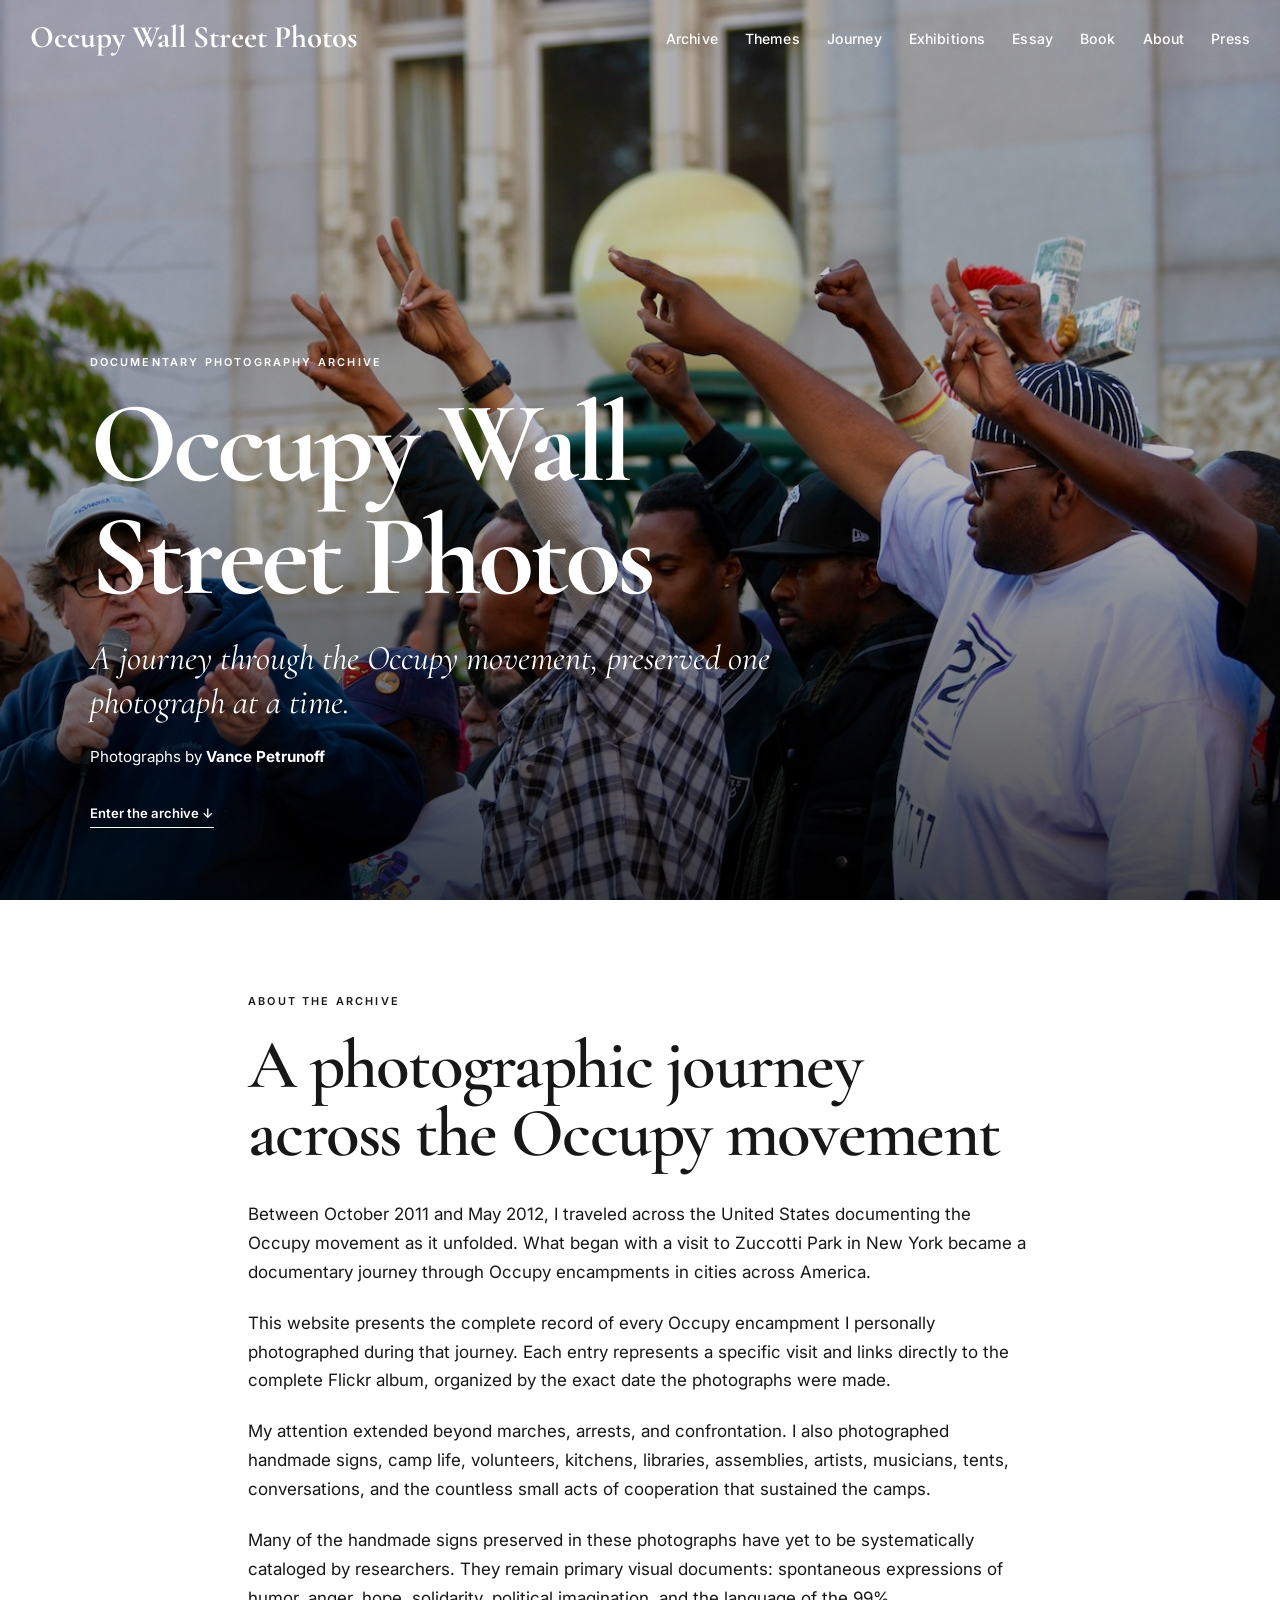
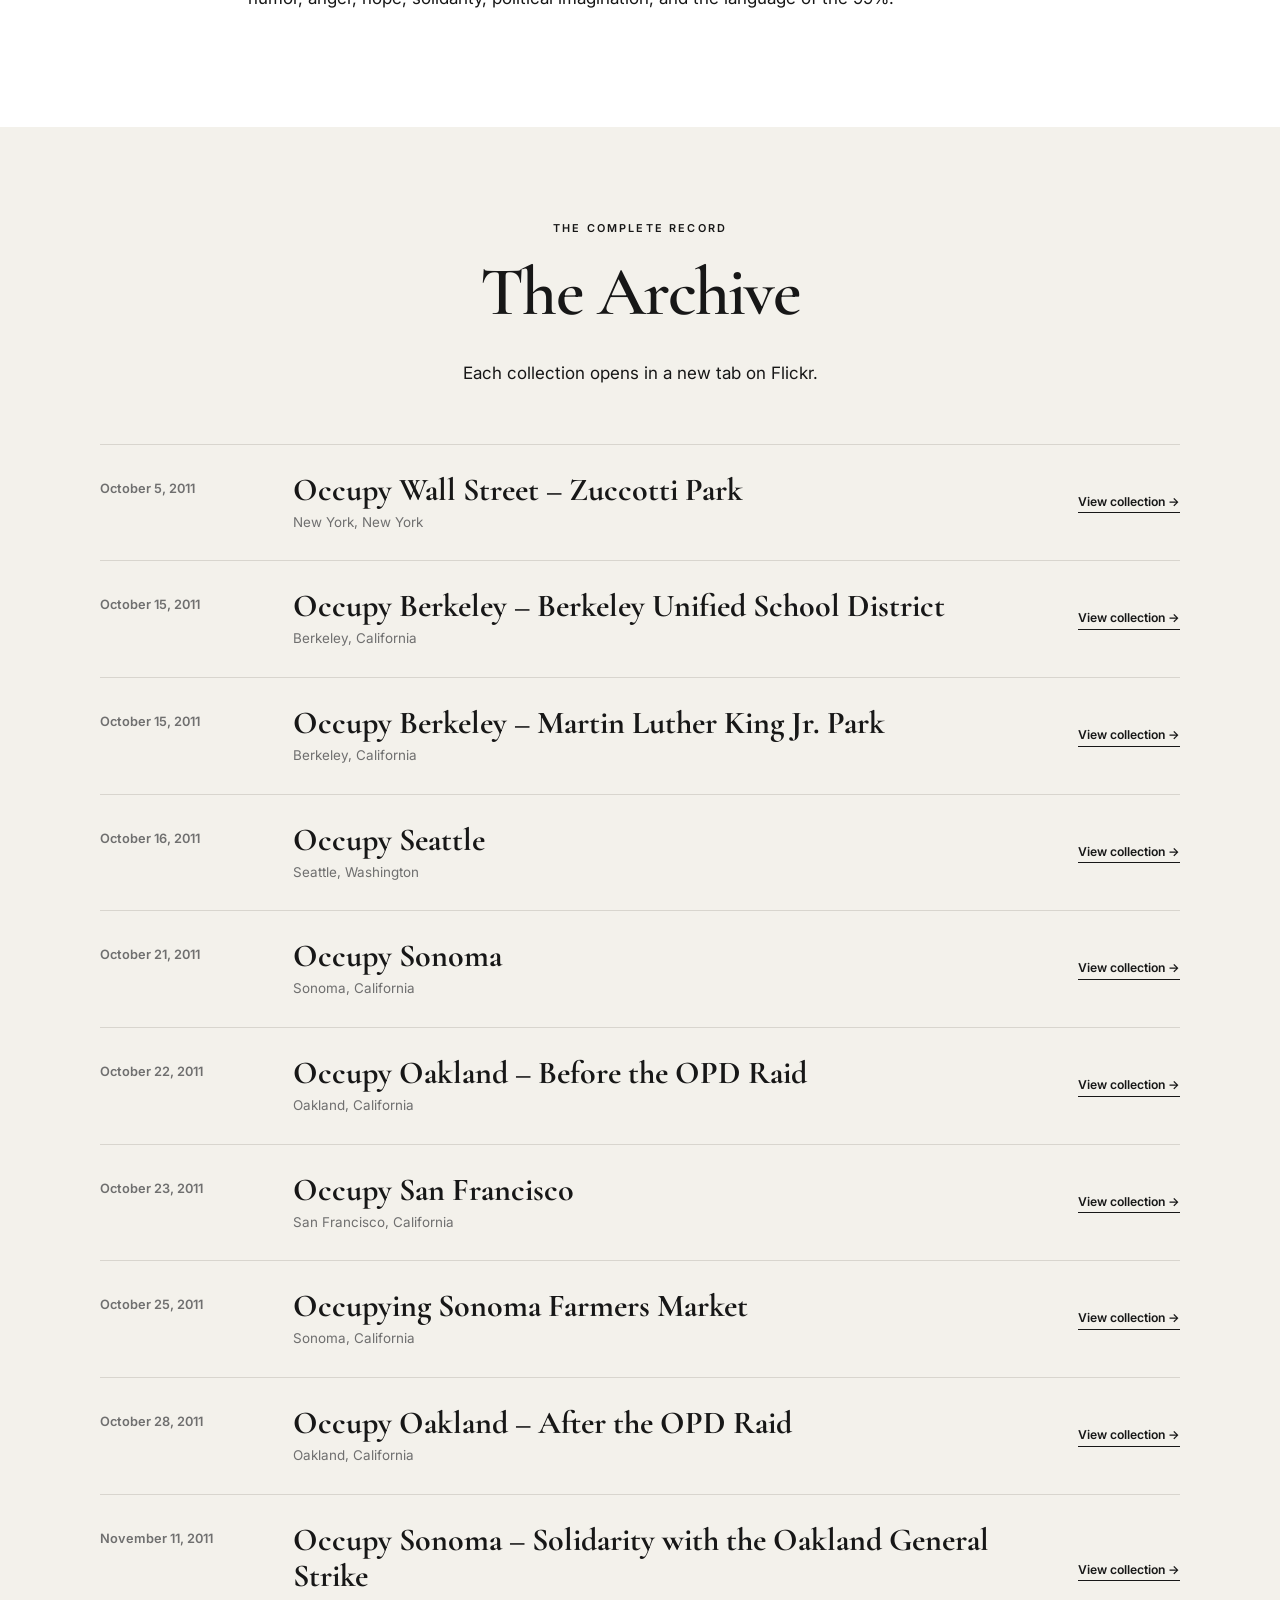
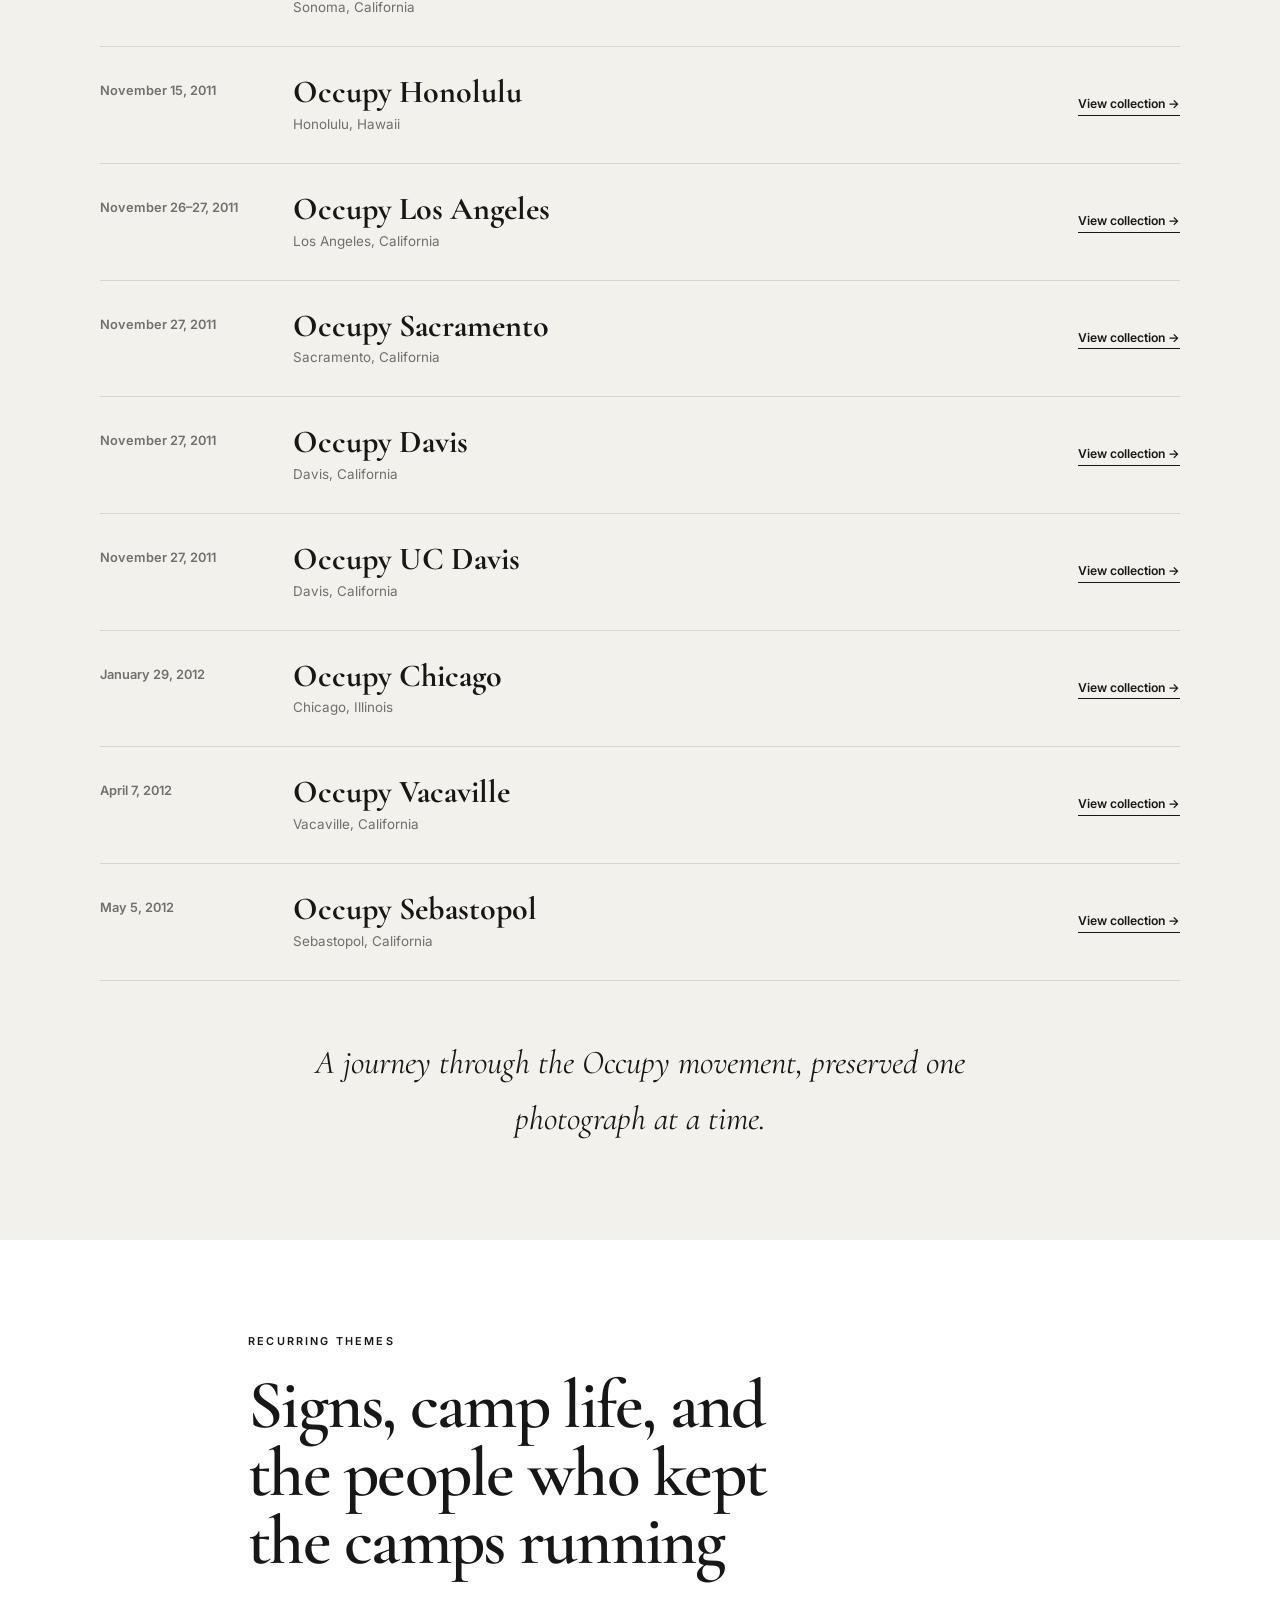
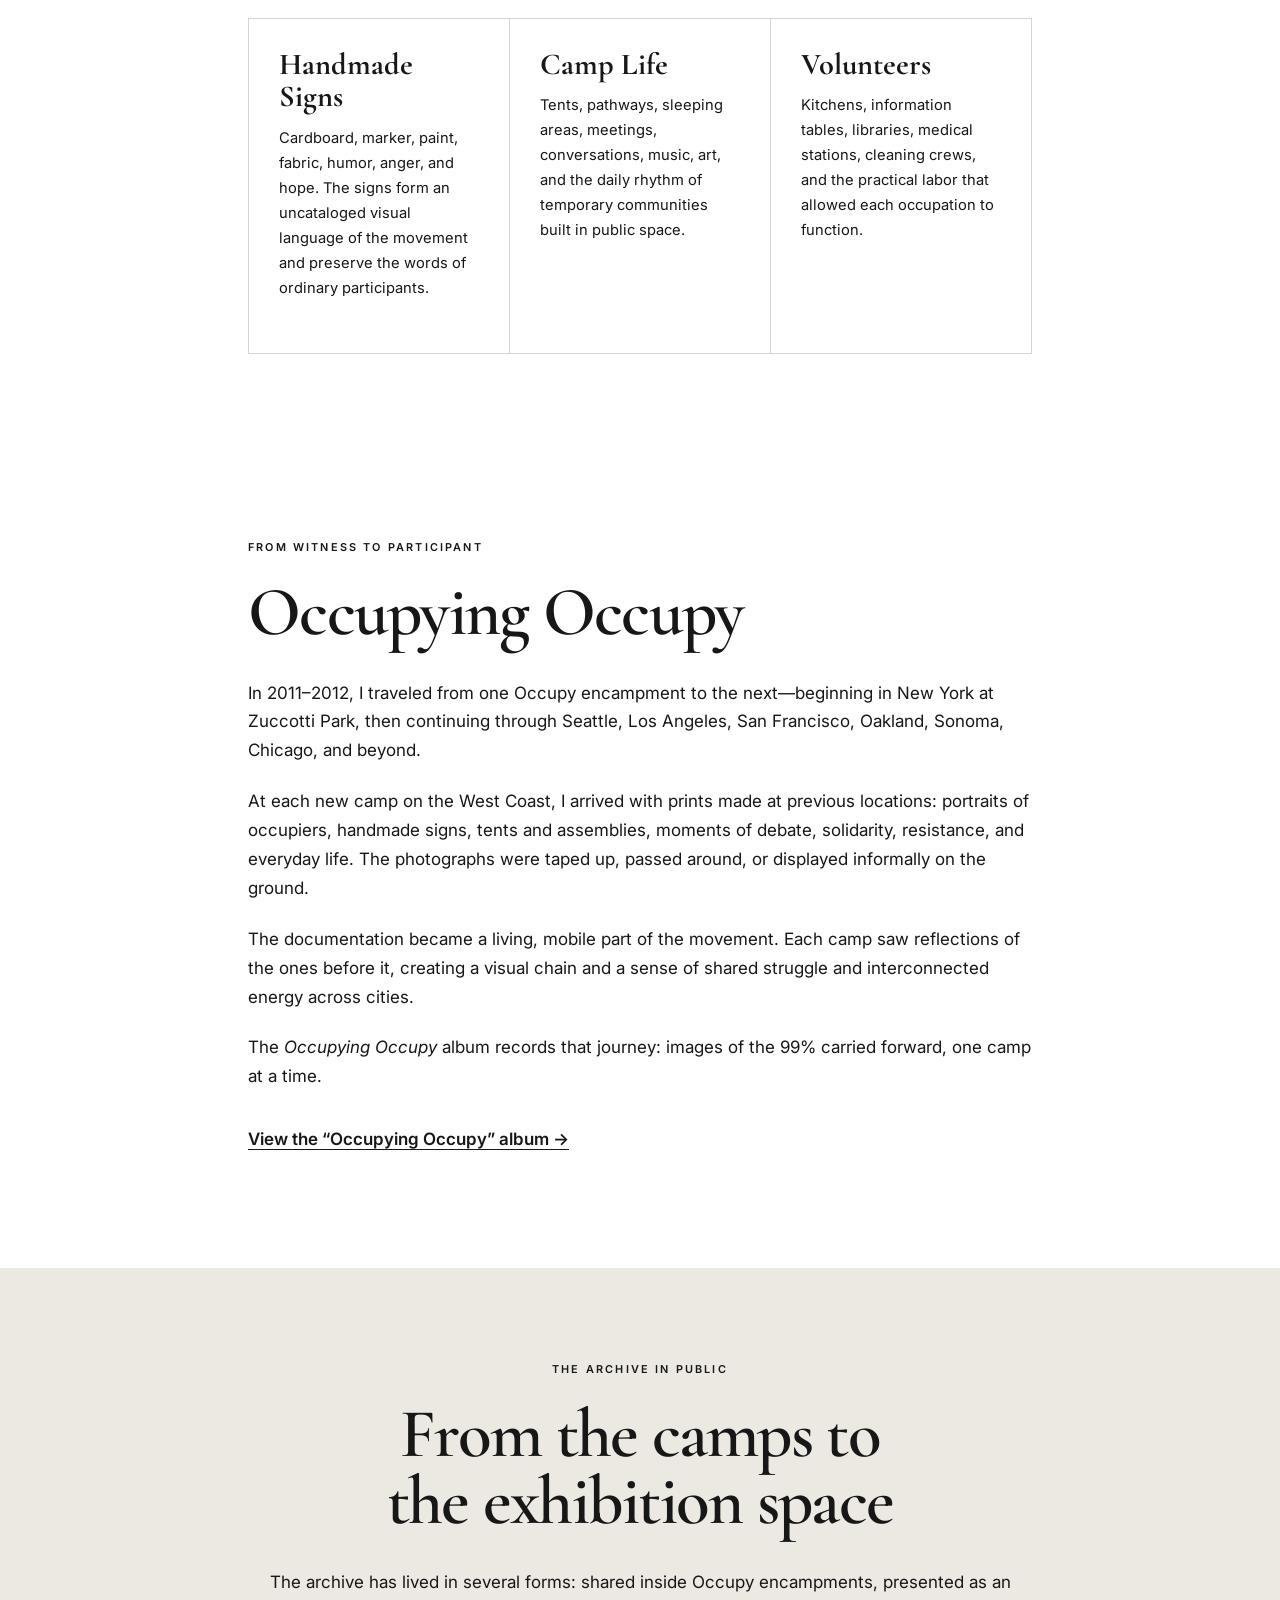
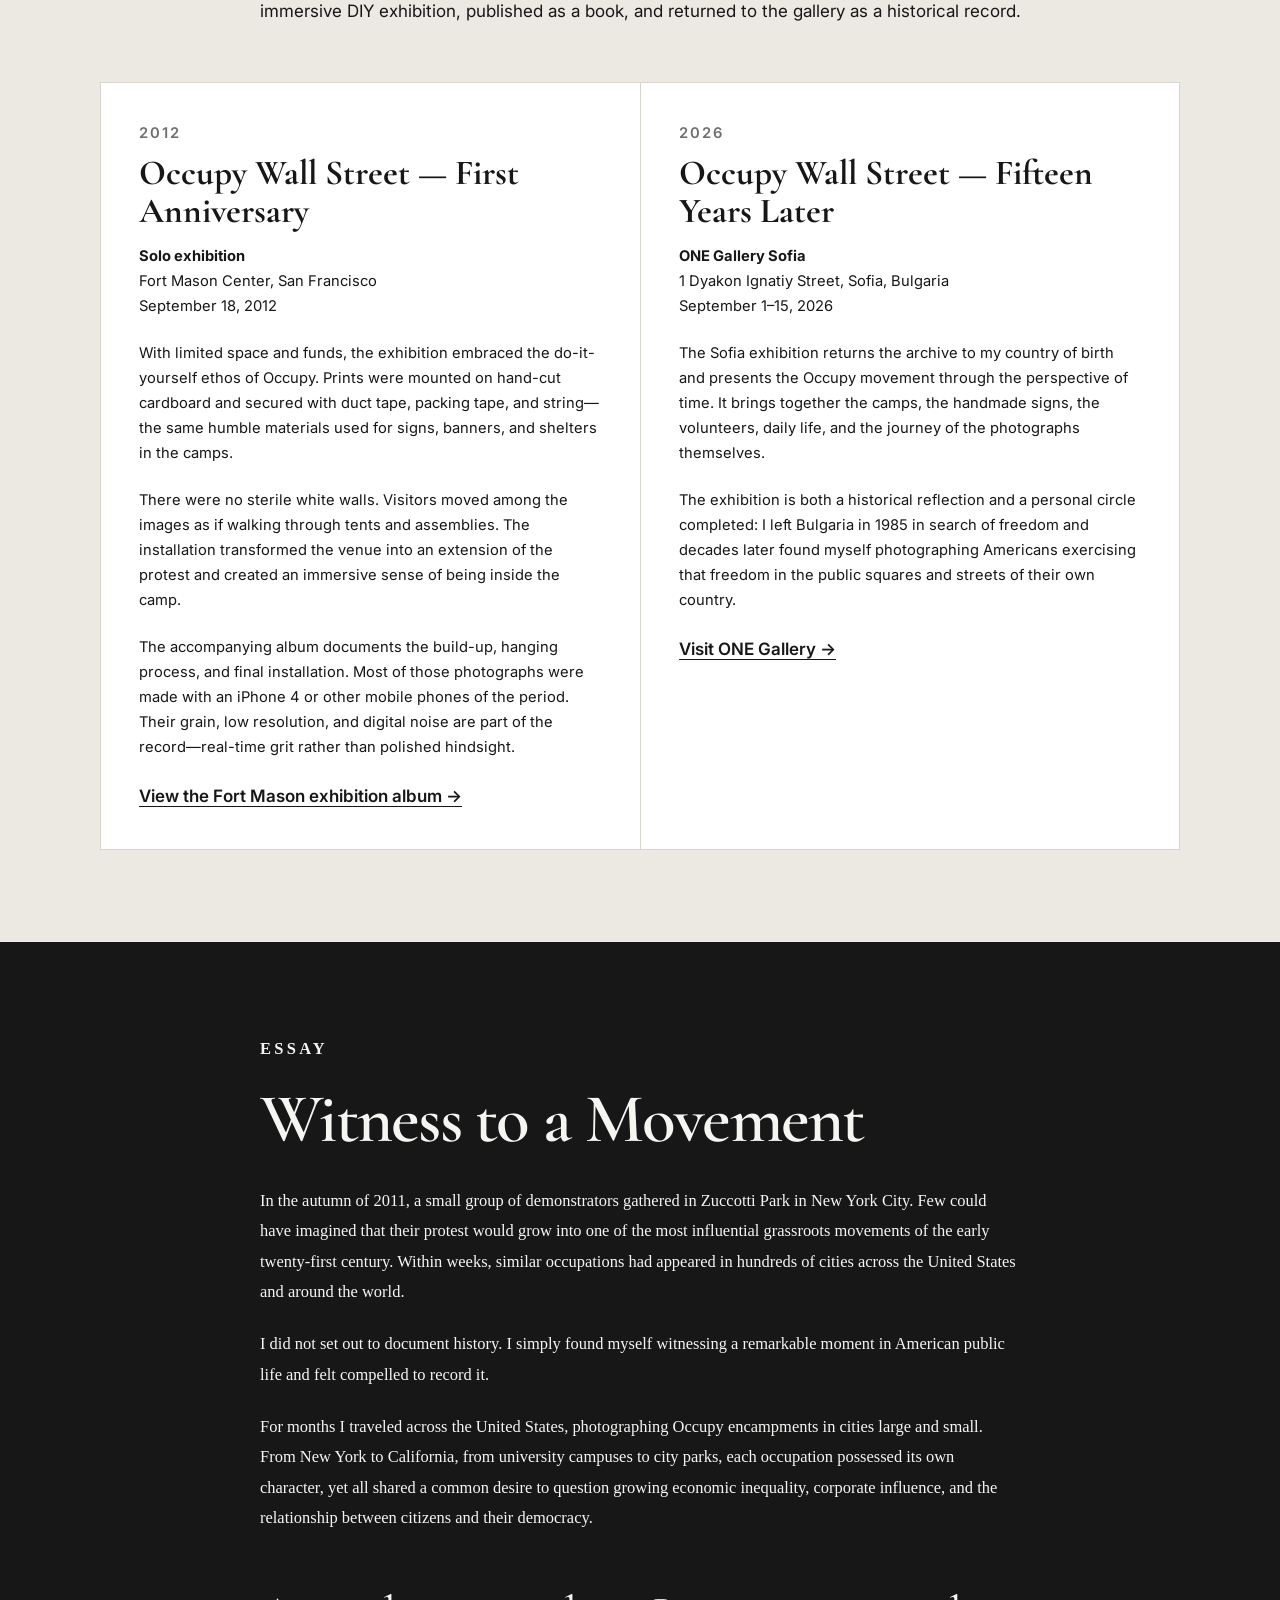
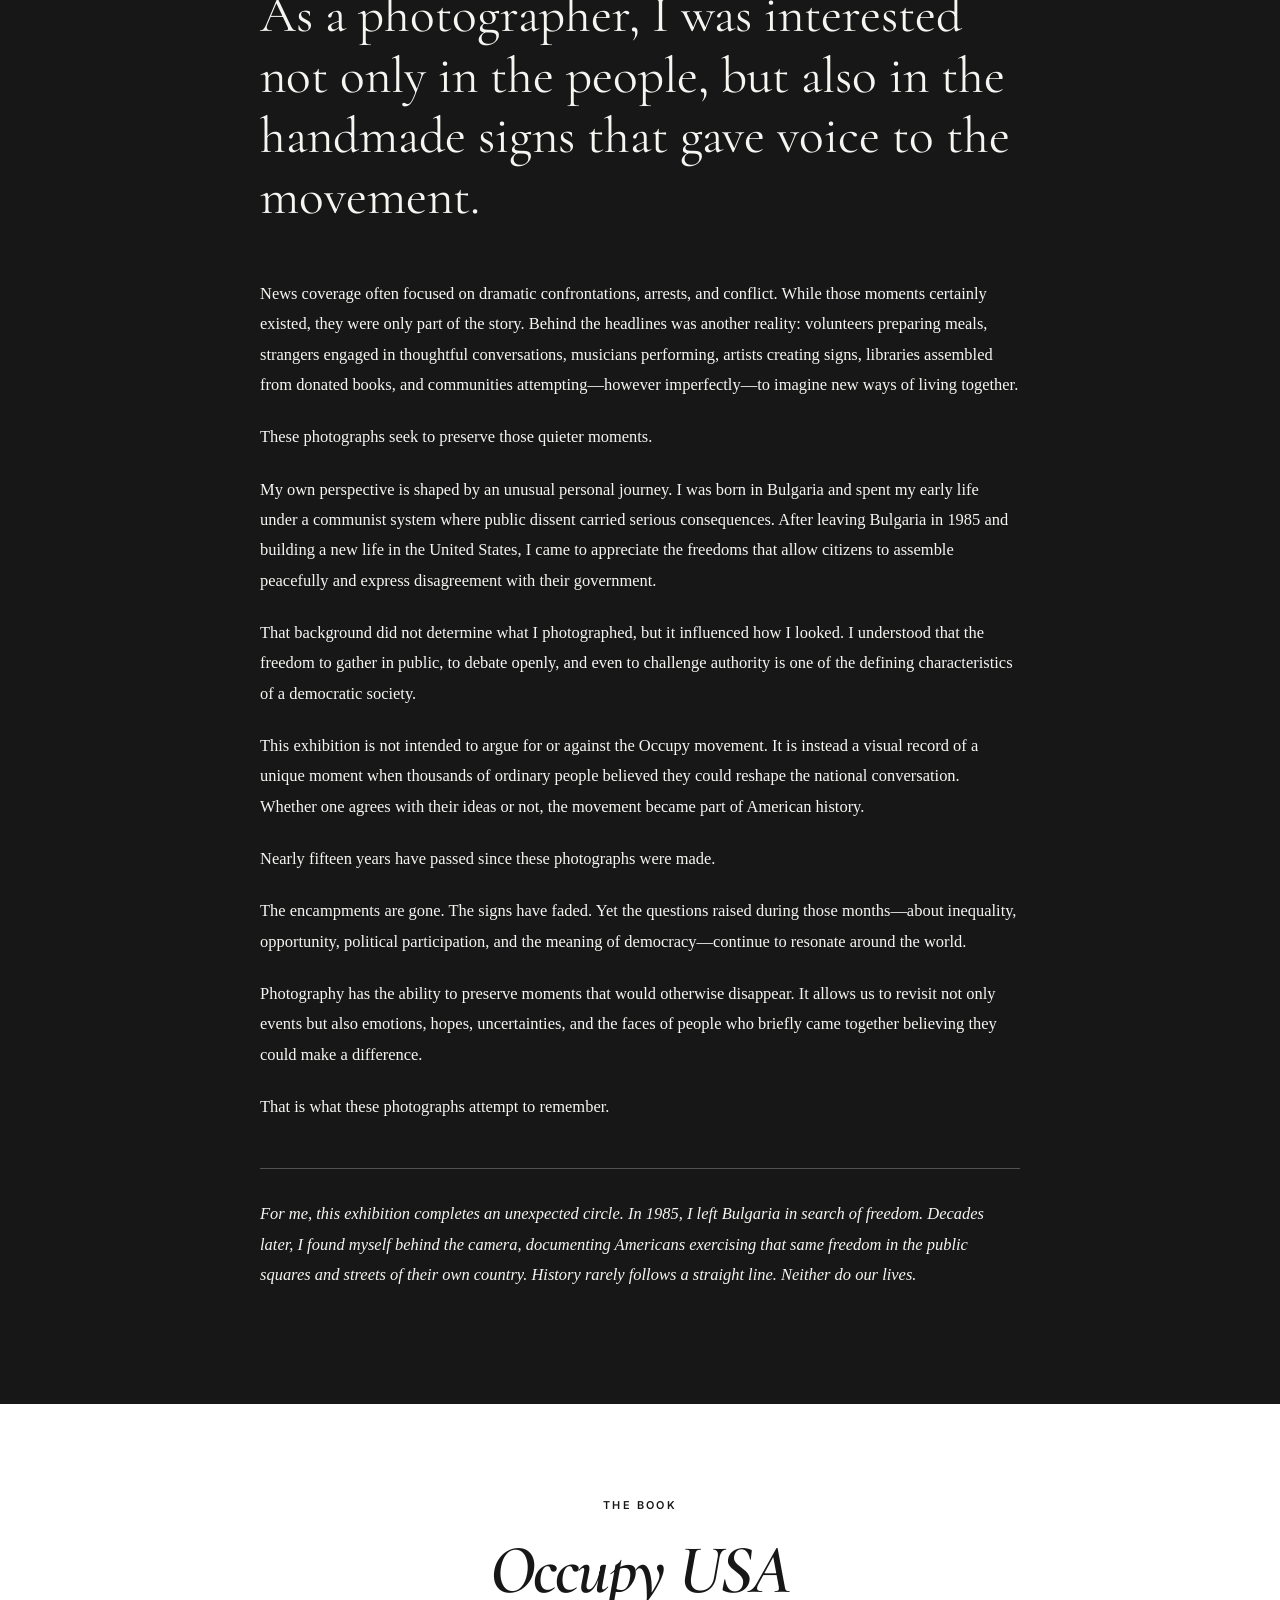
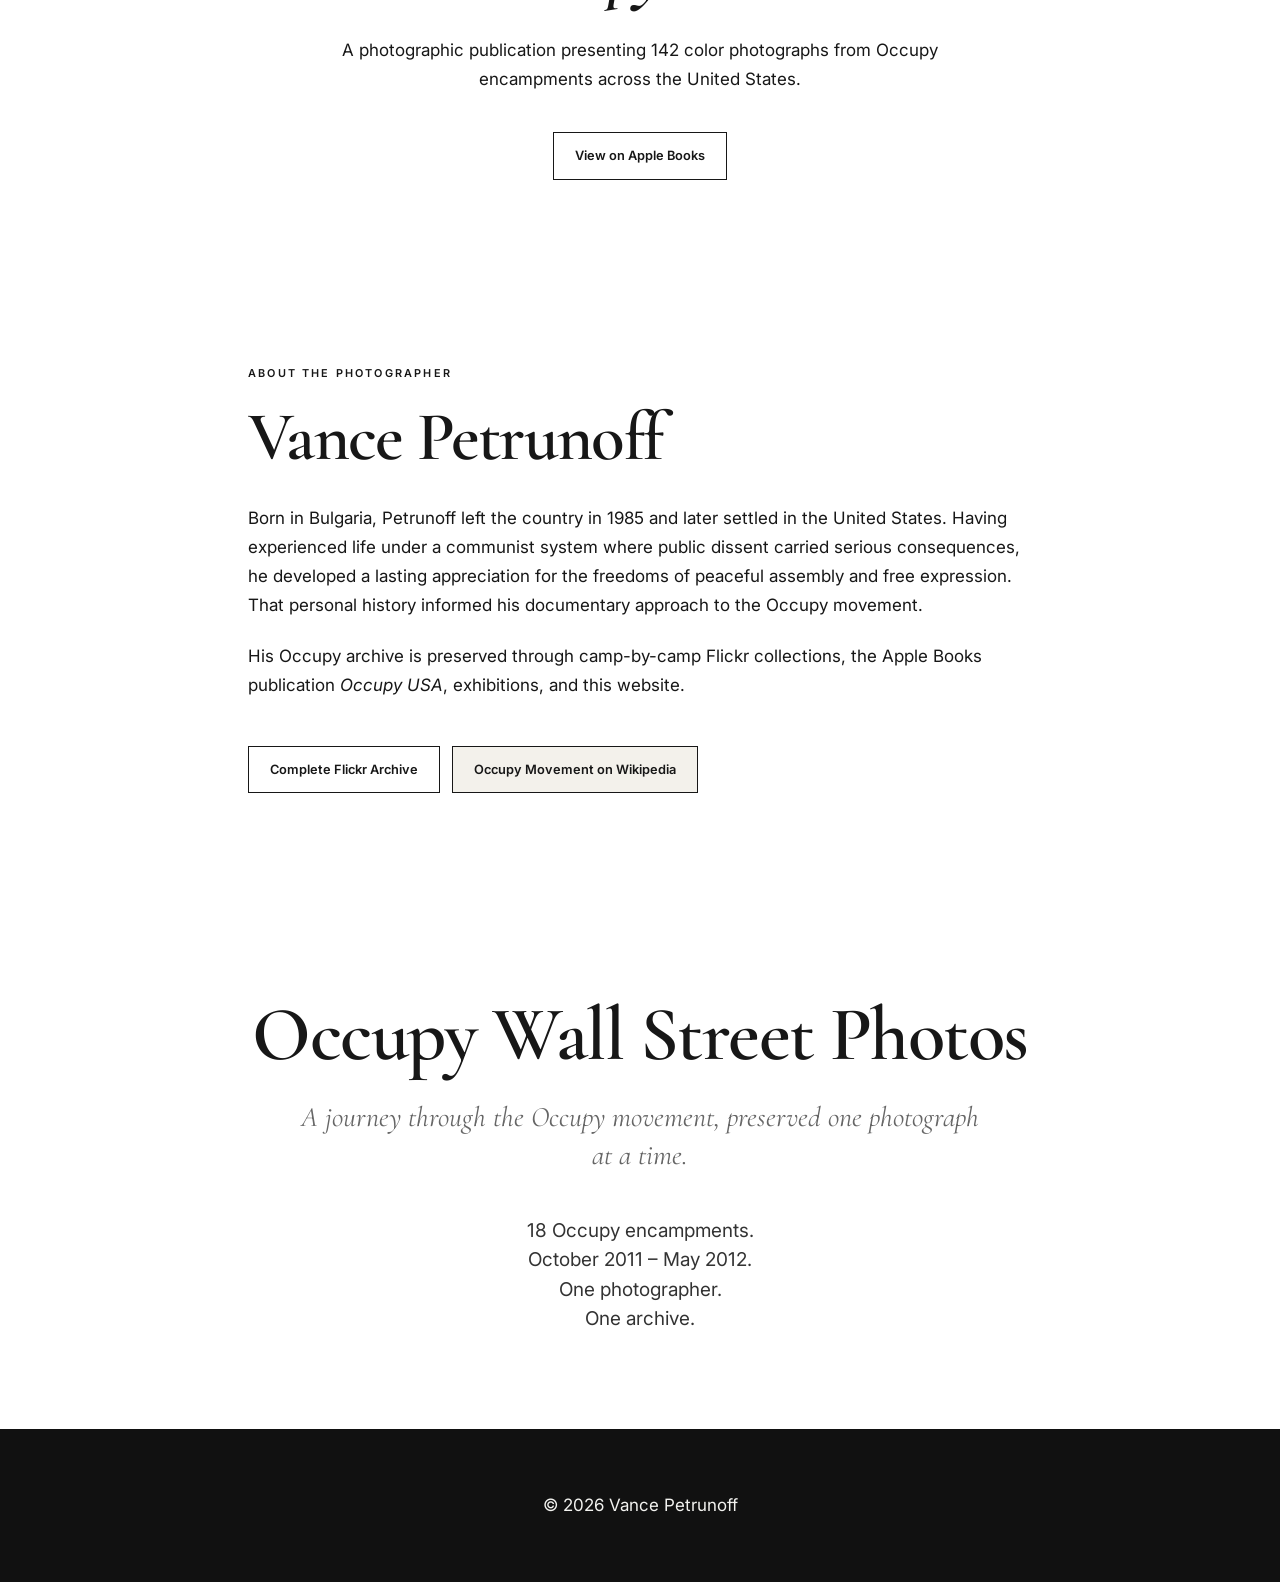
==== index.html @ 962a23cb "Add 'Press' link to navigation menu" ====
<!DOCTYPE html>
<html lang="en">
<head>
  <meta charset="utf-8">
  <meta name="viewport" content="width=device-width, initial-scale=1">

  <title>Occupy Wall Street Photos | Documentary Archive by Vance Petrunoff</title>
  <meta name="description" content="A journey through the Occupy movement, preserved one photograph at a time. A documentary archive by Vance Petrunoff.">
  <meta name="author" content="Vance Petrunoff">

  <meta property="og:title" content="Occupy Wall Street Photos">
  <meta property="og:description" content="A journey through the Occupy movement, preserved one photograph at a time.">
  <meta property="og:type" content="website">
  <meta property="og:url" content="https://occupywallstreetphotos.org/">
  <meta property="og:image" content="https://occupywallstreetphotos.org/images/hero.jpg">

  <link rel="canonical" href="https://occupywallstreetphotos.org/">
  <link rel="icon" href="assets/favicon.svg" type="image/svg+xml">

  <link rel="preconnect" href="https://fonts.googleapis.com">
  <link rel="preconnect" href="https://fonts.gstatic.com" crossorigin>
  <link href="https://fonts.googleapis.com/css2?family=Cormorant+Garamond:wght@500;600;700&family=Inter:wght@300;400;500;600&display=swap" rel="stylesheet">

 <link rel="stylesheet" href="style.css?v=7">
  <script src="script.js" defer></script>
</head>

<body id="top">
  <a class="skip-link" href="#main">Skip to content</a>

  <header class="site-header">
    <nav class="site-nav" aria-label="Primary navigation">
      <a class="site-logo" href="#top">Occupy Wall Street Photos</a>

      <button class="menu-toggle" type="button" aria-expanded="false" aria-controls="primary-menu">
        Menu
      </button>
<ul id="primary-menu" class="nav-links">
  <li><a href="#camps">Archive</a></li>
  <li><a href="#themes">Themes</a></li>
  <li><a href="#participant">Journey</a></li>
  <li><a href="#public">Exhibitions</a></li>
  <li><a href="#essay">Essay</a></li>
  <li><a href="#book">Book</a></li>
  <li><a href="#photographer">About</a></li>
  <li><a href="/press/">Press</a></li>
</ul>
    </nav>
  </header>

  <main id="main">
    <section class="hero" aria-labelledby="hero-title">
      <img src="images/hero.jpg" alt="Occupy movement encampment photographed by Vance Petrunoff">
      <div class="hero-shade" aria-hidden="true"></div>

      <div class="hero-copy">
        <p class="eyebrow">Documentary Photography Archive</p>
        <h1 id="hero-title">Occupy Wall Street Photos</h1>
        <p class="hero-motto">A journey through the Occupy movement, preserved one photograph at a time.</p>
        <p class="hero-credit">Photographs by <strong>Vance Petrunoff</strong></p>
        <a class="hero-link" href="#about-archive">Enter the archive ↓</a>
      </div>
    </section>

    <section id="about-archive" class="section section-narrow">
      <p class="section-kicker">About the Archive</p>
      <h2>A photographic journey across the Occupy movement</h2>

      <p>
        Between October 2011 and May 2012, I traveled across the United States documenting
        the Occupy movement as it unfolded. What began with a visit to Zuccotti Park in New York
        became a documentary journey through Occupy encampments in cities across America.
      </p>

      <p>
        This website presents the complete record of every Occupy encampment I personally
        photographed during that journey. Each entry represents a specific visit and links
        directly to the complete Flickr album, organized by the exact date the photographs were made.
      </p>

      <p>
        My attention extended beyond marches, arrests, and confrontation. I also photographed
        handmade signs, camp life, volunteers, kitchens, libraries, assemblies, artists, musicians,
        tents, conversations, and the countless small acts of cooperation that sustained the camps.
      </p>

      <p>
        Many of the handmade signs preserved in these photographs have yet to be systematically
        cataloged by researchers. They remain primary visual documents: spontaneous expressions
        of humor, anger, hope, solidarity, political imagination, and the language of the 99%.
      </p>
    </section>

    <section id="camps" class="section archive-section" aria-labelledby="archive-title">
      <div class="section-heading">
        <p class="section-kicker">The Complete Record</p>
        <h2 id="archive-title">The Archive</h2>
        <p>Each collection opens in a new tab on Flickr.</p>
      </div>

      <div class="journey-list">
        <article class="camp-entry">
          <time datetime="2011-10-05">October 5, 2011</time>
          <div><h3>Occupy Wall Street – Zuccotti Park</h3><p>New York, New York</p></div>
          <a href="https://www.flickr.com/photos/occupywallstreetphotos/albums/72177720331479574" target="_blank" rel="noopener noreferrer">View collection →</a>
        </article>

        <article class="camp-entry">
          <time datetime="2011-10-15">October 15, 2011</time>
          <div><h3>Occupy Berkeley – Berkeley Unified School District</h3><p>Berkeley, California</p></div>
          <a href="https://www.flickr.com/photos/occupywallstreetphotos/albums/72177720331527807" target="_blank" rel="noopener noreferrer">View collection →</a>
        </article>

        <article class="camp-entry">
          <time datetime="2011-10-15">October 15, 2011</time>
          <div><h3>Occupy Berkeley – Martin Luther King Jr. Park</h3><p>Berkeley, California</p></div>
          <a href="https://www.flickr.com/photos/occupywallstreetphotos/albums/72177720331783439" target="_blank" rel="noopener noreferrer">View collection →</a>
        </article>

        <article class="camp-entry">
          <time datetime="2011-10-16">October 16, 2011</time>
          <div><h3>Occupy Seattle</h3><p>Seattle, Washington</p></div>
          <a href="https://www.flickr.com/photos/occupywallstreetphotos/albums/72177720331569048/" target="_blank" rel="noopener noreferrer">View collection →</a>
        </article>

        <article class="camp-entry">
          <time datetime="2011-10-21">October 21, 2011</time>
          <div><h3>Occupy Sonoma</h3><p>Sonoma, California</p></div>
          <a href="https://www.flickr.com/photos/occupywallstreetphotos/albums/72177720331555010/" target="_blank" rel="noopener noreferrer">View collection →</a>
        </article>

        <article class="camp-entry">
          <time datetime="2011-10-22">October 22, 2011</time>
          <div><h3>Occupy Oakland – Before the OPD Raid</h3><p>Oakland, California</p></div>
          <a href="https://www.flickr.com/photos/occupywallstreetphotos/albums/72177720331513138/" target="_blank" rel="noopener noreferrer">View collection →</a>
        </article>

        <article class="camp-entry">
          <time datetime="2011-10-23">October 23, 2011</time>
          <div><h3>Occupy San Francisco</h3><p>San Francisco, California</p></div>
          <a href="https://www.flickr.com/photos/occupywallstreetphotos/albums/72177720331589923/" target="_blank" rel="noopener noreferrer">View collection →</a>
        </article>

        <article class="camp-entry">
          <time datetime="2011-10-25">October 25, 2011</time>
          <div><h3>Occupying Sonoma Farmers Market</h3><p>Sonoma, California</p></div>
          <a href="https://www.flickr.com/photos/occupywallstreetphotos/albums/72177720331572782/" target="_blank" rel="noopener noreferrer">View collection →</a>
        </article>

        <article class="camp-entry">
          <time datetime="2011-10-28">October 28, 2011</time>
          <div><h3>Occupy Oakland – After the OPD Raid</h3><p>Oakland, California</p></div>
          <a href="https://www.flickr.com/photos/occupywallstreetphotos/albums/72177720331578031/" target="_blank" rel="noopener noreferrer">View collection →</a>
        </article>

        <article class="camp-entry">
          <time datetime="2011-11-11">November 11, 2011</time>
          <div><h3>Occupy Sonoma – Solidarity with the Oakland General Strike</h3><p>Sonoma, California</p></div>
          <a href="https://www.flickr.com/photos/occupywallstreetphotos/albums/72177720331586915/" target="_blank" rel="noopener noreferrer">View collection →</a>
        </article>

        <article class="camp-entry">
          <time datetime="2011-11-15">November 15, 2011</time>
          <div><h3>Occupy Honolulu</h3><p>Honolulu, Hawaii</p></div>
          <a href="https://www.flickr.com/photos/occupywallstreetphotos/albums/72177720331438049/" target="_blank" rel="noopener noreferrer">View collection →</a>
        </article>

        <article class="camp-entry">
          <time datetime="2011-11-26">November 26–27, 2011</time>
          <div><h3>Occupy Los Angeles</h3><p>Los Angeles, California</p></div>
          <a href="https://www.flickr.com/photos/occupywallstreetphotos/albums/72177720331593657/" target="_blank" rel="noopener noreferrer">View collection →</a>
        </article>

        <article class="camp-entry">
          <time datetime="2011-11-27">November 27, 2011</time>
          <div><h3>Occupy Sacramento</h3><p>Sacramento, California</p></div>
          <a href="https://www.flickr.com/photos/occupywallstreetphotos/albums/72177720331622149/" target="_blank" rel="noopener noreferrer">View collection →</a>
        </article>

        <article class="camp-entry">
          <time datetime="2011-11-27">November 27, 2011</time>
          <div><h3>Occupy Davis</h3><p>Davis, California</p></div>
          <a href="https://www.flickr.com/photos/occupywallstreetphotos/albums/72177720331602821/" target="_blank" rel="noopener noreferrer">View collection →</a>
        </article>

        <article class="camp-entry">
          <time datetime="2011-11-27">November 27, 2011</time>
          <div><h3>Occupy UC Davis</h3><p>Davis, California</p></div>
          <a href="https://www.flickr.com/photos/occupywallstreetphotos/albums/72177720331617333/" target="_blank" rel="noopener noreferrer">View collection →</a>
        </article>

        <article class="camp-entry">
          <time datetime="2012-01-29">January 29, 2012</time>
          <div><h3>Occupy Chicago</h3><p>Chicago, Illinois</p></div>
          <a href="https://www.flickr.com/photos/occupywallstreetphotos/albums/72177720331620188/" target="_blank" rel="noopener noreferrer">View collection →</a>
        </article>

        <article class="camp-entry">
          <time datetime="2012-04-07">April 7, 2012</time>
          <div><h3>Occupy Vacaville</h3><p>Vacaville, California</p></div>
          <a href="https://www.flickr.com/photos/occupywallstreetphotos/albums/72177720331614903/" target="_blank" rel="noopener noreferrer">View collection →</a>
        </article>

        <article class="camp-entry">
          <time datetime="2012-05-05">May 5, 2012</time>
          <div><h3>Occupy Sebastopol</h3><p>Sebastopol, California</p></div>
          <a href="https://www.flickr.com/photos/occupywallstreetphotos/albums/72177720331598697/" target="_blank" rel="noopener noreferrer">View collection →</a>
        </article>
      </div>

      <p class="archive-motto">A journey through the Occupy movement, preserved one photograph at a time.</p>
    </section>

    <section id="themes" class="section section-narrow">
      <p class="section-kicker">Recurring Themes</p>
      <h2>Signs, camp life, and the people who kept the camps running</h2>

      <div class="theme-grid">
        <article>
          <h3>Handmade Signs</h3>
          <p>
            Cardboard, marker, paint, fabric, humor, anger, and hope. The signs form an
            uncataloged visual language of the movement and preserve the words of ordinary participants.
          </p>
        </article>

        <article>
          <h3>Camp Life</h3>
          <p>
            Tents, pathways, sleeping areas, meetings, conversations, music, art, and the daily rhythm
            of temporary communities built in public space.
          </p>
        </article>

        <article>
          <h3>Volunteers</h3>
          <p>
            Kitchens, information tables, libraries, medical stations, cleaning crews, and the
            practical labor that allowed each occupation to function.
          </p>
        </article>
      </div>
    </section>

    <section id="participant" class="section section-narrow">
      <p class="section-kicker">From Witness to Participant</p>
      <h2>Occupying Occupy</h2>

      <p>
        In 2011–2012, I traveled from one Occupy encampment to the next—beginning in New York
        at Zuccotti Park, then continuing through Seattle, Los Angeles, San Francisco, Oakland,
        Sonoma, Chicago, and beyond.
      </p>

      <p>
        At each new camp on the West Coast, I arrived with prints made at previous locations: portraits of occupiers,
        handmade signs, tents and assemblies, moments of debate, solidarity, resistance, and everyday life.
        The photographs were taped up, passed around, or displayed informally on the ground.
      </p>

      <p>
        The documentation became a living, mobile part of the movement. Each camp saw reflections
        of the ones before it, creating a visual chain and a sense of shared struggle and interconnected
        energy across cities.
      </p>

      <p>
        The <em>Occupying Occupy</em> album records that journey: images of the 99% carried forward,
        one camp at a time.
      </p>

      <p class="section-link-wrap">
        <a class="text-link" href="https://www.flickr.com/photos/occupywallstreetphotos/albums/72177720331414996/" target="_blank" rel="noopener noreferrer">
          View the “Occupying Occupy” album →
        </a>
      </p>
    </section>

    <section id="public" class="section public-section">
      <div class="section-heading">
        <p class="section-kicker">The Archive in Public</p>
        <h2>From the camps to the exhibition space</h2>
        <p>
          The archive has lived in several forms: shared inside Occupy encampments,
          presented as an immersive DIY exhibition, published as a book, and returned
          to the gallery as a historical record.
        </p>
      </div>

      <div class="public-grid">
        <article class="public-card">
          <p class="public-year">2012</p>
          <h3>Occupy Wall Street — First Anniversary</h3>
          <p><strong>Solo exhibition</strong><br>Fort Mason Center, San Francisco<br>September 18, 2012</p>

          <p>
            With limited space and funds, the exhibition embraced the do-it-yourself ethos of Occupy.
            Prints were mounted on hand-cut cardboard and secured with duct tape, packing tape,
            and string—the same humble materials used for signs, banners, and shelters in the camps.
          </p>

          <p>
            There were no sterile white walls. Visitors moved among the images as if walking through
            tents and assemblies. The installation transformed the venue into an extension of the protest
            and created an immersive sense of being inside the camp.
          </p>

          <p>
            The accompanying album documents the build-up, hanging process, and final installation.
            Most of those photographs were made with an iPhone 4 or other mobile phones of the period.
            Their grain, low resolution, and digital noise are part of the record—real-time grit rather
            than polished hindsight.
          </p>

          <a class="text-link" href="https://www.flickr.com/photos/occupywallstreetphotos/albums/72177720331459844/" target="_blank" rel="noopener noreferrer">
            View the Fort Mason exhibition album →
          </a>
        </article>

        <article class="public-card">
          <p class="public-year">2026</p>
          <h3>Occupy Wall Street — Fifteen Years Later</h3>
          <p><strong>ONE Gallery Sofia</strong><br>1 Dyakon Ignatiy Street, Sofia, Bulgaria<br>September 1–15, 2026</p>

          <p>
            The Sofia exhibition returns the archive to my country of birth and presents the Occupy
            movement through the perspective of time. It brings together the camps, the handmade signs,
            the volunteers, daily life, and the journey of the photographs themselves.
          </p>

          <p>
            The exhibition is both a historical reflection and a personal circle completed:
            I left Bulgaria in 1985 in search of freedom and decades later found myself
            photographing Americans exercising that freedom in the public squares and streets
            of their own country.
          </p>

          <a class="text-link" href="https://www.onegallery.eu" target="_blank" rel="noopener noreferrer">
            Visit ONE Gallery →
          </a>
        </article>
      </div>
    </section>

    <section id="essay" class="section essay-section">
      <div class="essay-wrap">
        <p class="section-kicker">Essay</p>
        <h2>Witness to a Movement</h2>

        <p>In the autumn of 2011, a small group of demonstrators gathered in Zuccotti Park in New York City. Few could have imagined that their protest would grow into one of the most influential grassroots movements of the early twenty-first century. Within weeks, similar occupations had appeared in hundreds of cities across the United States and around the world.</p>

        <p>I did not set out to document history. I simply found myself witnessing a remarkable moment in American public life and felt compelled to record it.</p>

        <p>For months I traveled across the United States, photographing Occupy encampments in cities large and small. From New York to California, from university campuses to city parks, each occupation possessed its own character, yet all shared a common desire to question growing economic inequality, corporate influence, and the relationship between citizens and their democracy.</p>

        <p class="pull-quote">As a photographer, I was interested not only in the people, but also in the handmade signs that gave voice to the movement.</p>

        <p>News coverage often focused on dramatic confrontations, arrests, and conflict. While those moments certainly existed, they were only part of the story. Behind the headlines was another reality: volunteers preparing meals, strangers engaged in thoughtful conversations, musicians performing, artists creating signs, libraries assembled from donated books, and communities attempting—however imperfectly—to imagine new ways of living together.</p>

        <p>These photographs seek to preserve those quieter moments.</p>

        <p>My own perspective is shaped by an unusual personal journey. I was born in Bulgaria and spent my early life under a communist system where public dissent carried serious consequences. After leaving Bulgaria in 1985 and building a new life in the United States, I came to appreciate the freedoms that allow citizens to assemble peacefully and express disagreement with their government.</p>

        <p>That background did not determine what I photographed, but it influenced how I looked. I understood that the freedom to gather in public, to debate openly, and even to challenge authority is one of the defining characteristics of a democratic society.</p>

        <p>This exhibition is not intended to argue for or against the Occupy movement. It is instead a visual record of a unique moment when thousands of ordinary people believed they could reshape the national conversation. Whether one agrees with their ideas or not, the movement became part of American history.</p>

        <p>Nearly fifteen years have passed since these photographs were made.</p>

        <p>The encampments are gone. The signs have faded. Yet the questions raised during those months—about inequality, opportunity, political participation, and the meaning of democracy—continue to resonate around the world.</p>

        <p>Photography has the ability to preserve moments that would otherwise disappear. It allows us to revisit not only events but also emotions, hopes, uncertainties, and the faces of people who briefly came together believing they could make a difference.</p>

        <p>That is what these photographs attempt to remember.</p>

        <p class="essay-ending">For me, this exhibition completes an unexpected circle. In 1985, I left Bulgaria in search of freedom. Decades later, I found myself behind the camera, documenting Americans exercising that same freedom in the public squares and streets of their own country. History rarely follows a straight line. Neither do our lives.</p>
      </div>
    </section>

    <section id="book" class="section feature-section">
      <div class="feature-copy">
        <p class="section-kicker">The Book</p>
        <h2><em>Occupy USA</em></h2>
        <p>
          A photographic publication presenting 142 color photographs from Occupy encampments
          across the United States.
        </p>
        <a class="button" href="https://books.apple.com/book/id687690426" target="_blank" rel="noopener noreferrer">
          View on Apple Books
        </a>
      </div>
    </section>

    <section id="photographer" class="section section-narrow">
      <p class="section-kicker">About the Photographer</p>
      <h2>Vance Petrunoff</h2>

      <p>
        Born in Bulgaria, Petrunoff left the country in 1985 and later settled in the United States. Having experienced life under a communist system where public dissent carried serious consequences, he developed a lasting appreciation for the freedoms of peaceful assembly and free expression. That personal history informed his documentary approach to the Occupy movement.
      </p>

      <p>
        His Occupy archive is preserved through camp-by-camp Flickr collections,
        the Apple Books publication <em>Occupy USA</em>, exhibitions, and this website.
      </p>

      <div class="link-row">
        <a class="button" href="https://www.flickr.com/photos/occupywallstreetphotos/albums/" target="_blank" rel="noopener noreferrer">Complete Flickr Archive</a>
        <a class="button button-secondary" href="https://en.wikipedia.org/wiki/Occupy_movement#External_links" target="_blank" rel="noopener noreferrer">Occupy Movement on Wikipedia</a>
      </div>
    </section>
  </main>

  <section class="closing-statement">

    <h2>Occupy Wall Street Photos</h2>

    <p class="closing-motto">
        A journey through the Occupy movement,
        preserved one photograph at a time.
    </p>

    <div class="closing-facts">
       <div class="closing-facts">

    <p>
        18 Occupy encampments.<br>
        October 2011 – May 2012.<br>
        One photographer.<br>
        One archive.
    </p>

</div>
    </div>

</section>
  
  <footer class="site-footer">

    <p>© <span id="copyright-year"></span> Vance Petrunoff</p>

</footer>
</body>
</html>
---- style.css ----
:root {
  --ink: #171717;
  --muted: #6f6f6f;
  --paper: #ffffff;
  --soft: #f3f1eb;
  --line: #d8d5ce;
  --dark: #171717;
  --header-height: 76px;
}

* {
  box-sizing: border-box;
}

html {
  scroll-behavior: smooth;
}

body {
  margin: 0;
  color: var(--ink);
  background: var(--paper);
  font-family: "Inter", Arial, sans-serif;
  font-size: 17px;
  line-height: 1.7;
  text-rendering: optimizeLegibility;
}

img {
  display: block;
  max-width: 100%;
}

a {
  color: inherit;
}

.skip-link {
  position: fixed;
  top: -60px;
  left: 18px;
  z-index: 9999;
  padding: 10px 14px;
  background: #fff;
  color: #000;
  text-decoration: none;
}

.skip-link:focus {
  top: 18px;
}

/* Header */

.site-header {
  position: fixed;
  inset: 0 0 auto 0;
  z-index: 1000;
  color: #fff;
  background: transparent;
  border-bottom: 1px solid transparent;
  transition:
    background 0.25s ease,
    color 0.25s ease,
    border-color 0.25s ease,
    backdrop-filter 0.25s ease;
}

.site-header.is-scrolled {
  color: var(--ink);
  background: rgba(255, 255, 255, 0.96);
  border-bottom-color: rgba(0, 0, 0, 0.09);
  backdrop-filter: blur(12px);
}

.site-nav {
  max-width: 1380px;
  min-height: var(--header-height);
  margin: 0 auto;
  padding: 0 30px;
  display: flex;
  align-items: center;
  justify-content: space-between;
  gap: 30px;
}

.site-logo {
  font-family: "Cormorant Garamond", Georgia, serif;
  font-size: 1.95rem;
  font-weight: 700;
  line-height: 1;
  text-decoration: none;
  white-space: nowrap;
}

.nav-links {
  display: flex;
  flex-direction: row;
  align-items: center;
  justify-content: flex-end;
  gap: 27px;
  margin: 0;
  padding: 0;
  list-style: none;
}
.nav-links li {
  margin: 0;
  padding: 0;
  list-style: none;
}

.nav-links a {
  font-size: 0.88rem;
  font-weight: 500;
  letter-spacing: 0.01em;
  text-decoration: none;
}

.nav-links a:hover,
.nav-links a:focus-visible {
  opacity: 0.62;
}

.menu-toggle {
  display: none;
  border: 1px solid currentColor;
  background: transparent;
  color: inherit;
  padding: 7px 11px;
  font: inherit;
}

/* Hero */

.hero {
  position: relative;
  min-height: 100svh;
  display: grid;
  place-items: end start;
  overflow: hidden;
  color: #fff;
}

.hero > img {
  position: absolute;
  inset: 0;
  width: 100%;
  height: 100%;
  object-fit: cover;
  object-position: center;
}

.hero-shade {
  position: absolute;
  inset: 0;
  background:
    linear-gradient(to top, rgba(0, 0, 0, 0.72) 0%, rgba(0, 0, 0, 0.22) 52%, rgba(0, 0, 0, 0.18) 100%);
}

.hero-copy {
  position: relative;
  z-index: 1;
  width: min(1040px, calc(100% - 48px));
  margin: 0 0 clamp(52px, 8vh, 92px) clamp(24px, 7vw, 100px);
  padding-top: var(--header-height);
  text-align: left;
}

.eyebrow,
.section-kicker {
  margin: 0 0 16px;
  font-size: 0.68rem;
  font-weight: 600;
  letter-spacing: 0.2em;
  text-transform: uppercase;
}

.hero h1,
.section h2 {
  font-family: "Cormorant Garamond", Georgia, serif;
  line-height: 0.98;
}

.hero h1 {
  max-width: 950px;
  margin: 0;
  font-size: clamp(4rem, 9vw, 8.5rem);
  font-weight: 700;
  letter-spacing: -0.035em;
  text-wrap: balance;
}

.hero-motto {
  max-width: 720px;
  margin: 24px 0 12px;
  font-family: "Cormorant Garamond", Georgia, serif;
  font-size: clamp(1.4rem, 2.7vw, 2.4rem);
  font-style: italic;
  line-height: 1.25;
}

.hero-credit {
  margin: 20px 0 28px;
  font-size: 0.95rem;
}

.hero-link {
  display: inline-block;
  padding-bottom: 3px;
  font-size: 0.82rem;
  font-weight: 600;
  text-decoration: none;
  border-bottom: 1px solid currentColor;
}

/* Sections */

.section {
  padding: 92px 28px;
  scroll-margin-top: calc(var(--header-height) + 16px);
}

.section-narrow,
.essay-wrap {
  max-width: 840px;
  margin: 0 auto;
}

.section h2 {
  margin: 0 0 32px;
  font-size: clamp(2.8rem, 5.4vw, 5rem);
  font-weight: 600;
  letter-spacing: -0.025em;
  text-wrap: balance;
}

.section h3 {
  font-family: "Cormorant Garamond", Georgia, serif;
}

.section p {
  margin: 0 0 22px;
}

.section-heading {
  max-width: 820px;
  margin: 0 auto 56px;
  text-align: center;
}

/* Archive */

.archive-section {
  background: var(--soft);
}

.journey-list {
  max-width: 1080px;
  margin: 0 auto;
  border-top: 1px solid var(--line);
}

.camp-entry {
  display: grid;
  grid-template-columns: 165px minmax(0, 1fr) auto;
  gap: 28px;
  align-items: center;
  padding: 27px 0;
  border-bottom: 1px solid var(--line);
}

.camp-entry time {
  align-self: start;
  padding-top: 6px;
  color: var(--muted);
  font-size: 0.8rem;
  font-weight: 600;
}

.camp-entry h3 {
  margin: 0 0 3px;
  font-size: clamp(1.55rem, 2.5vw, 2rem);
  line-height: 1.12;
}

.camp-entry p {
  margin: 0;
  color: var(--muted);
  font-size: 0.84rem;
}

.camp-entry > a {
  font-size: 0.76rem;
  font-weight: 600;
  text-decoration: none;
  white-space: nowrap;
  border-bottom: 1px solid currentColor;
}

.camp-entry > a:hover,
.camp-entry > a:focus-visible {
  opacity: 0.58;
}

.archive-motto {
  max-width: 760px;
  margin: 54px auto 0 !important;
  text-align: center;
  font-family: "Cormorant Garamond", Georgia, serif;
  font-size: clamp(1.5rem, 2.6vw, 2.15rem);
  font-style: italic;
}

/* Themes */

.theme-grid {
  display: grid;
  grid-template-columns: repeat(3, minmax(0, 1fr));
  gap: 1px;
  margin-top: 42px;
  background: var(--line);
  border: 1px solid var(--line);
}

.theme-grid article {
  min-height: 260px;
  padding: 30px;
  background: #fff;
}

.theme-grid h3 {
  margin: 0 0 12px;
  font-size: 1.9rem;
  line-height: 1.08;
}

.theme-grid p {
  font-size: 0.92rem;
}

/* Public exhibitions */

.public-section {
  background: #ece9e2;
}

.public-grid {
  display: grid;
  grid-template-columns: repeat(2, minmax(0, 1fr));
  max-width: 1080px;
  margin: 0 auto;
  border-top: 1px solid var(--line);
  border-left: 1px solid var(--line);
}

.public-card {
  padding: 38px;
  background: #fff;
  border-right: 1px solid var(--line);
  border-bottom: 1px solid var(--line);
}

.public-card h3 {
  margin: 0 0 14px;
  font-size: 2.2rem;
  line-height: 1.08;
}

.public-card p {
  font-size: 0.92rem;
}

.public-year {
  margin-bottom: 8px !important;
  color: var(--muted);
  font-size: 0.78rem;
  font-weight: 600;
  letter-spacing: 0.14em;
}

.text-link {
  font-weight: 600;
  text-decoration: none;
  border-bottom: 1px solid currentColor;
}

.section-link-wrap {
  margin-top: 34px !important;
}

/* Essay */

.essay-section {
  background: var(--dark);
  color: #f5f5f2;
}

.essay-wrap {
  max-width: 760px;
}

.essay-wrap p {
  font-family: Georgia, "Times New Roman", serif;
  font-size: 1.03rem;
  line-height: 1.84;
}

.pull-quote {
  margin: 52px 0 !important;
  font-family: "Cormorant Garamond", Georgia, serif !important;
  font-size: clamp(2.1rem, 4vw, 3.5rem) !important;
  line-height: 1.18 !important;
  text-align: left;
}

.essay-ending {
  margin-top: 46px !important;
  padding-top: 30px;
  border-top: 1px solid rgba(255, 255, 255, 0.25);
  font-style: italic;
}

/* Book and biography */

.feature-section {
  text-align: center;
}

.feature-copy {
  max-width: 680px;
  margin: 0 auto;
}

.button {
  display: inline-block;
  margin-top: 16px;
  padding: 12px 21px;
  border: 1px solid var(--ink);
  text-decoration: none;
  font-size: 0.8rem;
  font-weight: 600;
  transition: background 0.2s ease, color 0.2s ease;
}

.button:hover,
.button:focus-visible {
  background: var(--ink);
  color: #fff;
}

.button-secondary {
  background: var(--soft);
}

.link-row {
  display: flex;
  flex-wrap: wrap;
  gap: 12px;
  margin-top: 30px;
}

/* Footer */

.site-footer {
  padding: 58px 24px;
  text-align: center;
  background: #111;
  color: #f3f3f0;
}

.site-footer p {
  margin: 4px 0;
}

.site-footer a {
  display: inline-block;
  margin-top: 20px;
  text-decoration: none;
  border-bottom: 1px solid currentColor;
}

/* Responsive */

@media (max-width: 1050px) {
  .site-nav {
    padding: 0 22px;
  }

  .nav-links {
    display: flex;
    position: static;
    flex-direction: row;
    align-items: center;
    justify-content: flex-end;
    gap: 18px;
    padding: 0;
    color: inherit;
    background: transparent;
    border: 0;
  }

  .menu-toggle {
    display: none;
  }

  .camp-entry {
    grid-template-columns: 145px minmax(0, 1fr);
  }

  .camp-entry > a {
    grid-column: 2;
    justify-self: start;
  }
}

@media (max-width: 800px) {
  .theme-grid,
  .public-grid {
    grid-template-columns: 1fr;
  }

  .public-grid {
    border-left: 1px solid var(--line);
  }
}

@media (max-width: 760px) {
  :root {
    --header-height: 68px;
  }

.nav-links {
  display: none;
  position: absolute;
  top: var(--header-height);
  left: 0;
  right: 0;
  flex-direction: column;
  align-items: flex-start;
  gap: 14px;
  padding: 22px;
  color: var(--ink);
  background: rgba(255, 255, 255, 0.98);
}

.nav-links.is-open {
  display: flex;
}

.menu-toggle {
  display: block;
}
  
  body {
    font-size: 16px;
  }

  .site-nav {
    padding: 0 20px;
  }

  .site-logo {
    font-size: 1.25rem;
  }

  .hero-copy {
    width: calc(100% - 34px);
    margin: 0 17px 44px;
  }

  .hero h1 {
    font-size: clamp(3.2rem, 15vw, 5.5rem);
  }

  .section {
    padding: 72px 20px;
  }

  .camp-entry {
    display: block;
    padding: 25px 0;
  }

  .camp-entry time {
    display: block;
    margin-bottom: 9px;
    padding: 0;
  }

  .camp-entry p {
    margin-bottom: 16px;
  }

  .camp-entry > a {
    display: inline-block;
    white-space: normal;
  }

  .link-row {
    display: block;
  }

  .link-row .button {
    margin-right: 8px;
  }
}

@media (prefers-reduced-motion: reduce) {
  html {
    scroll-behavior: auto;
  }

  .site-header {
    transition: none;
  }
}
/* ---------- Closing Statement ---------- */

.closing-statement {
  padding: 110px 30px 95px;
  background: #ffffff;
  text-align: center;
}

.closing-statement h2 {
  margin: 0 0 22px;
  font-family: "Cormorant Garamond", Georgia, serif;
  font-size: clamp(3.2rem, 6vw, 4.8rem);
  font-weight: 600;
  line-height: 1.05;
  letter-spacing: -0.02em;
}

.closing-motto {
  max-width: 700px;
  margin: 0 auto 42px;
  font-family: "Cormorant Garamond", Georgia, serif;
  font-size: clamp(1.35rem, 2.2vw, 1.9rem);
  font-style: italic;
  line-height: 1.35;
  color: #666;
}

.closing-facts {
  margin-top: 0;
}

.closing-facts p {
  margin: 0;
  font-family: "Inter", Arial, sans-serif;
  font-size: 19px;
  font-weight: 400;
  line-height: 1.55;
  color: #333;
}
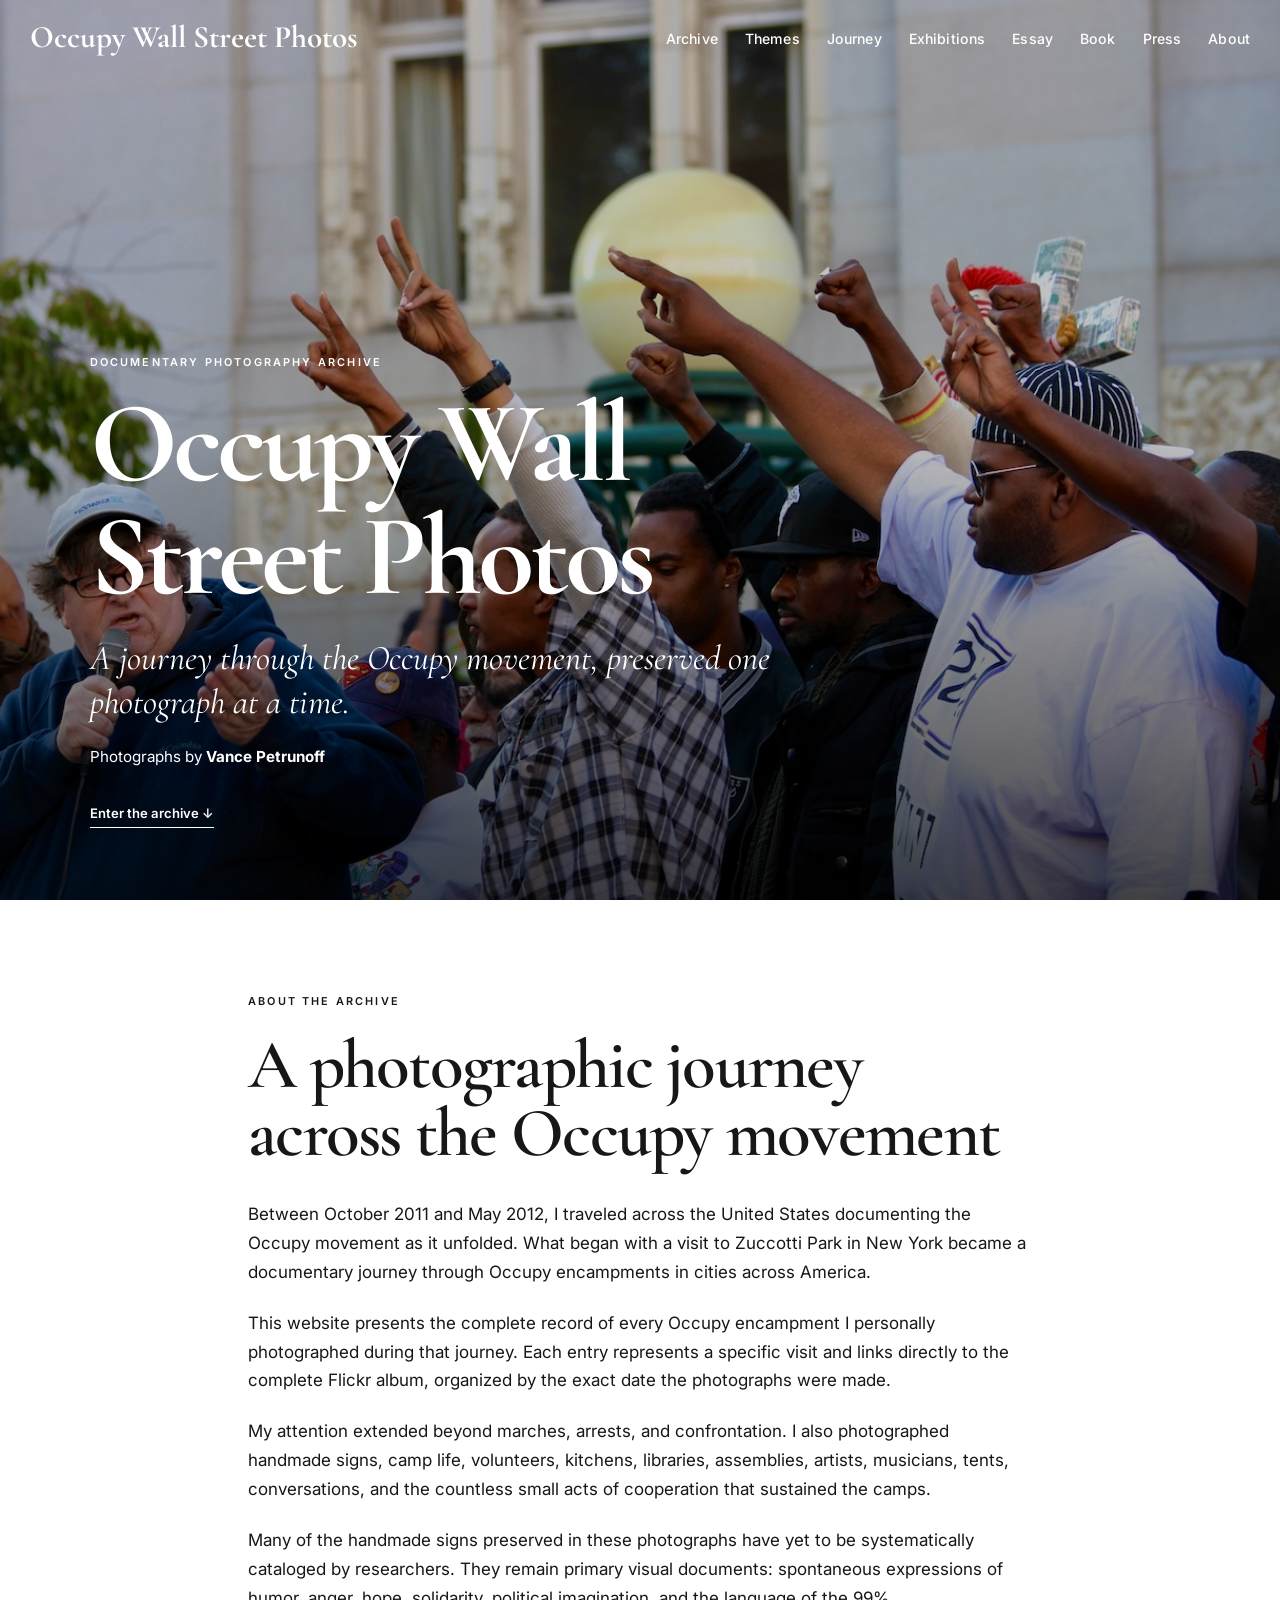
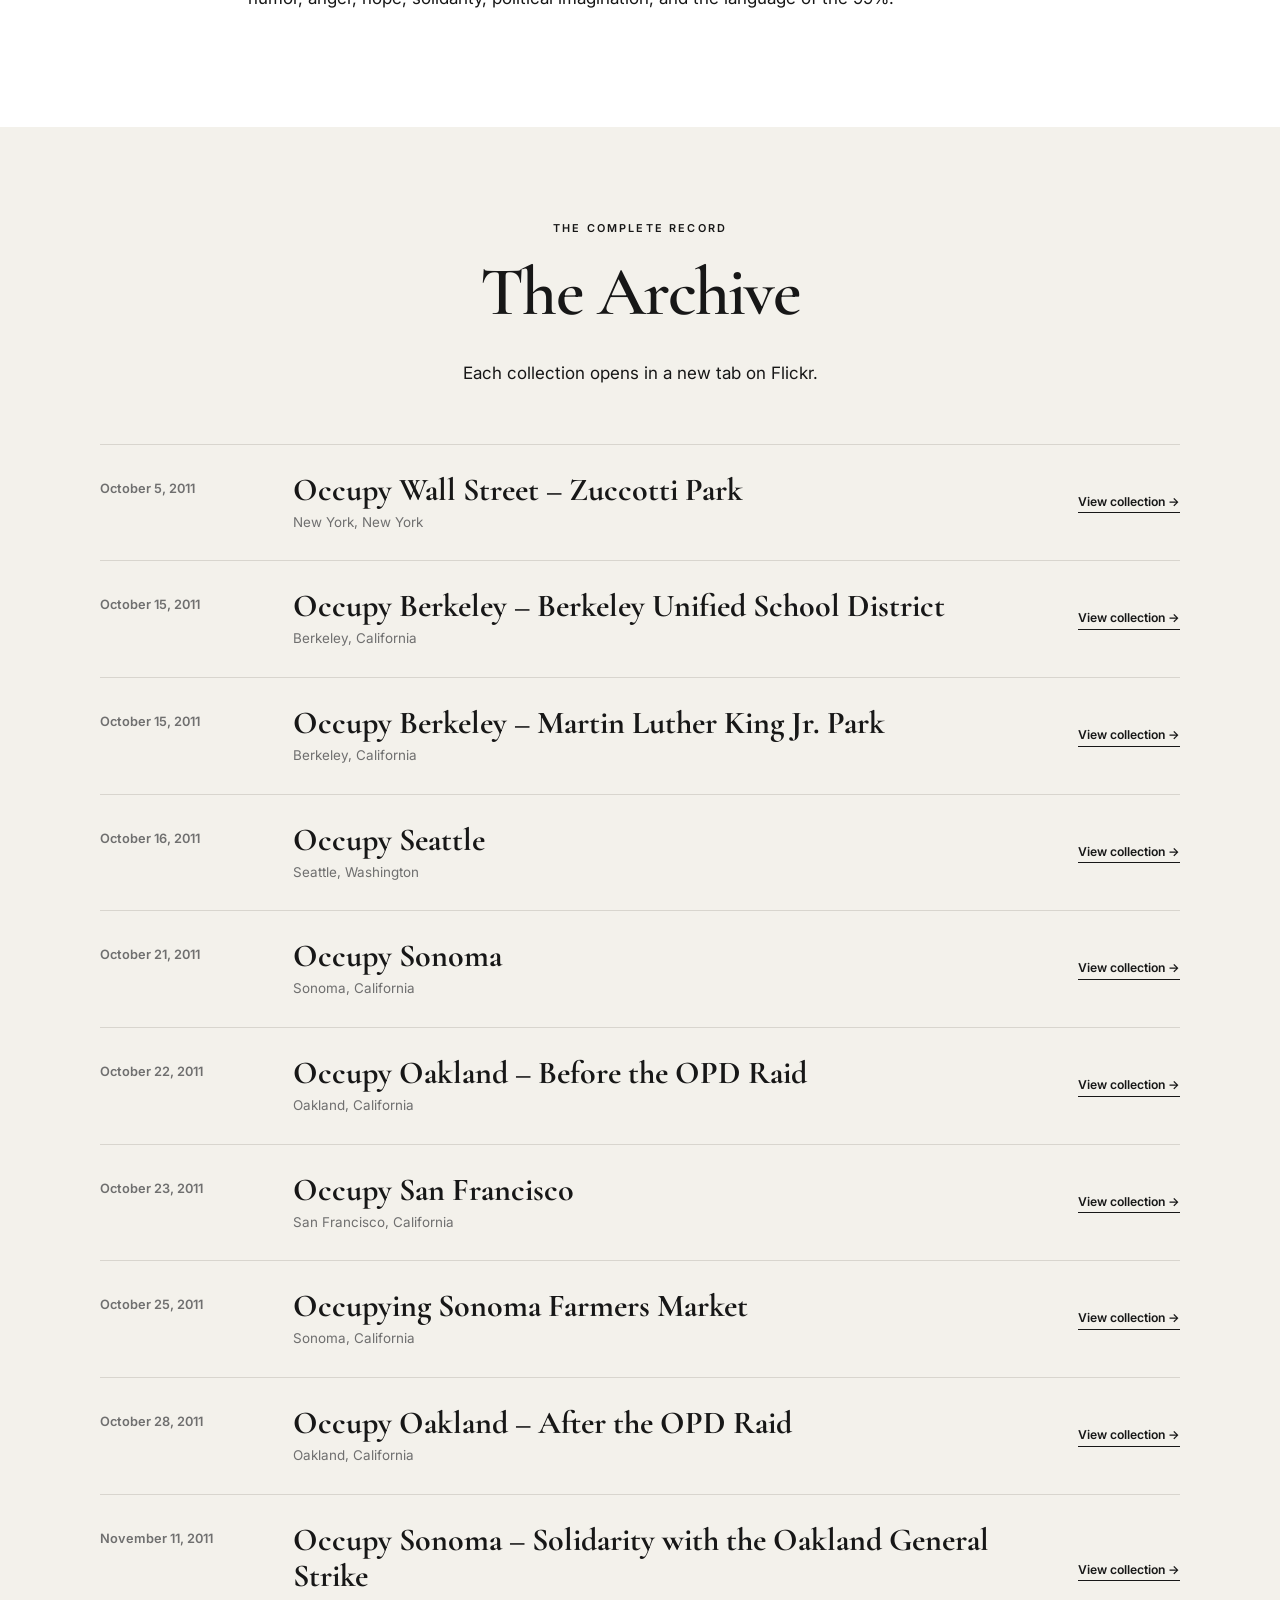
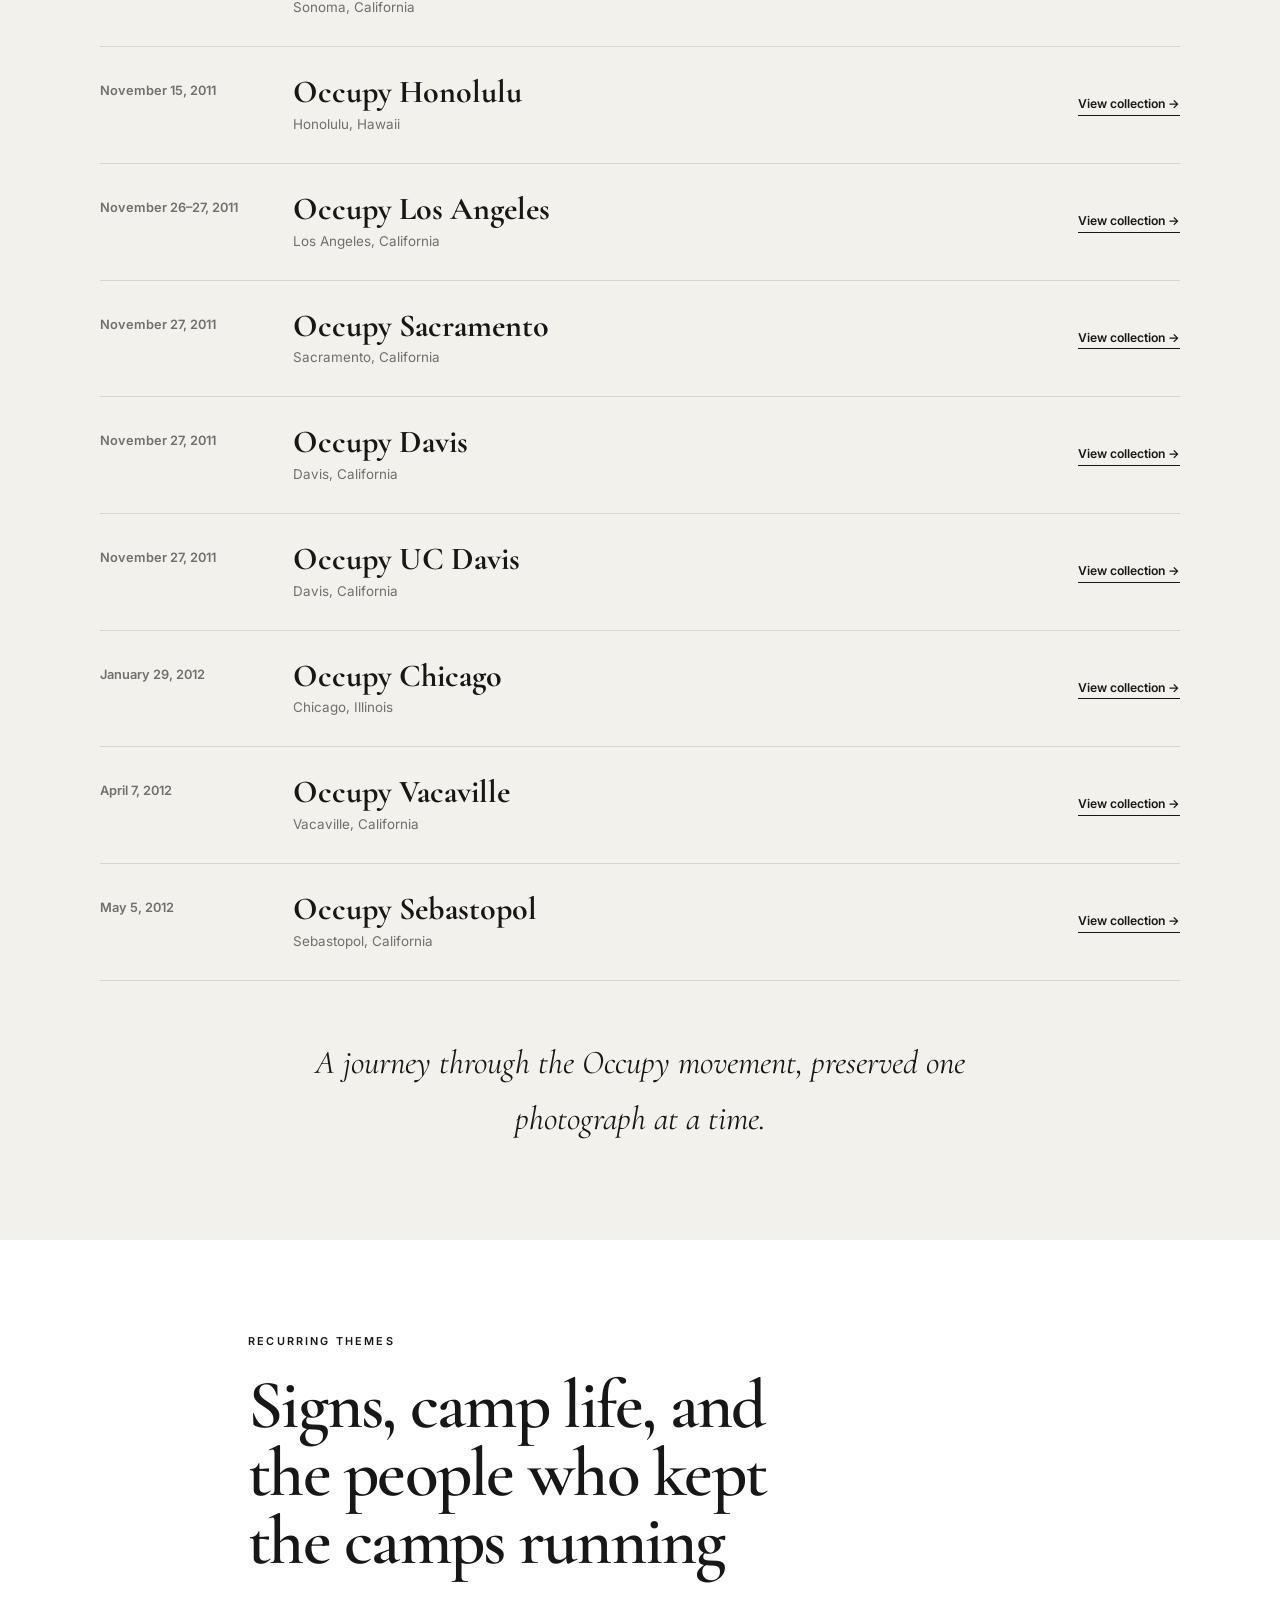
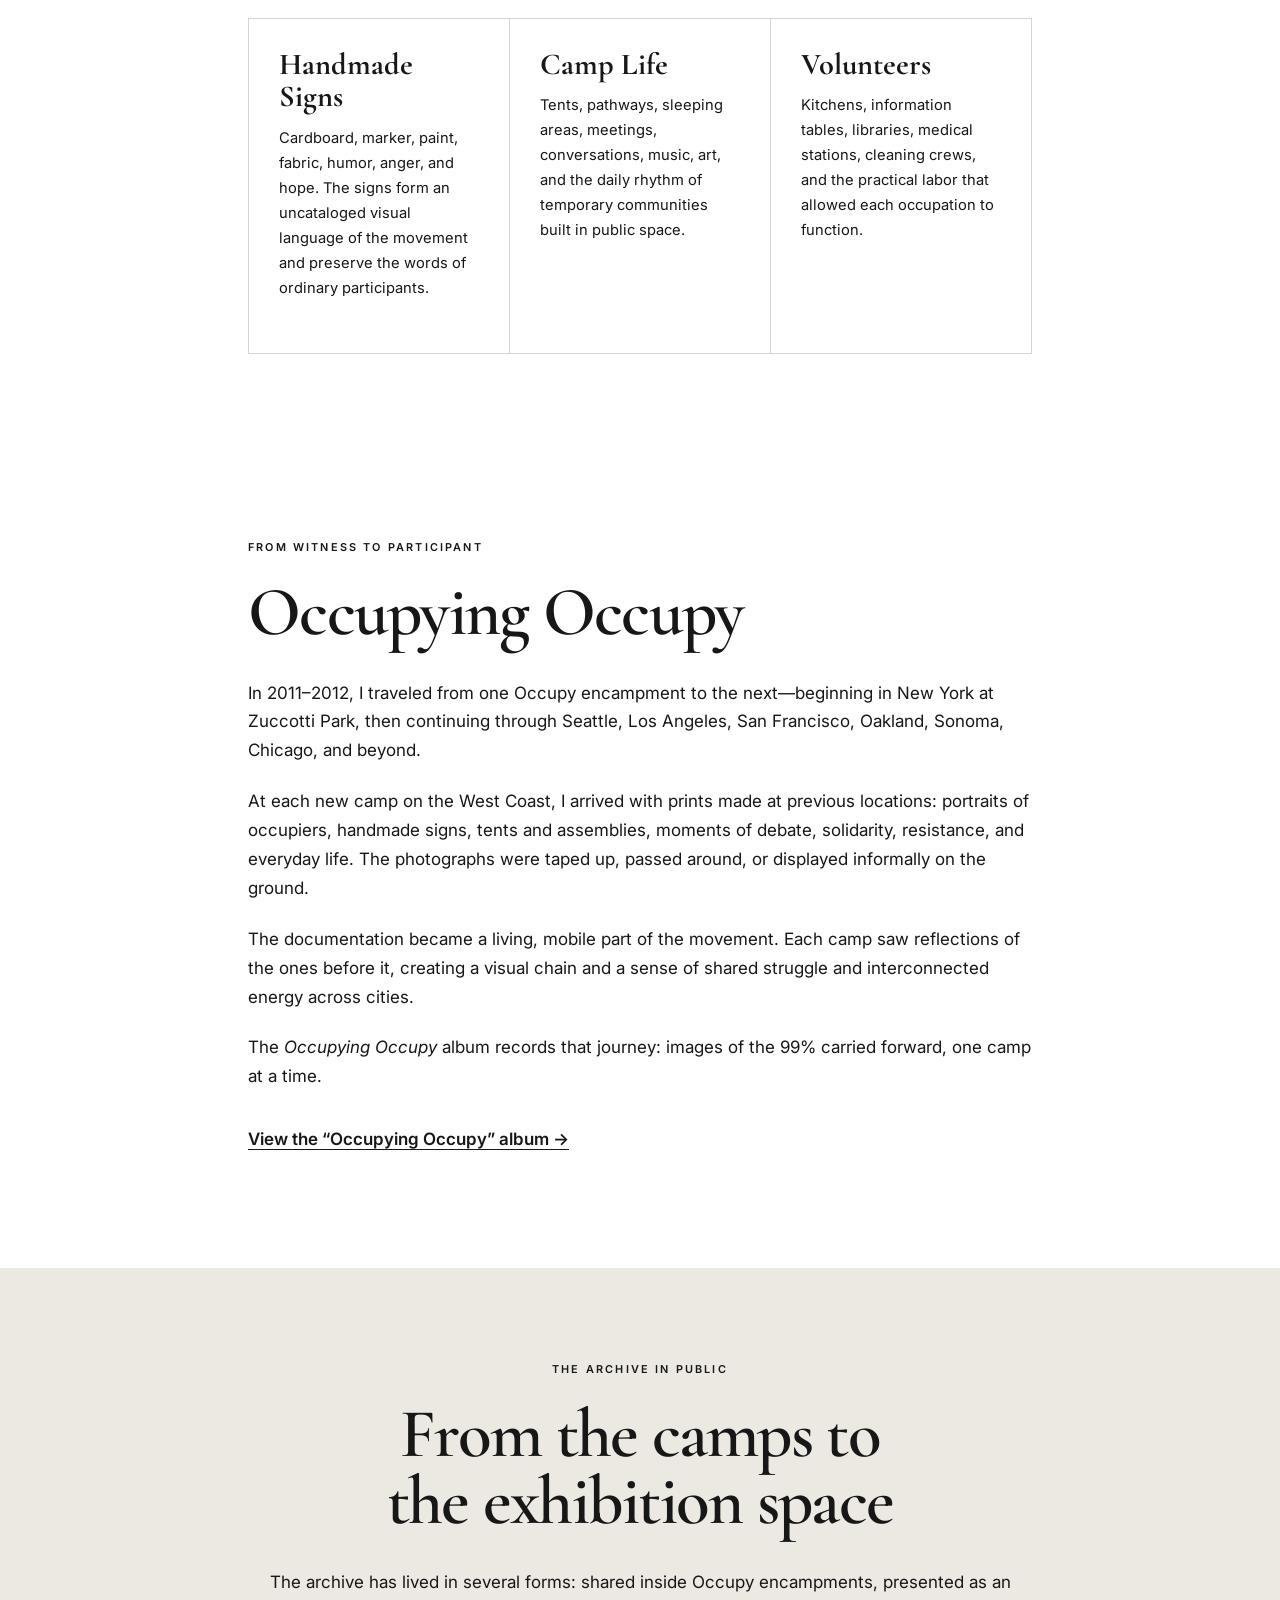
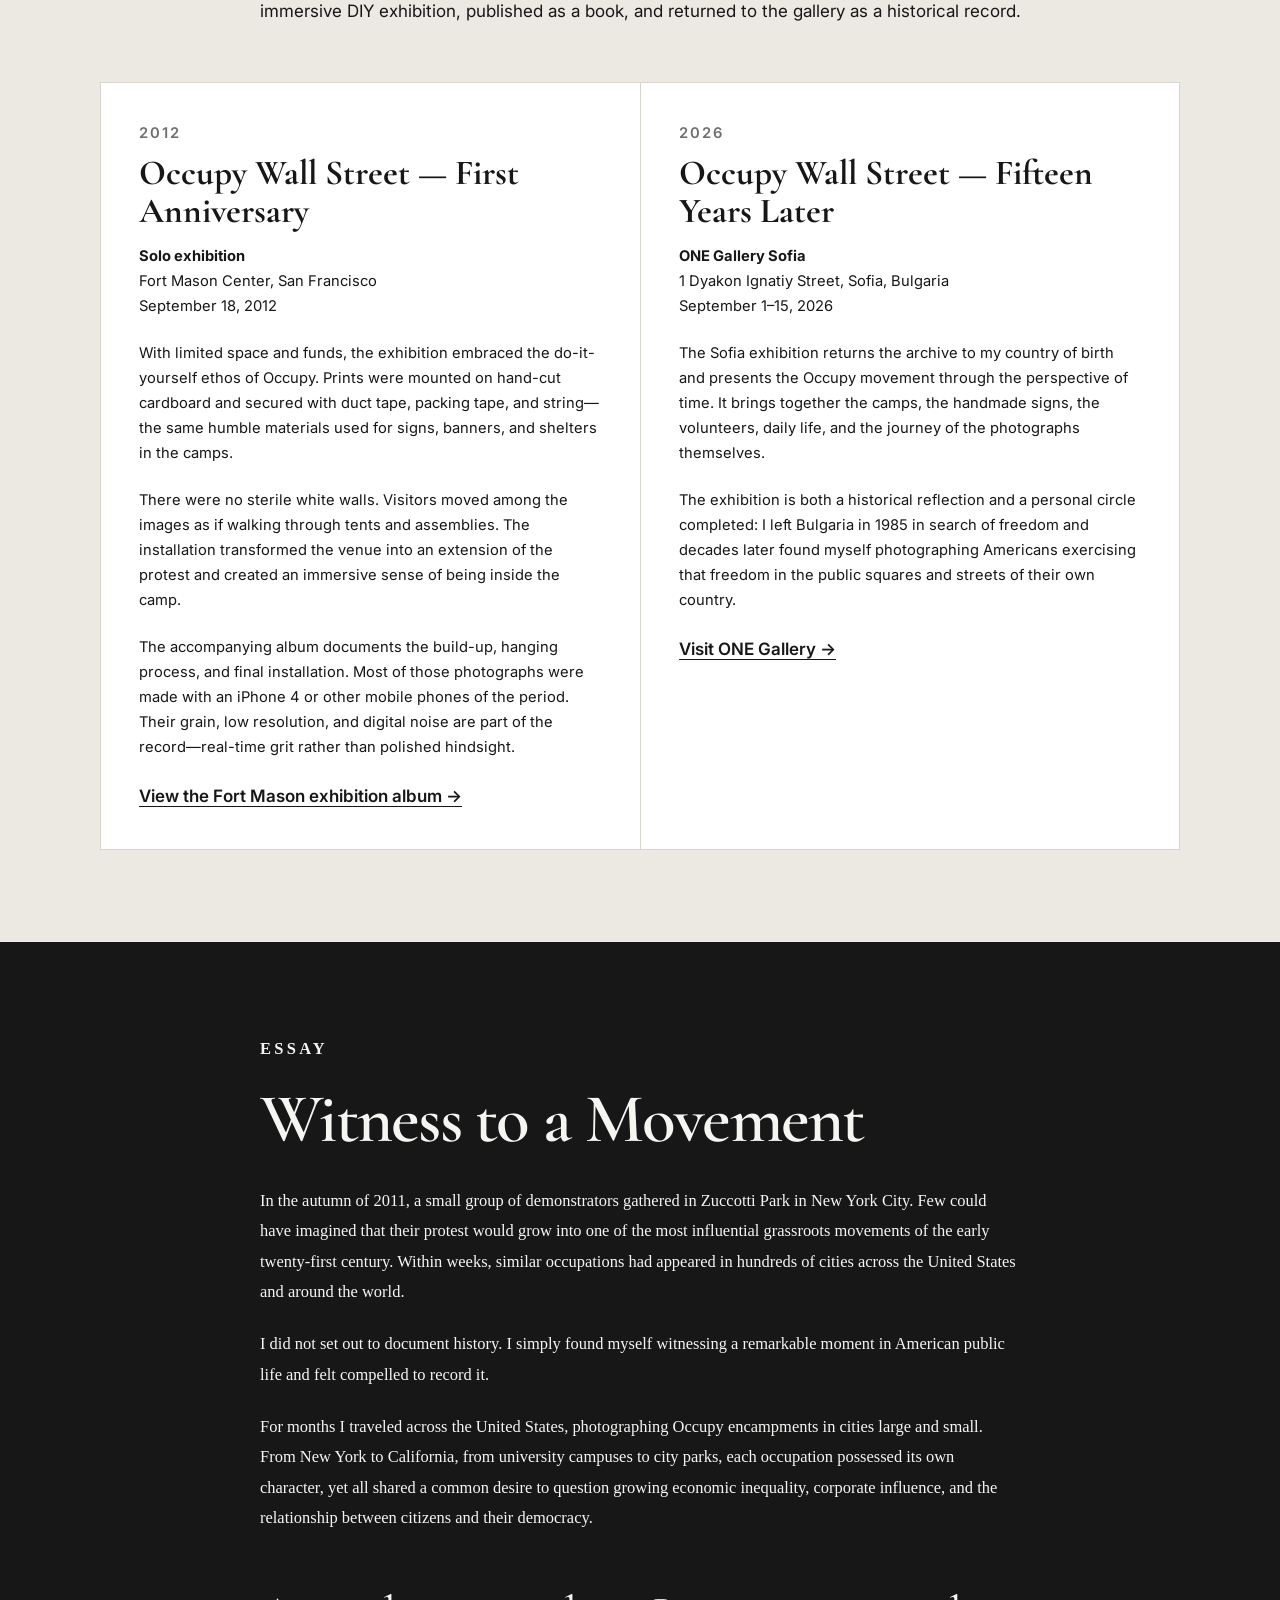
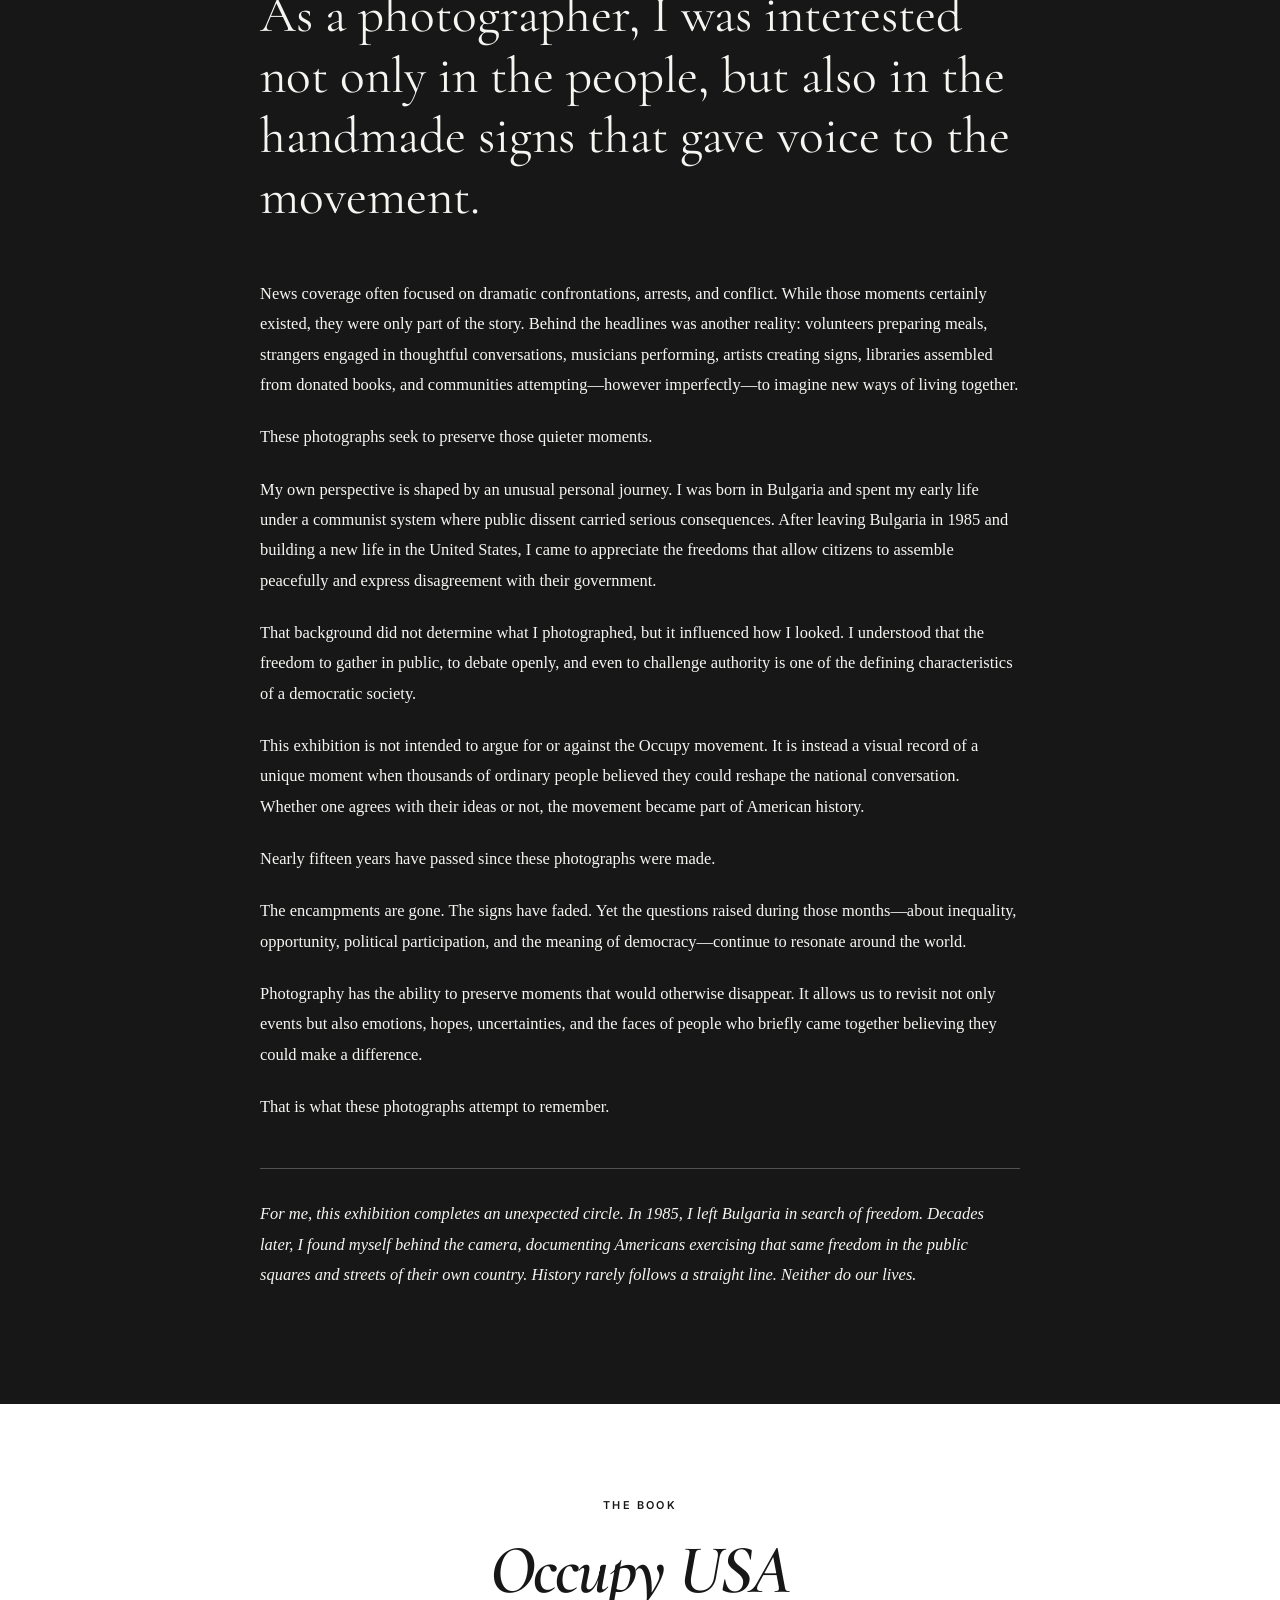
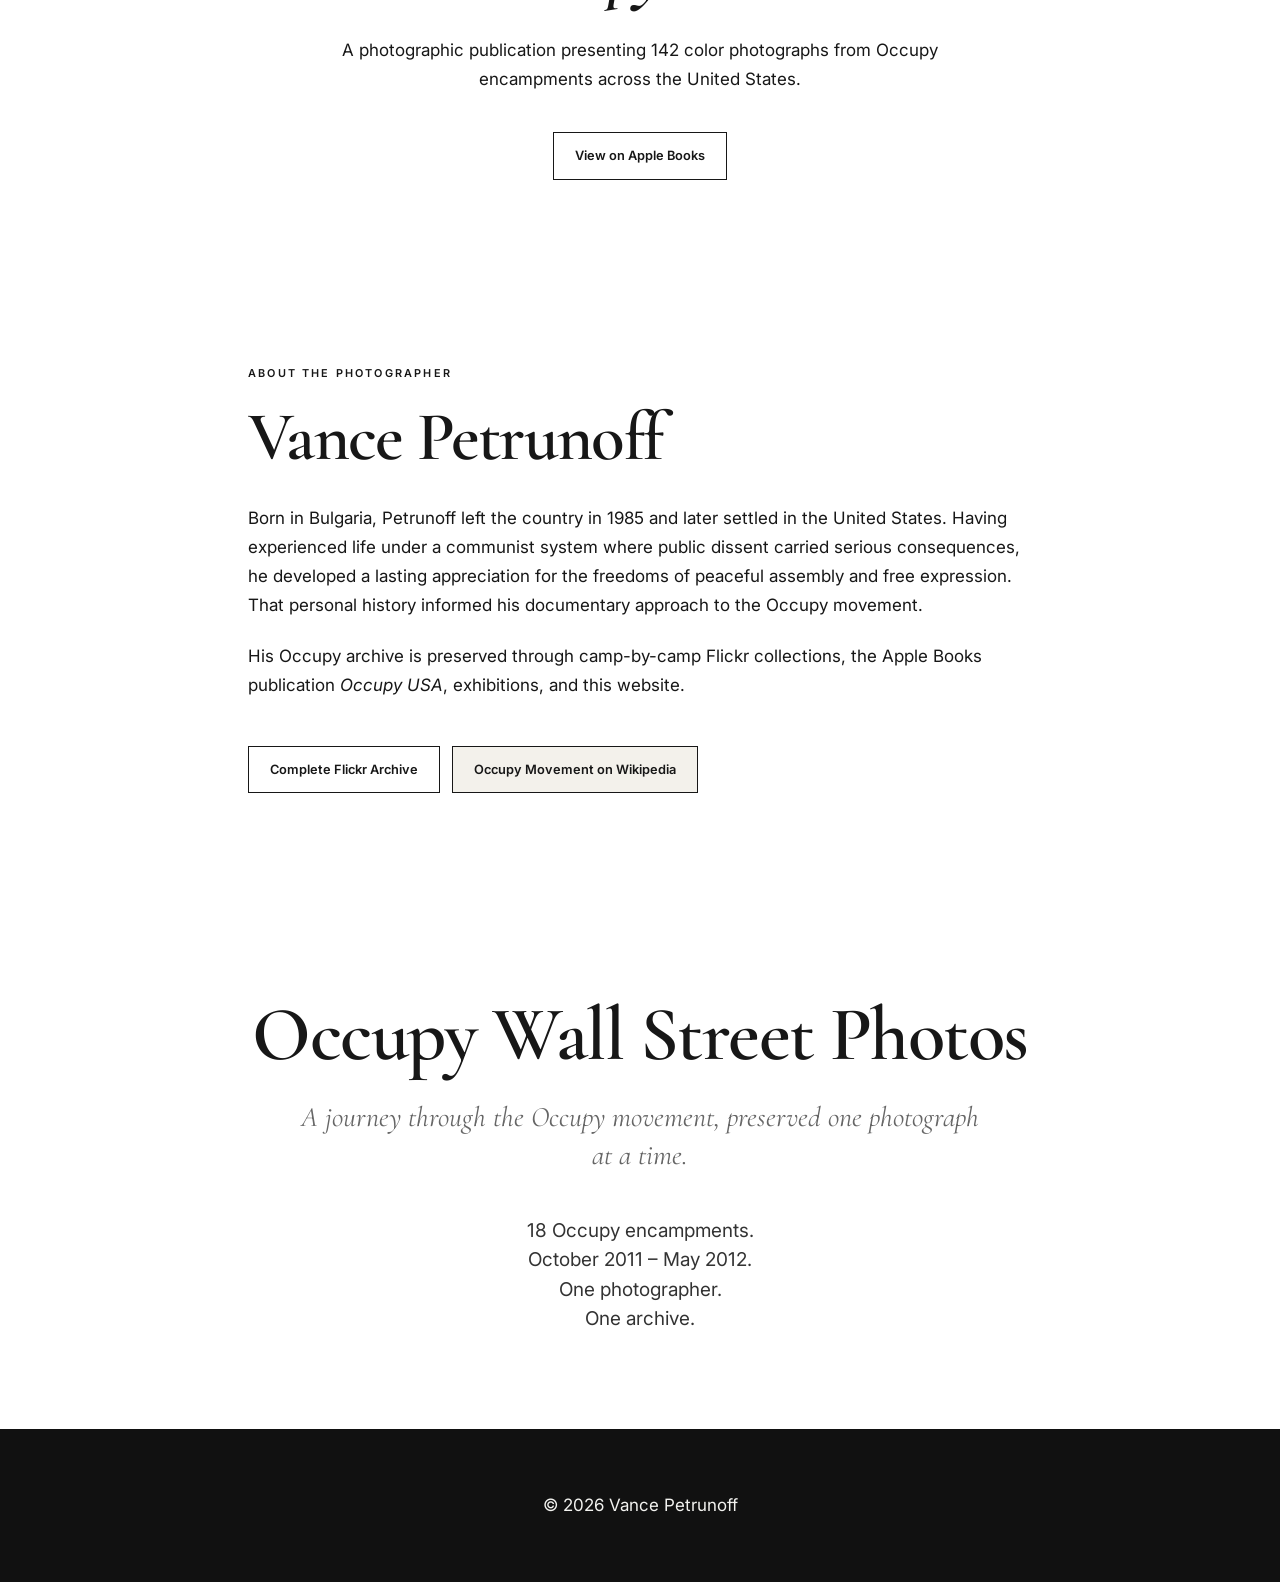
==== commit f14f9955: "Fix About link position in navigation menu" ====
--- a/index.html
+++ b/index.html
@@ -42,8 +42,8 @@
   <li><a href="#public">Exhibitions</a></li>
   <li><a href="#essay">Essay</a></li>
   <li><a href="#book">Book</a></li>
+  <li><a href="/press/">Press</a></li>
   <li><a href="#photographer">About</a></li>
-  <li><a href="/press/">Press</a></li>
 </ul>
     </nav>
   </header>
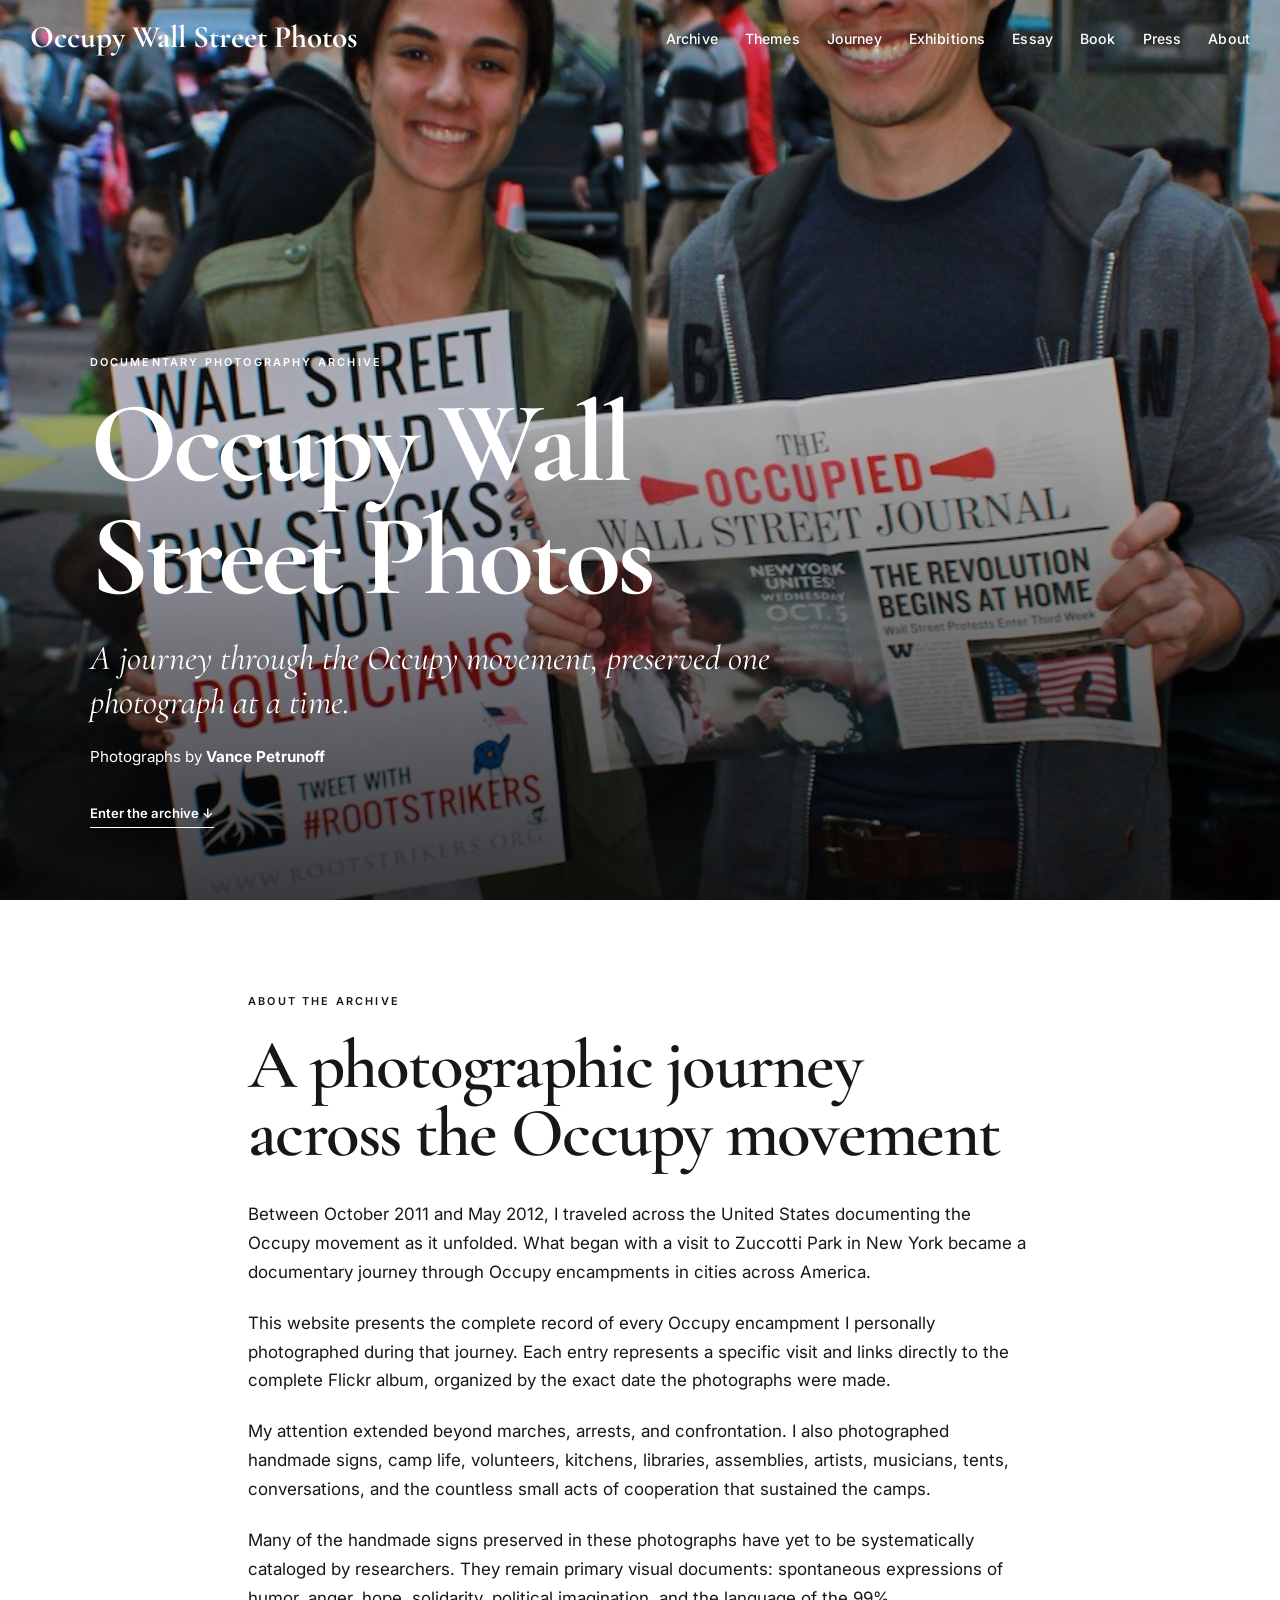
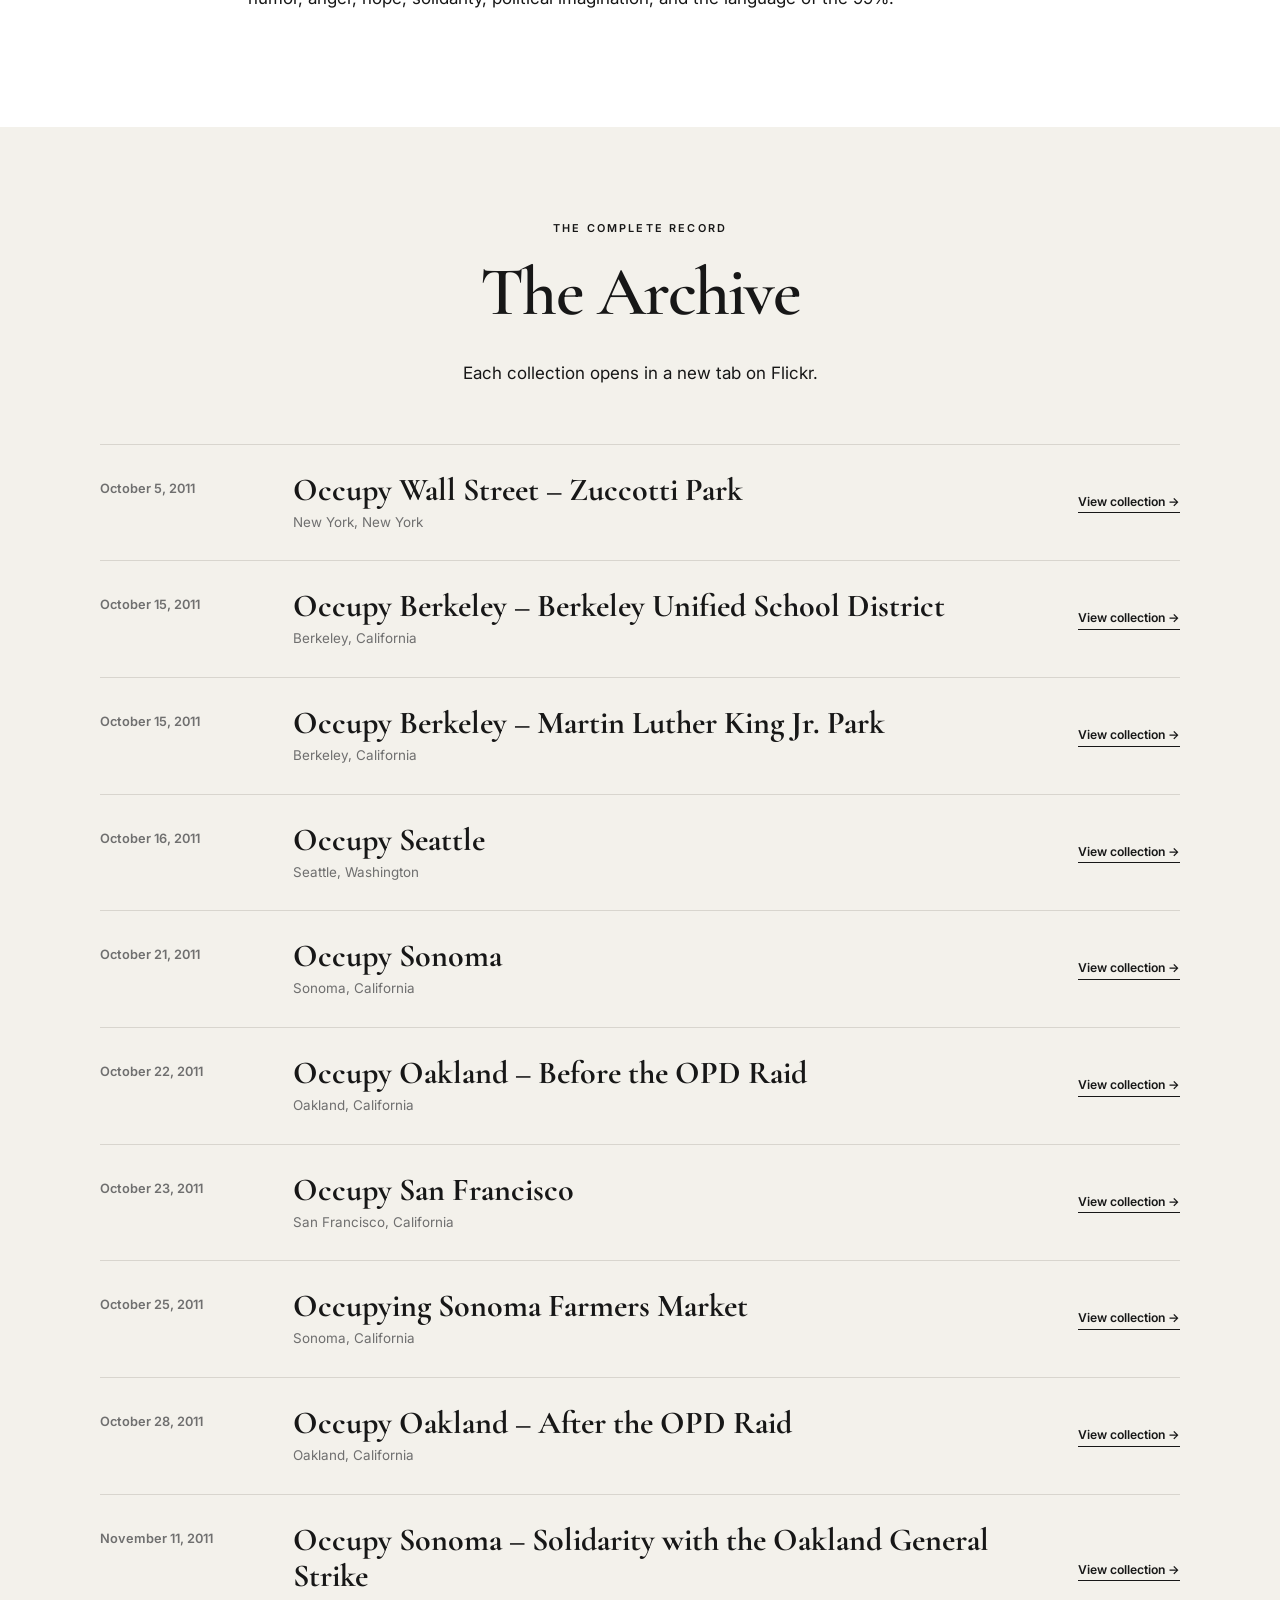
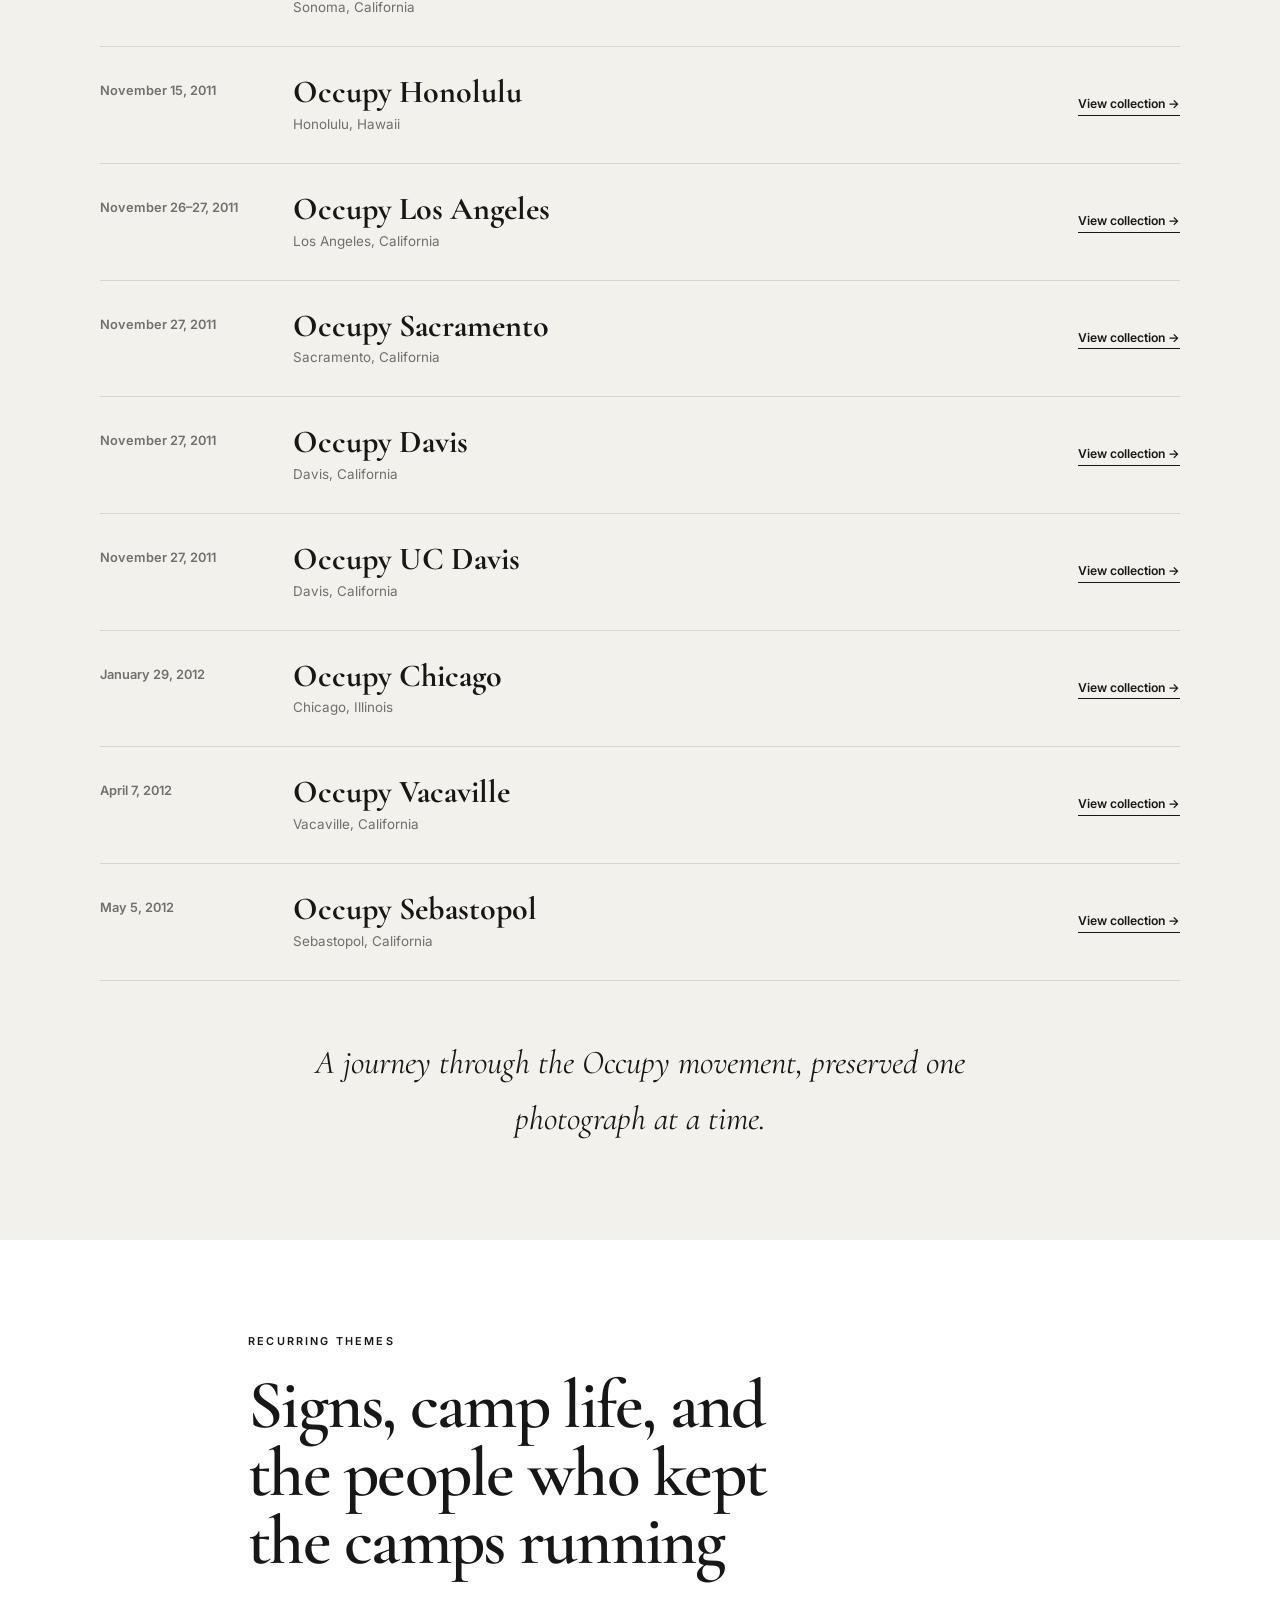
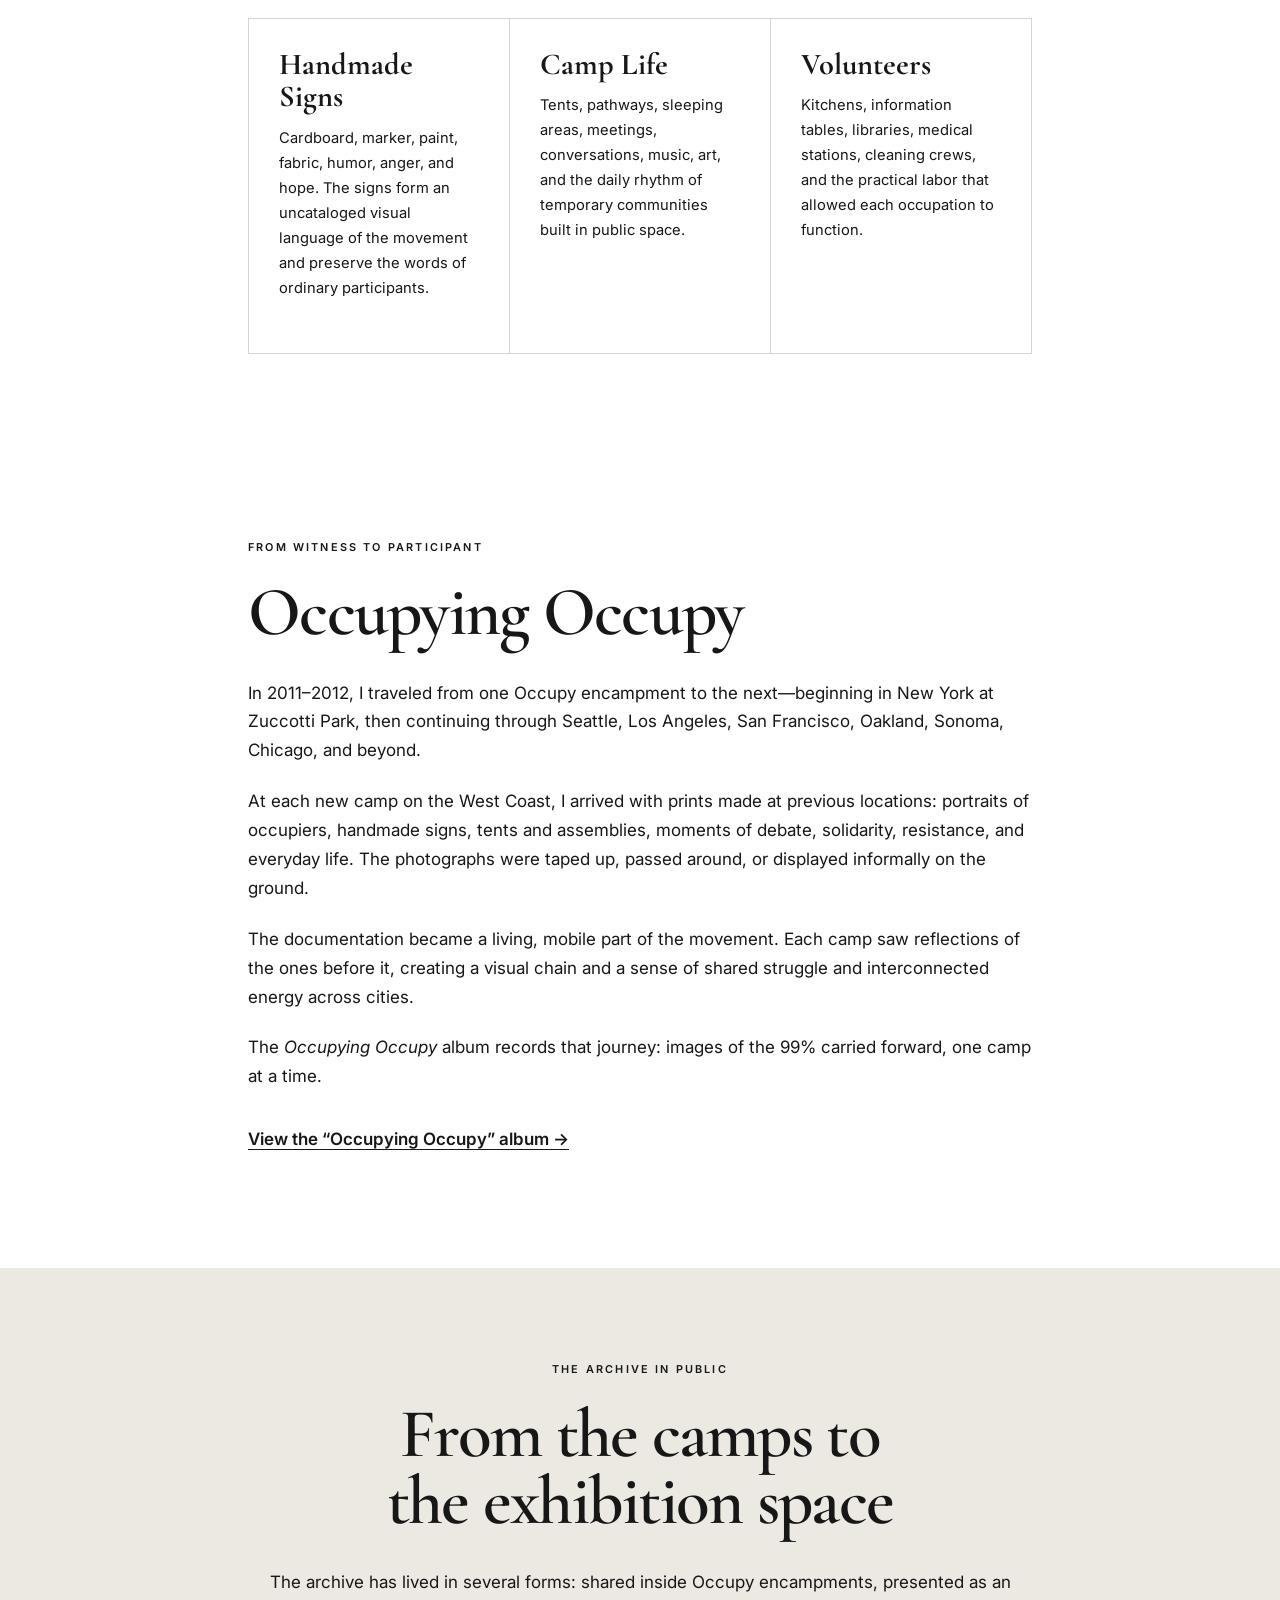
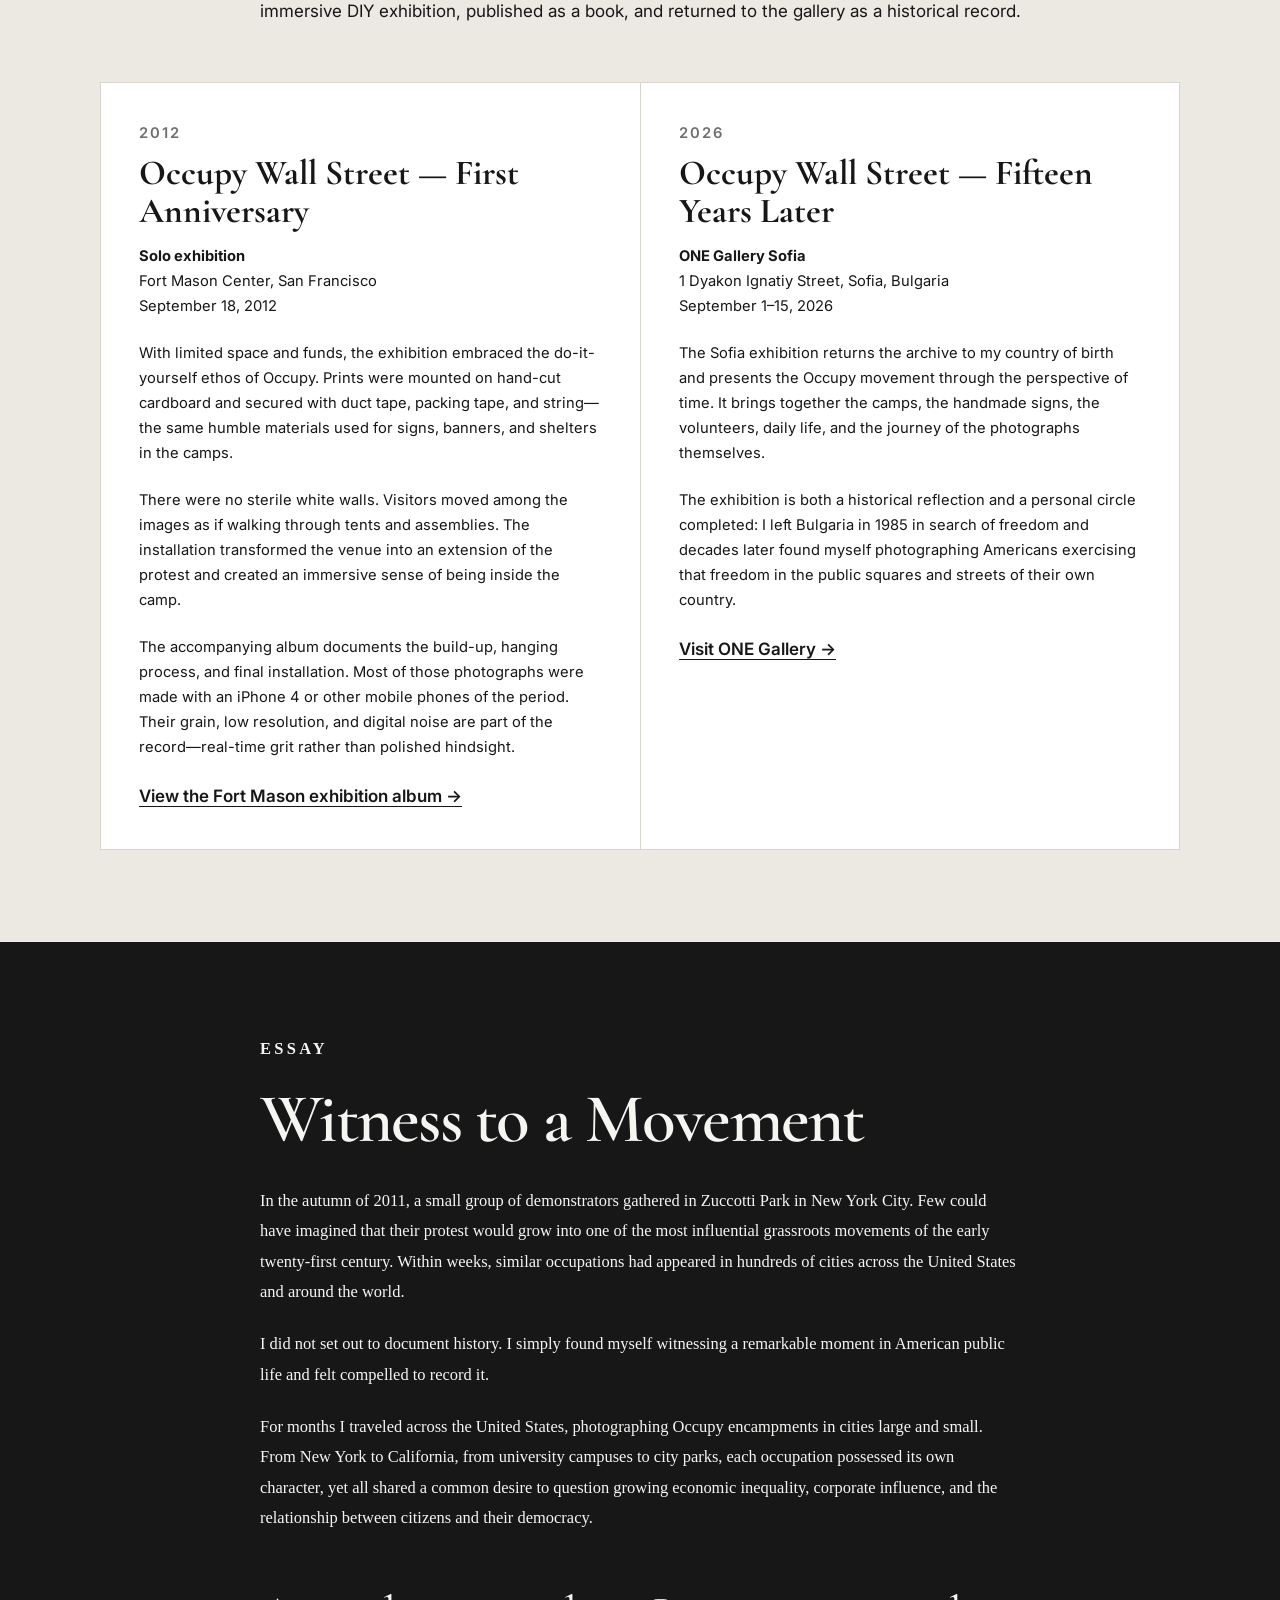
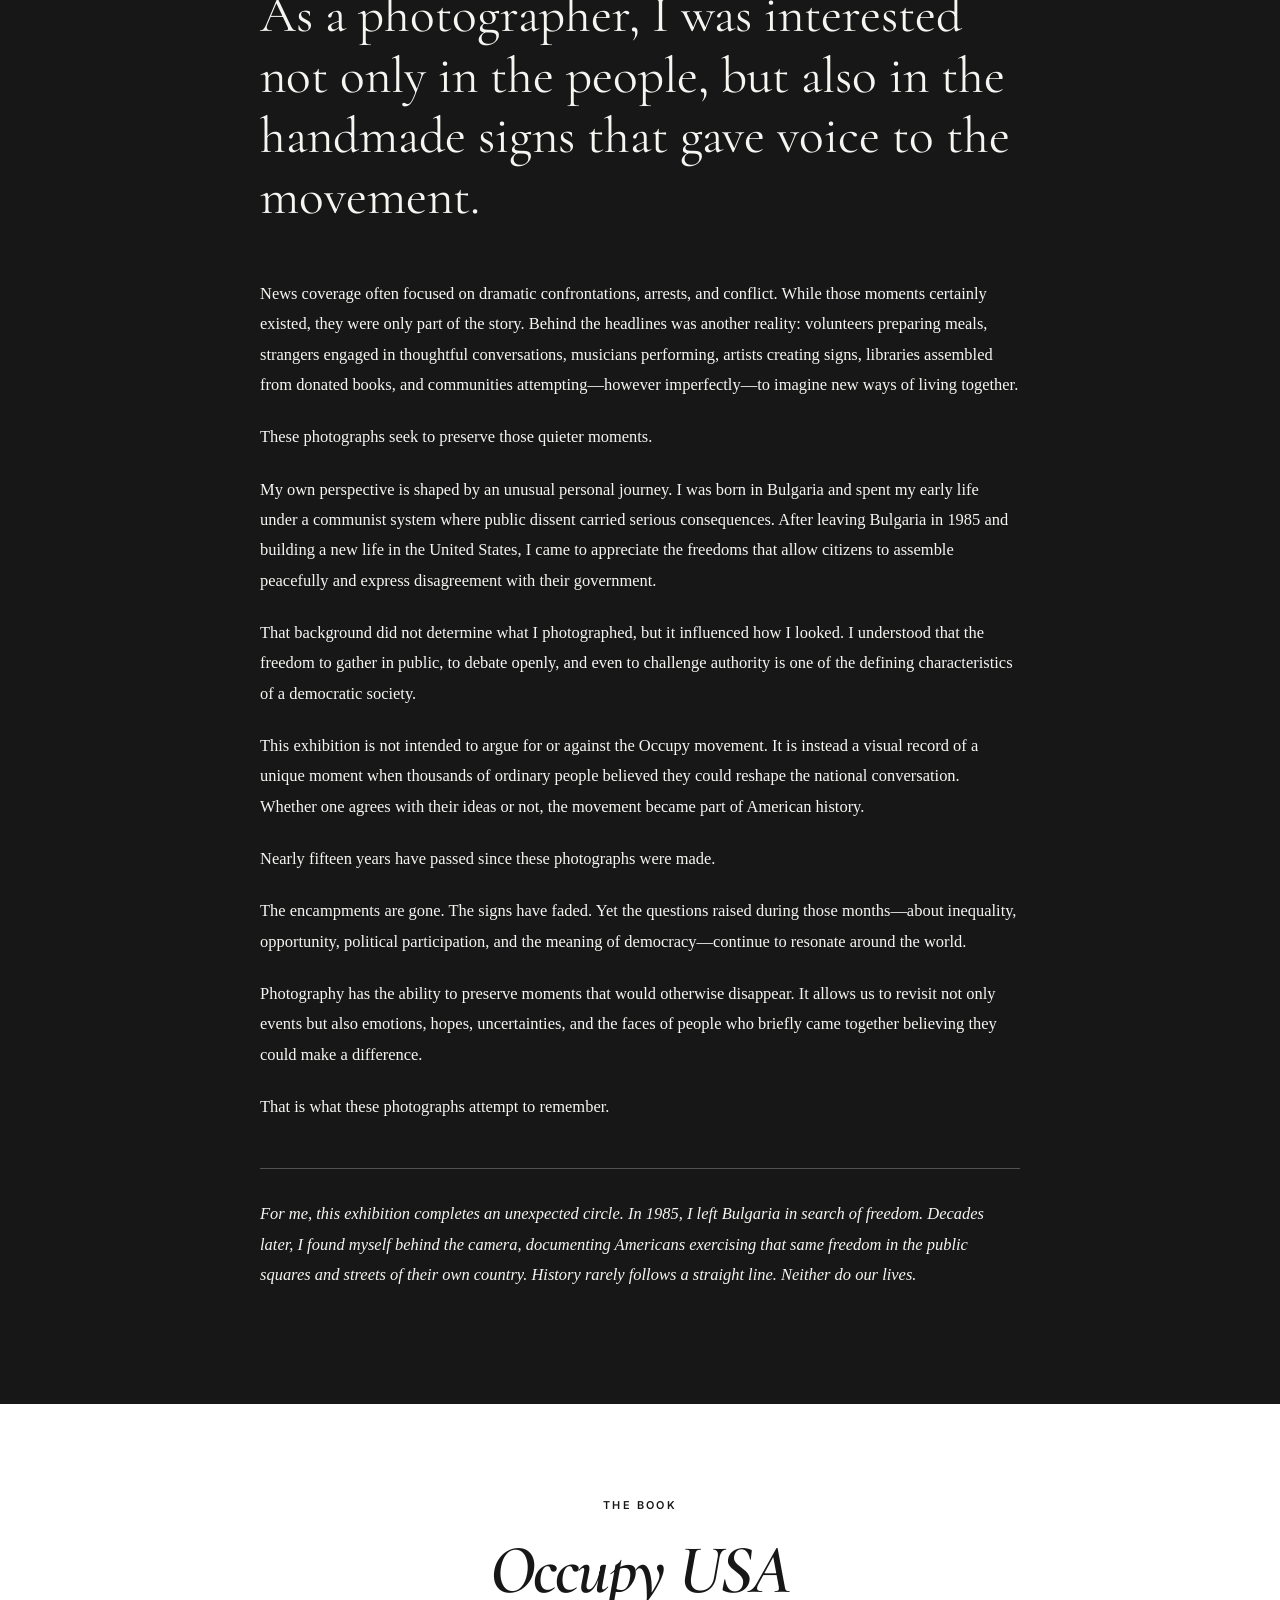
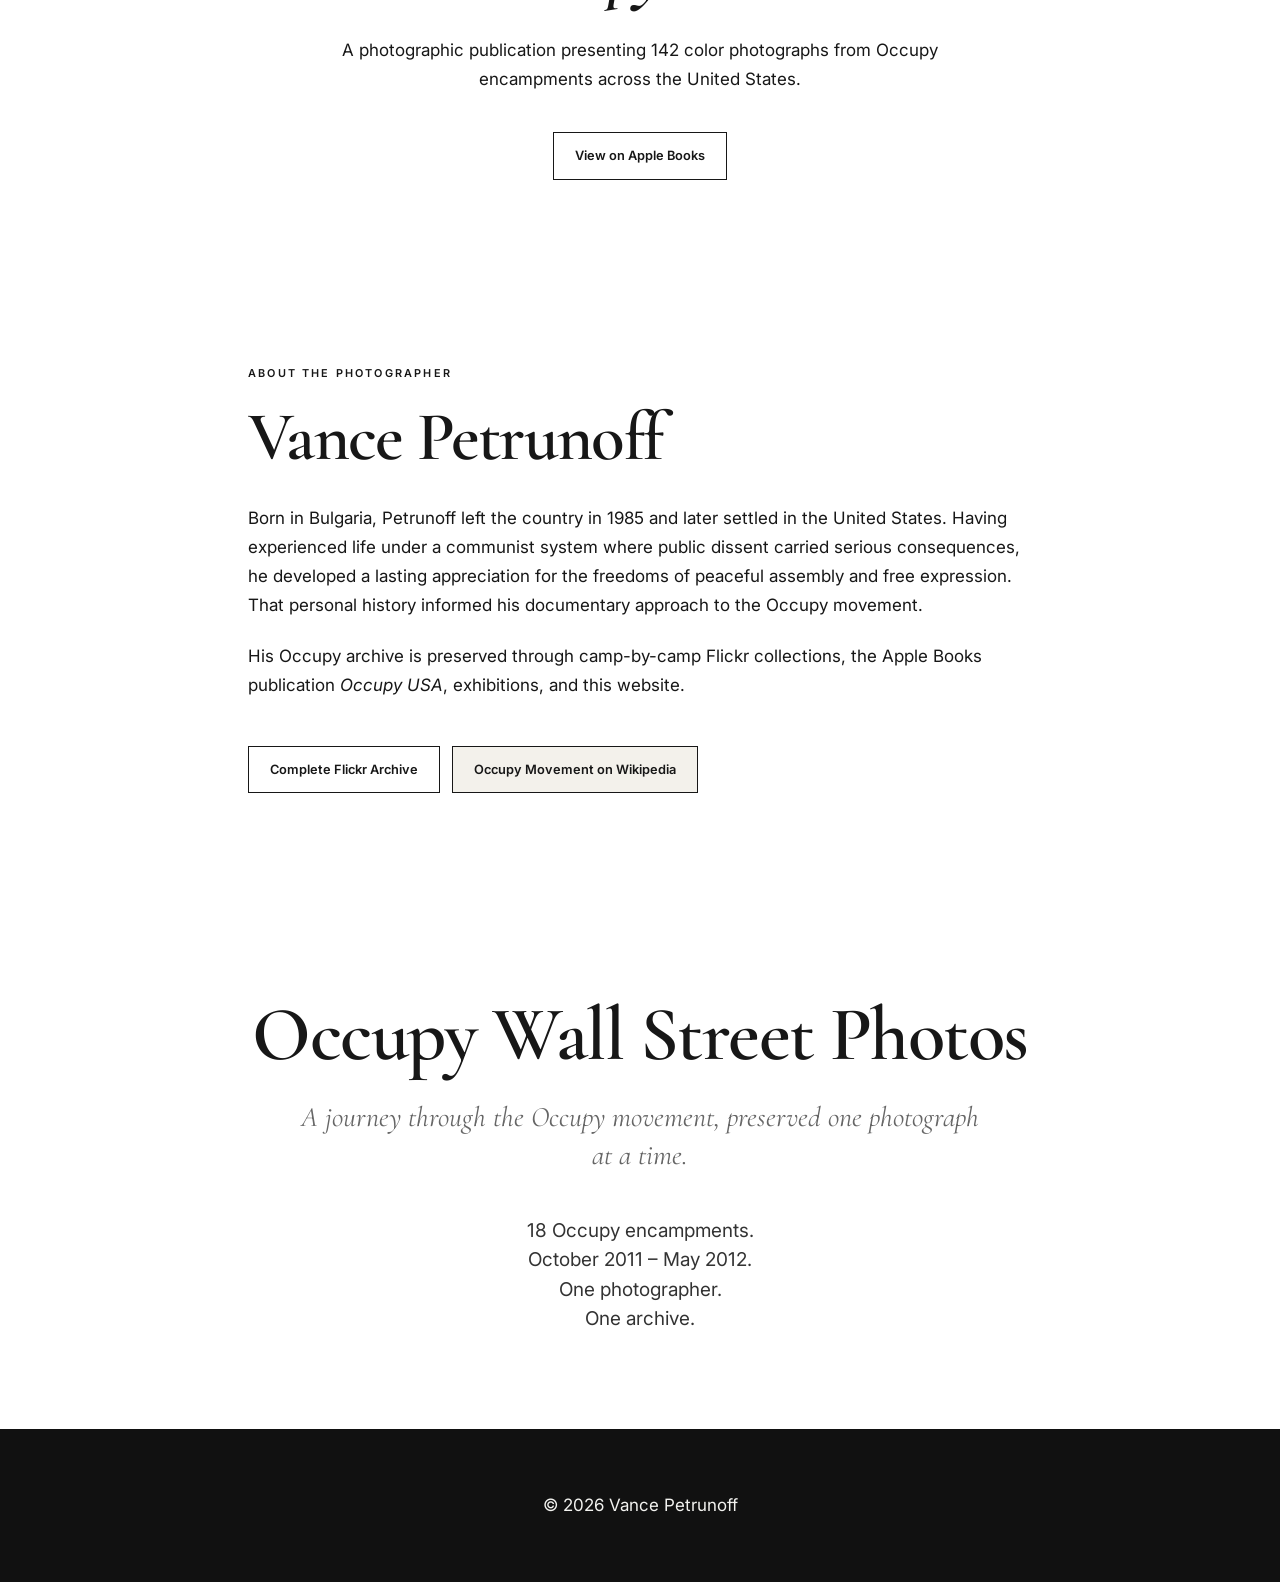
==== commit 2095f28f: "Update Apple Books link in index.html" ====
--- a/index.html
+++ b/index.html
@@ -385,7 +385,7 @@
           A photographic publication presenting 142 color photographs from Occupy encampments
           across the United States.
         </p>
-        <a class="button" href="https://books.apple.com/book/id687690426" target="_blank" rel="noopener noreferrer">
+        <a class="button" href="https://books.apple.com/us/book/occupy-usa/id687690426" target="_blank" rel="noopener noreferrer">
           View on Apple Books
         </a>
       </div>
--- a/style.css
+++ b/style.css
@@ -653,3 +653,64 @@
   line-height: 1.55;
   color: #333;
 }
+.press-page {
+    max-width: 1100px;
+    margin: 0 auto;
+    padding: 120px 25px 80px;
+}
+
+.press-hero {
+    text-align: center;
+    margin-bottom: 50px;
+}
+
+.press-hero h1 {
+    font-size: 3rem;
+    margin-bottom: 10px;
+}
+
+.subtitle {
+    color: #666;
+    font-size: 1.2rem;
+}
+
+.press-page section {
+    margin-bottom: 60px;
+}
+
+.download-list {
+    list-style: none;
+    padding: 0;
+}
+
+.download-list li {
+    margin: 12px 0;
+}
+
+.download-list a {
+    text-decoration: none;
+    font-size: 1.1rem;
+}
+
+.press-images img {
+    width: 100%;
+    margin: 20px 0;
+    border-radius: 8px;
+}
+
+.links ul {
+    padding-left: 20px;
+}
+
+.contact a {
+    text-decoration: none;
+}
+/* Press page header */
+
+.press-page-header,
+body:has(.press-page) .site-header {
+  color: var(--ink);
+  background: rgba(255, 255, 255, 0.98);
+  border-bottom-color: rgba(0, 0, 0, 0.09);
+  backdrop-filter: blur(12px);
+}
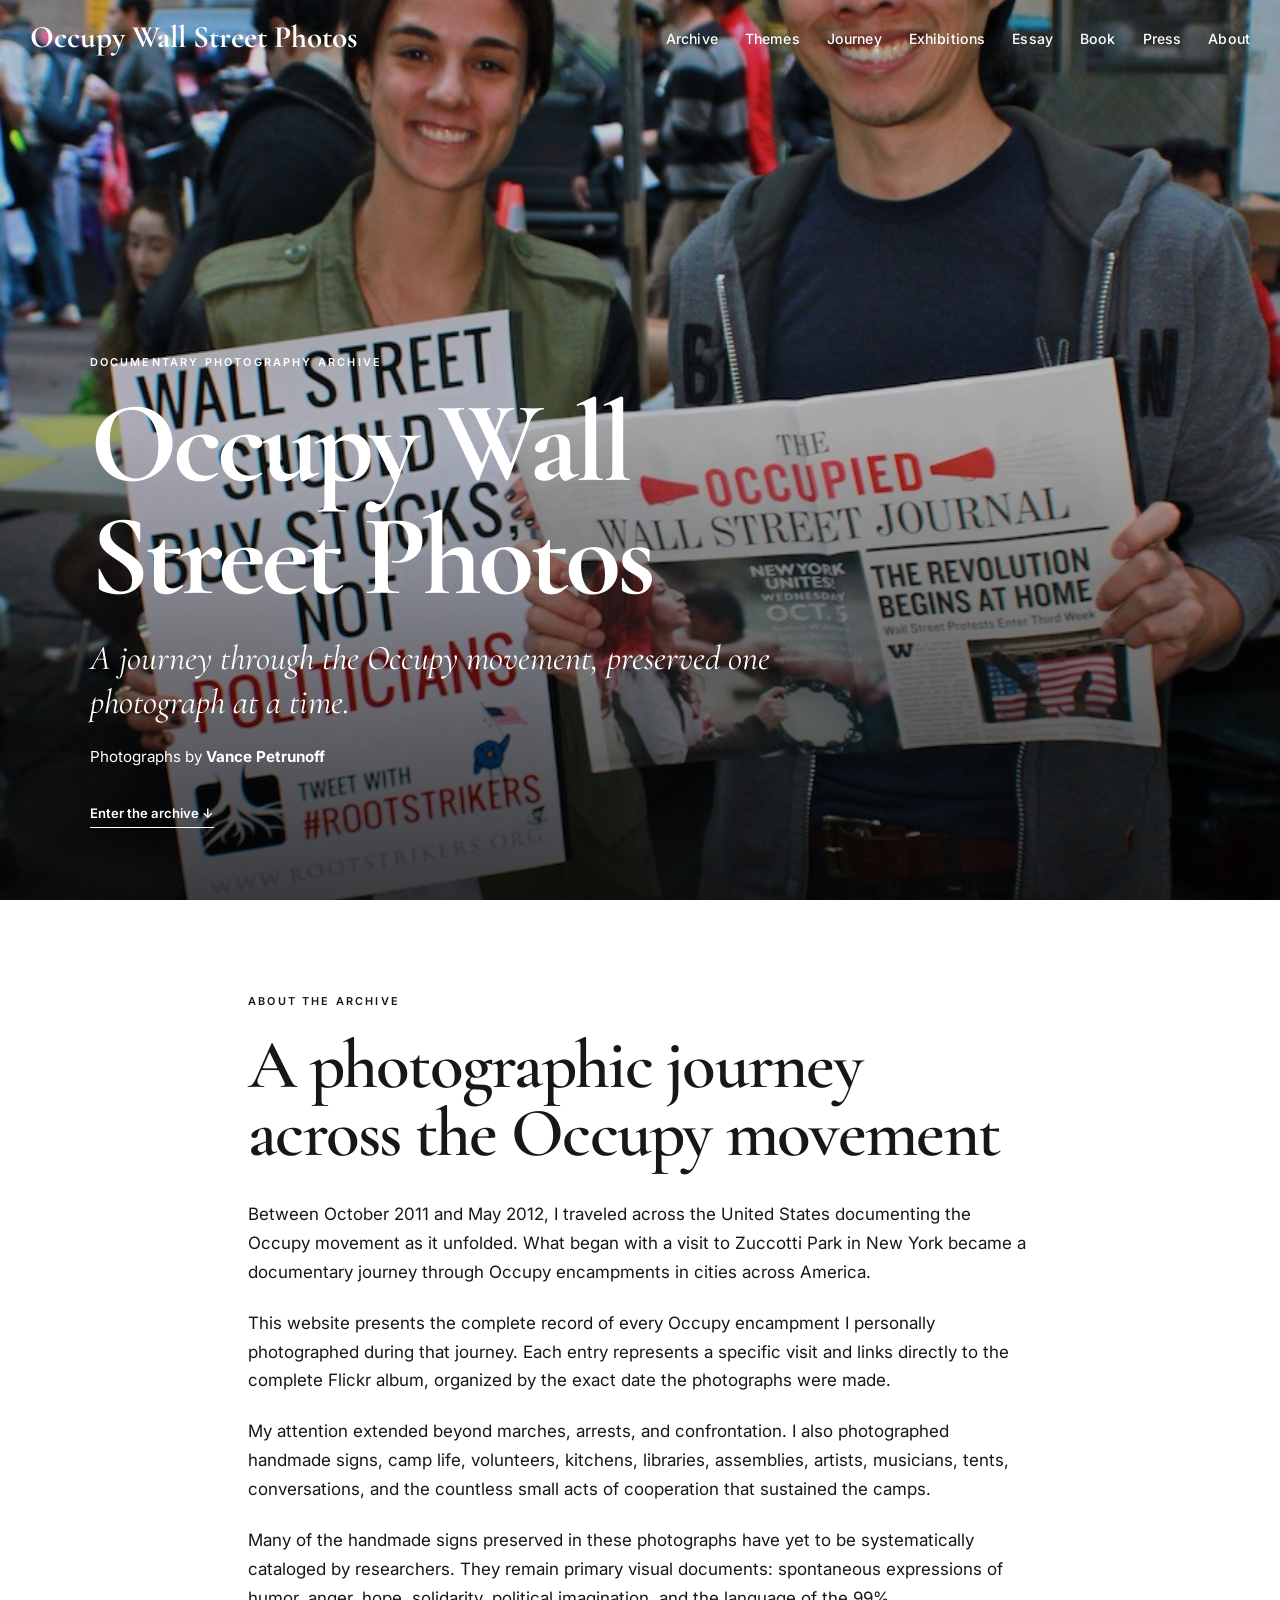
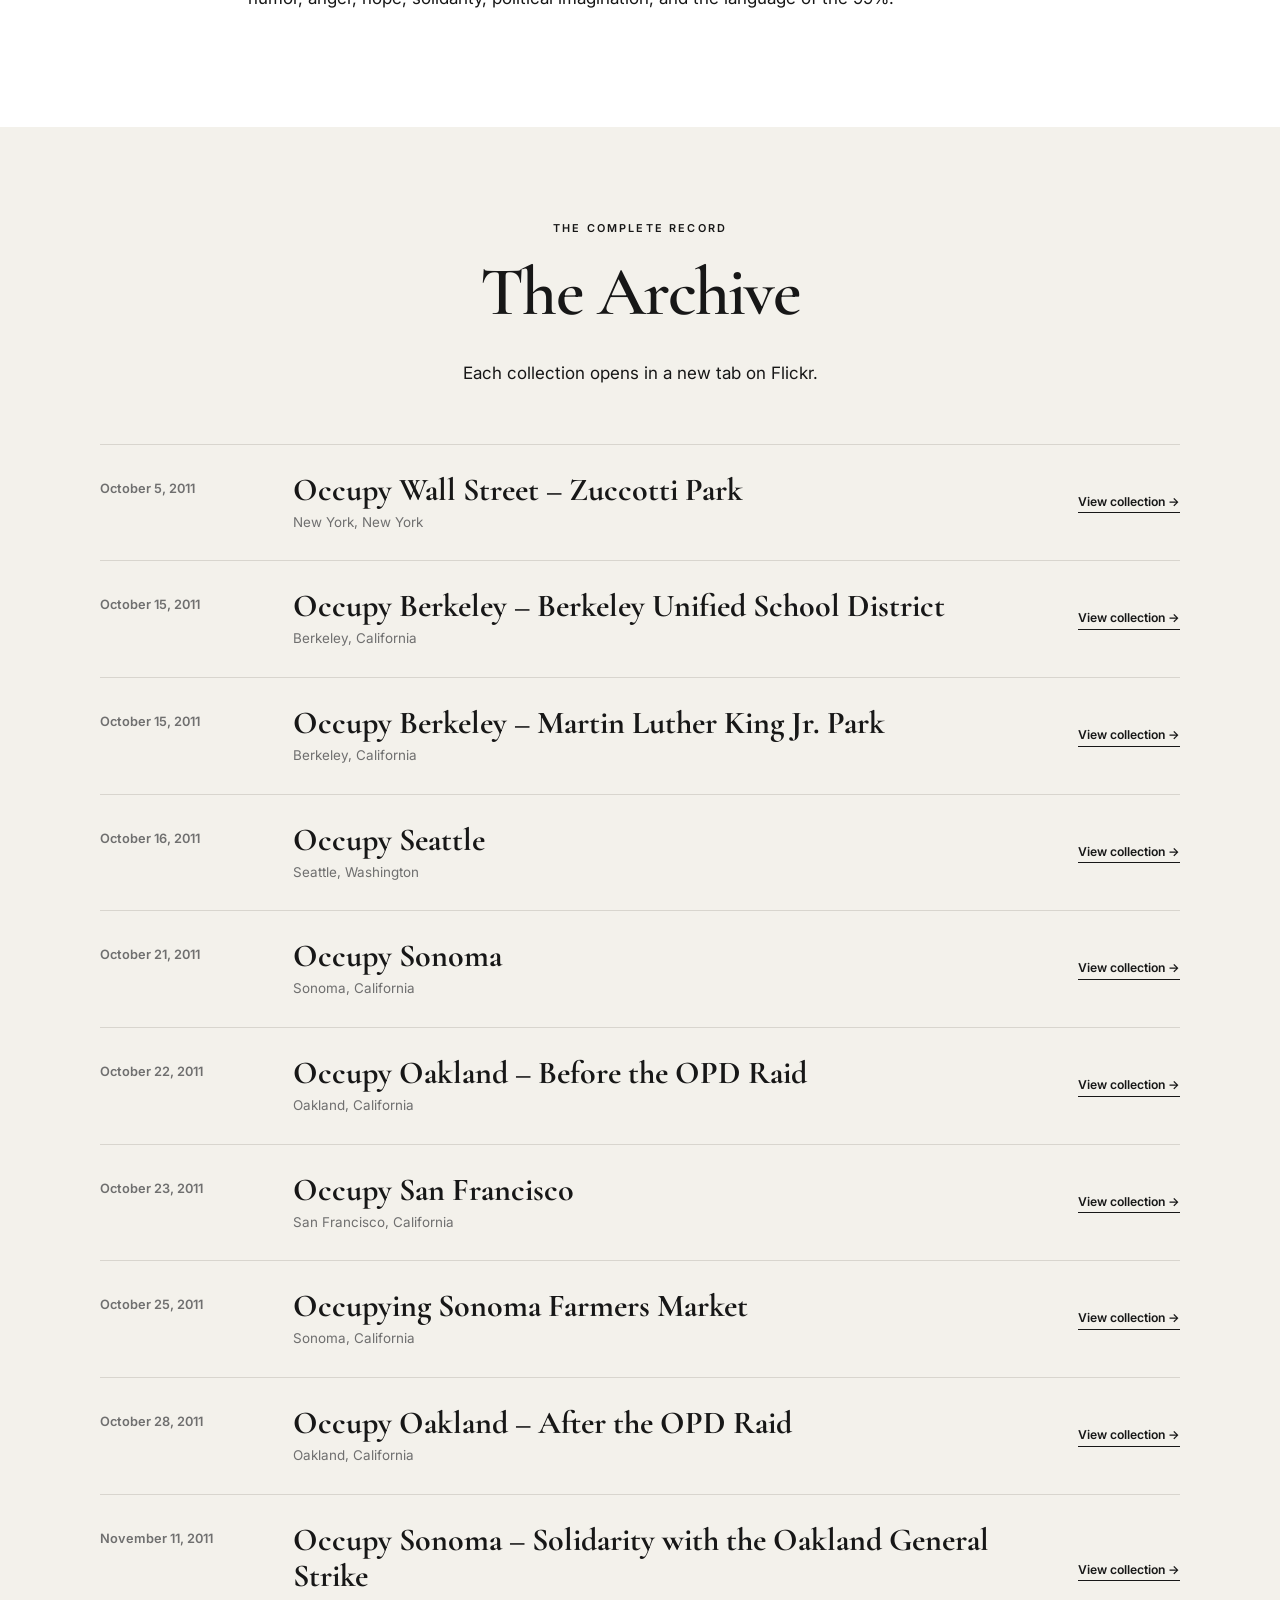
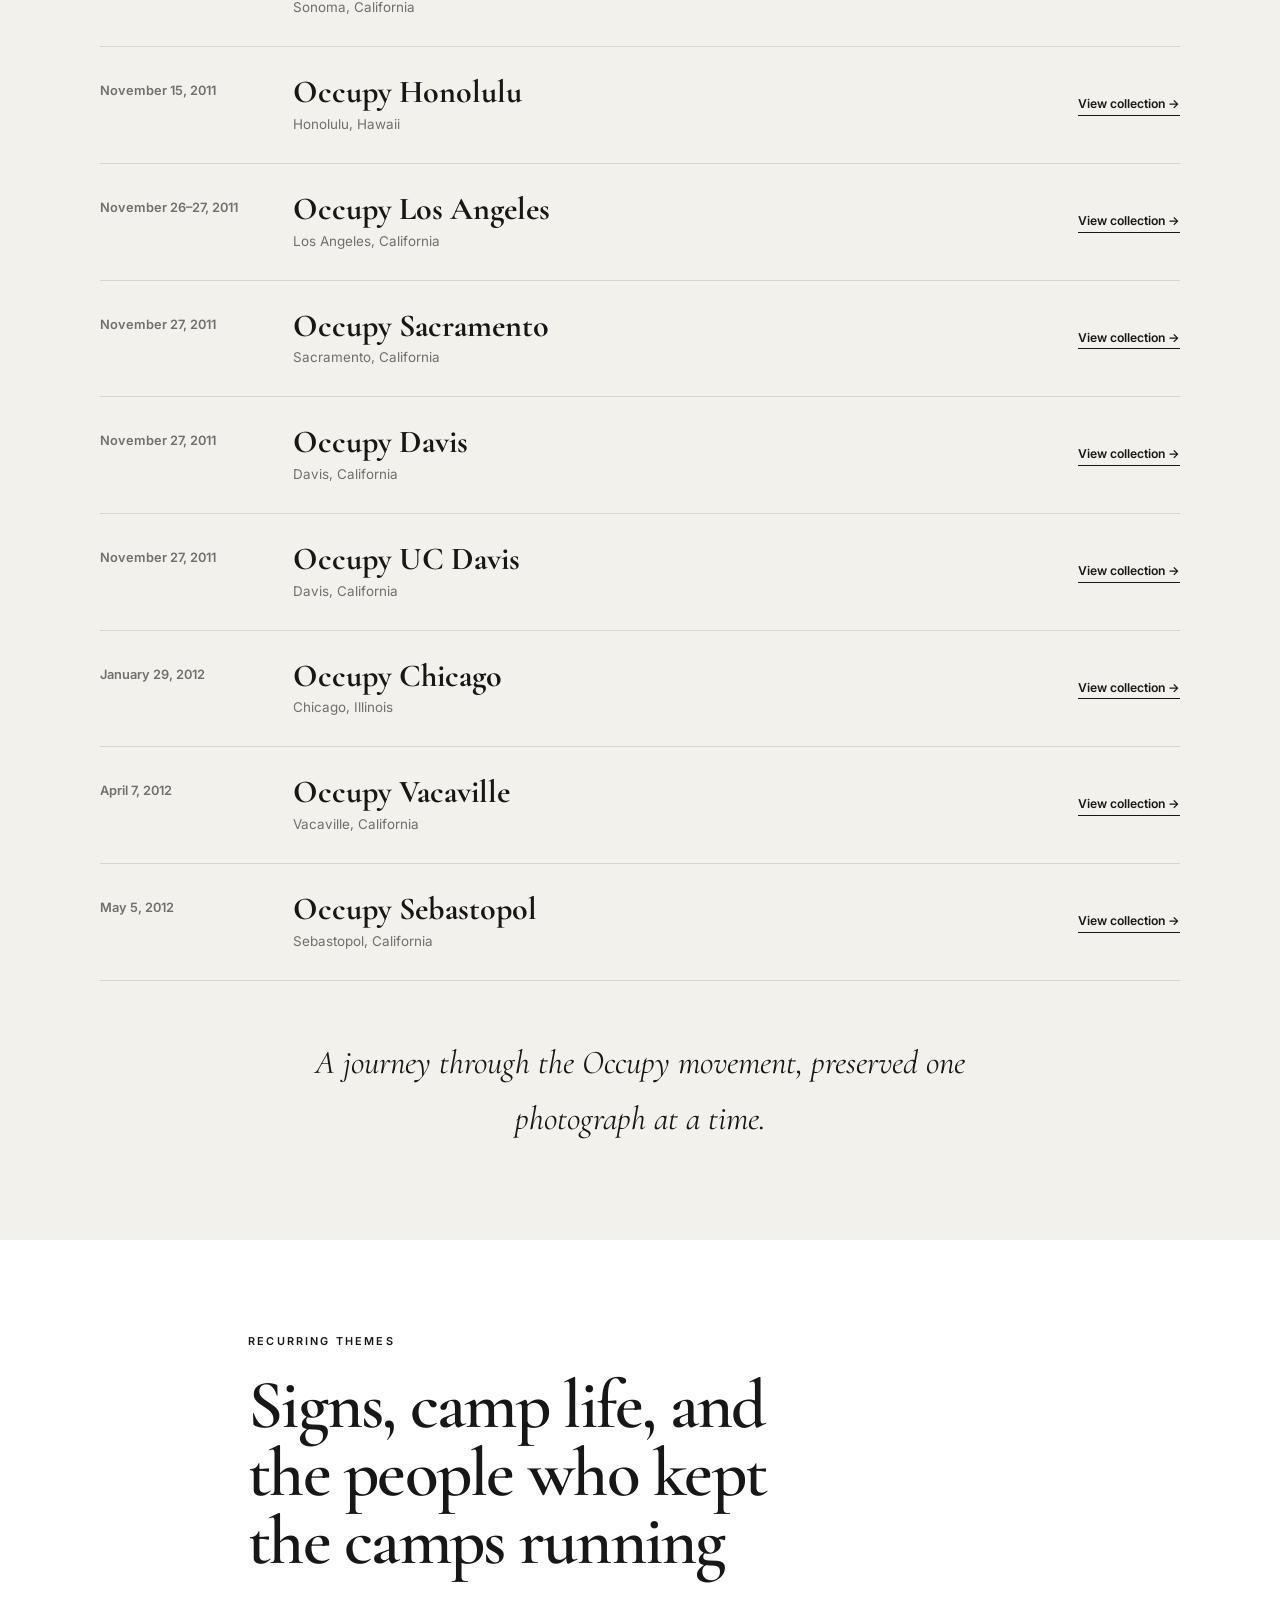
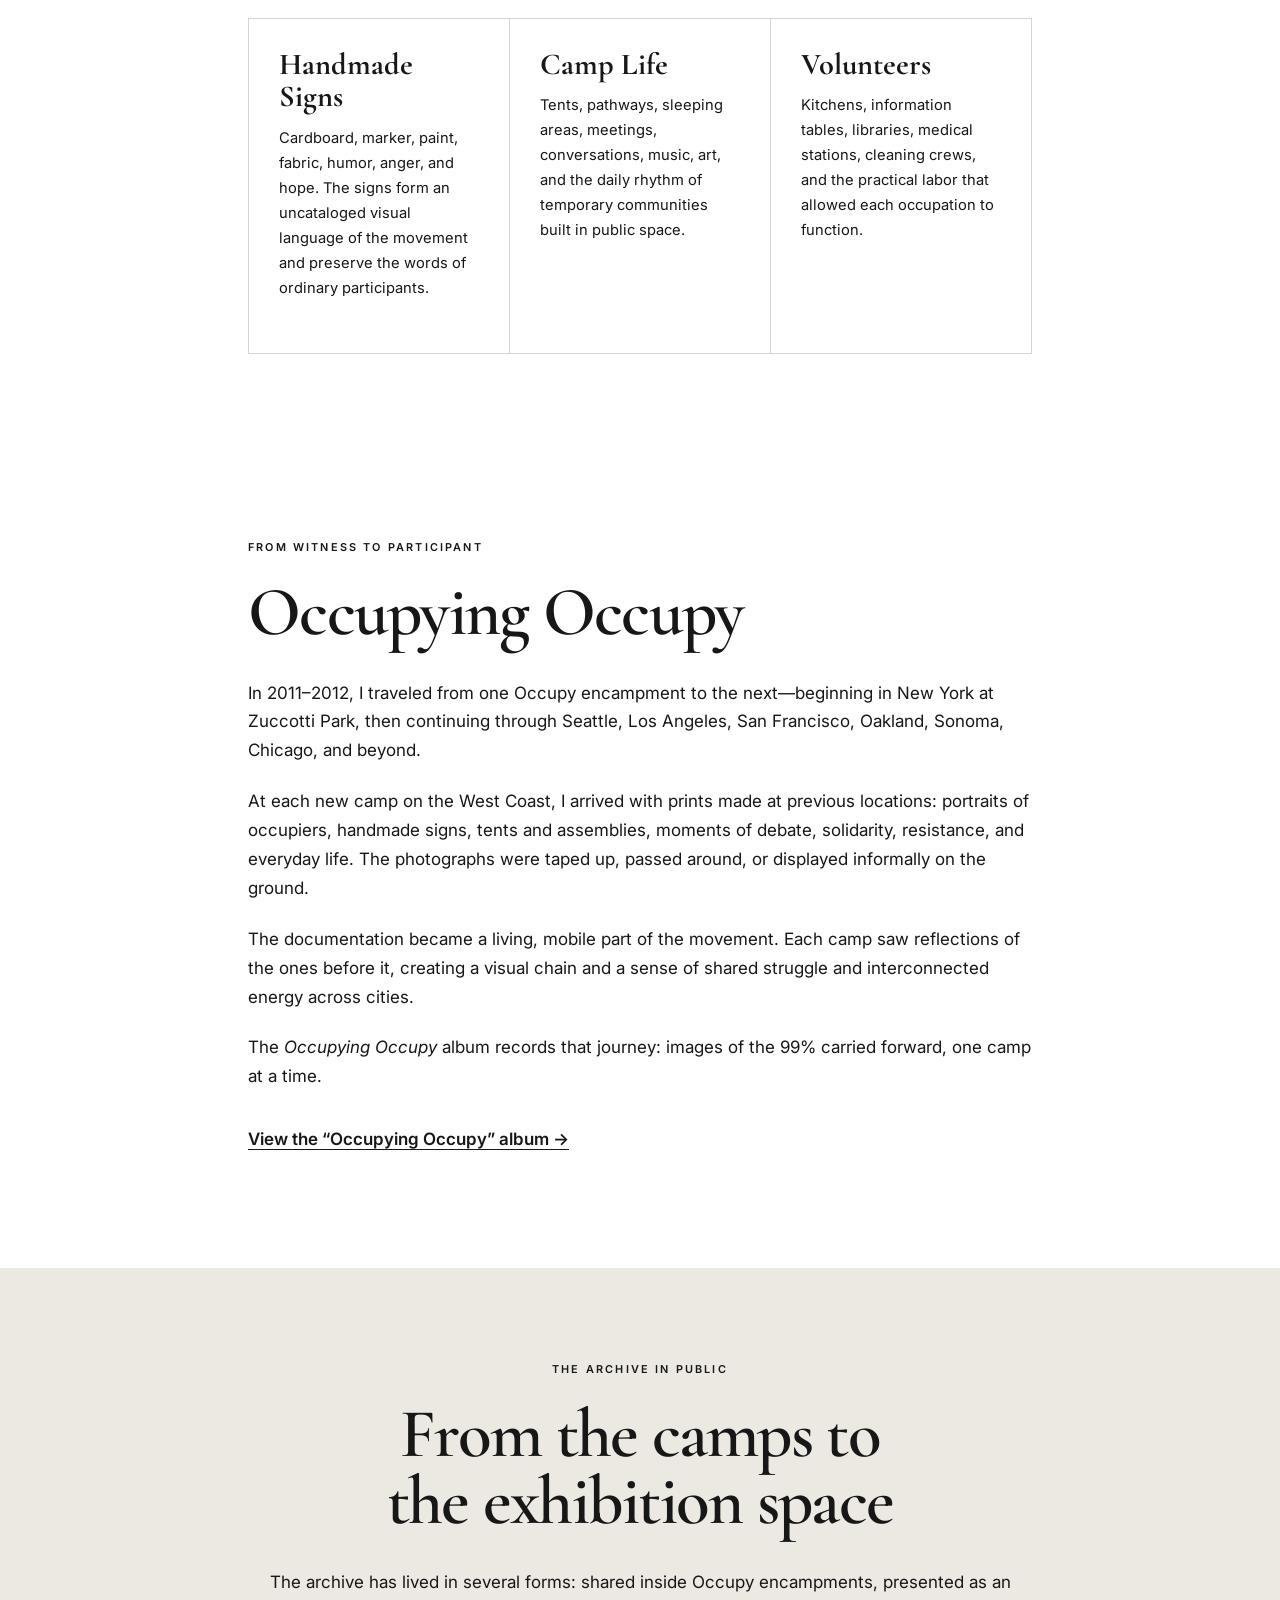
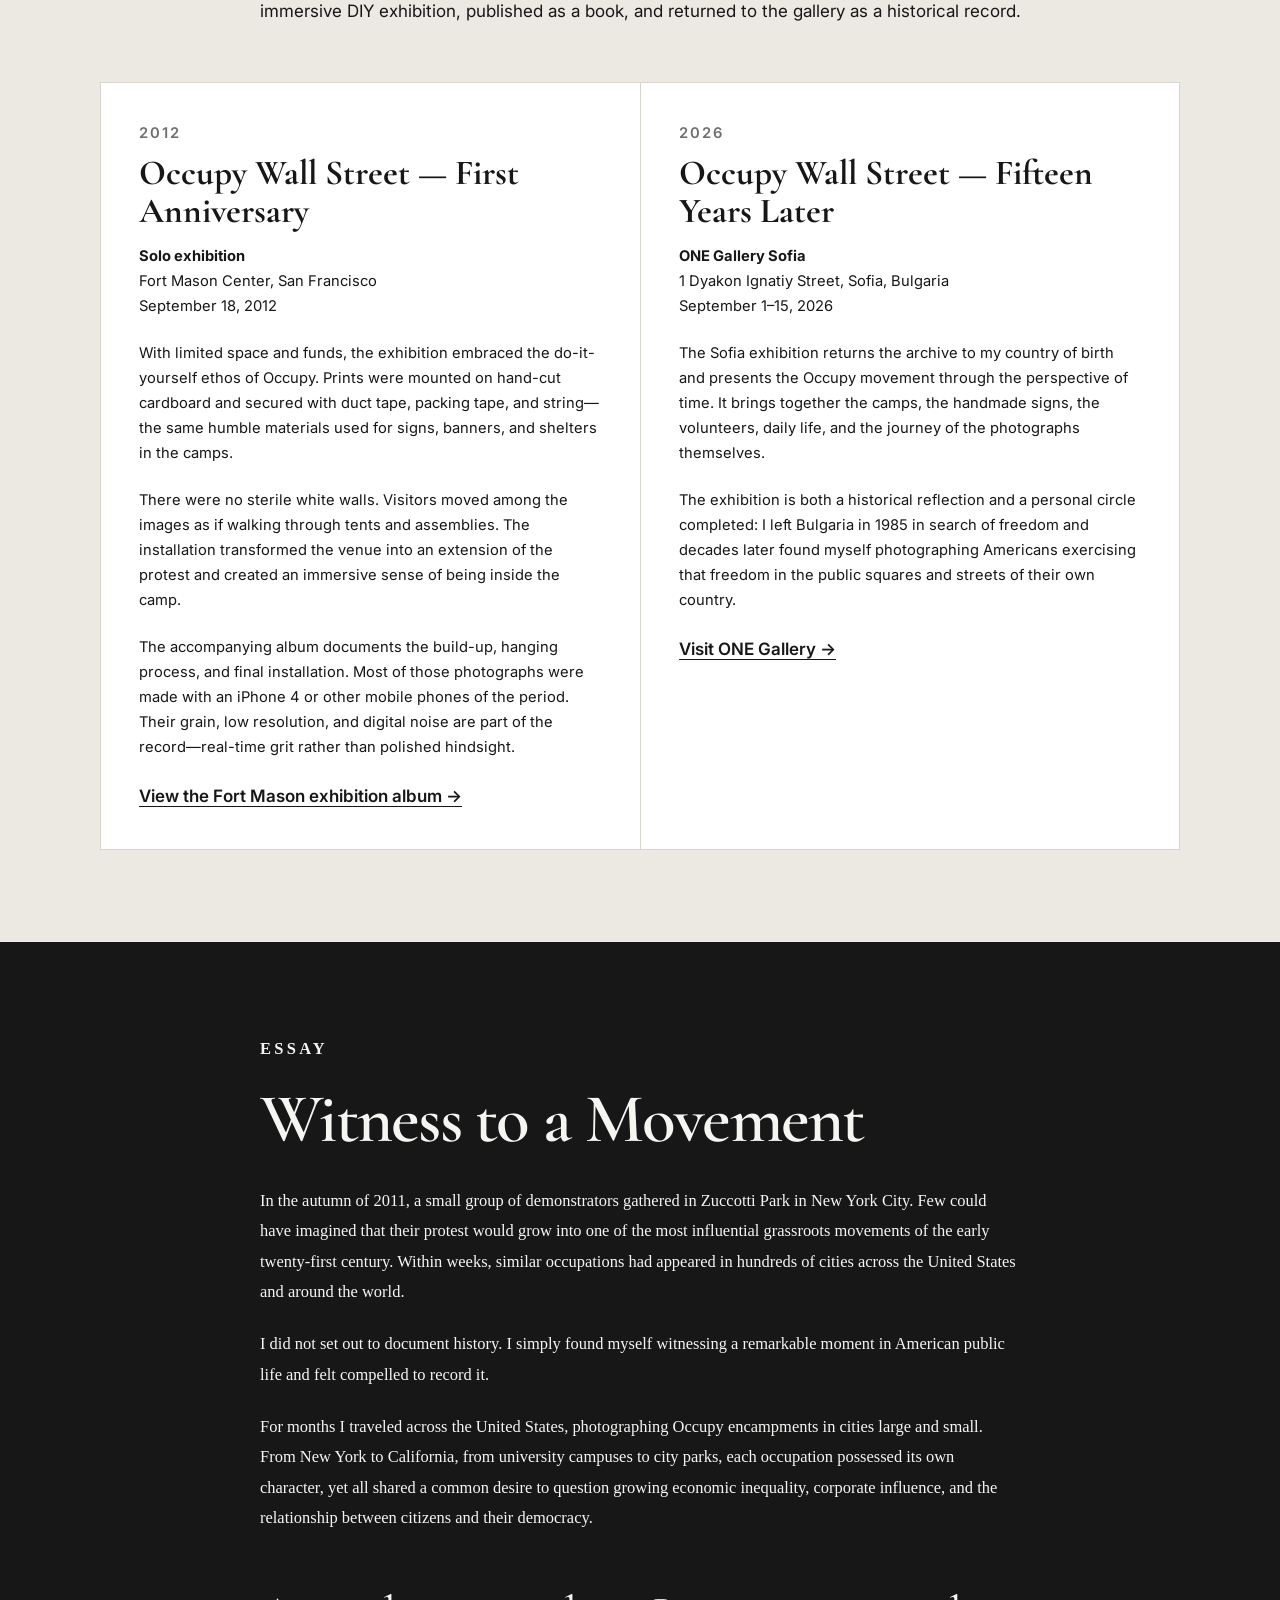
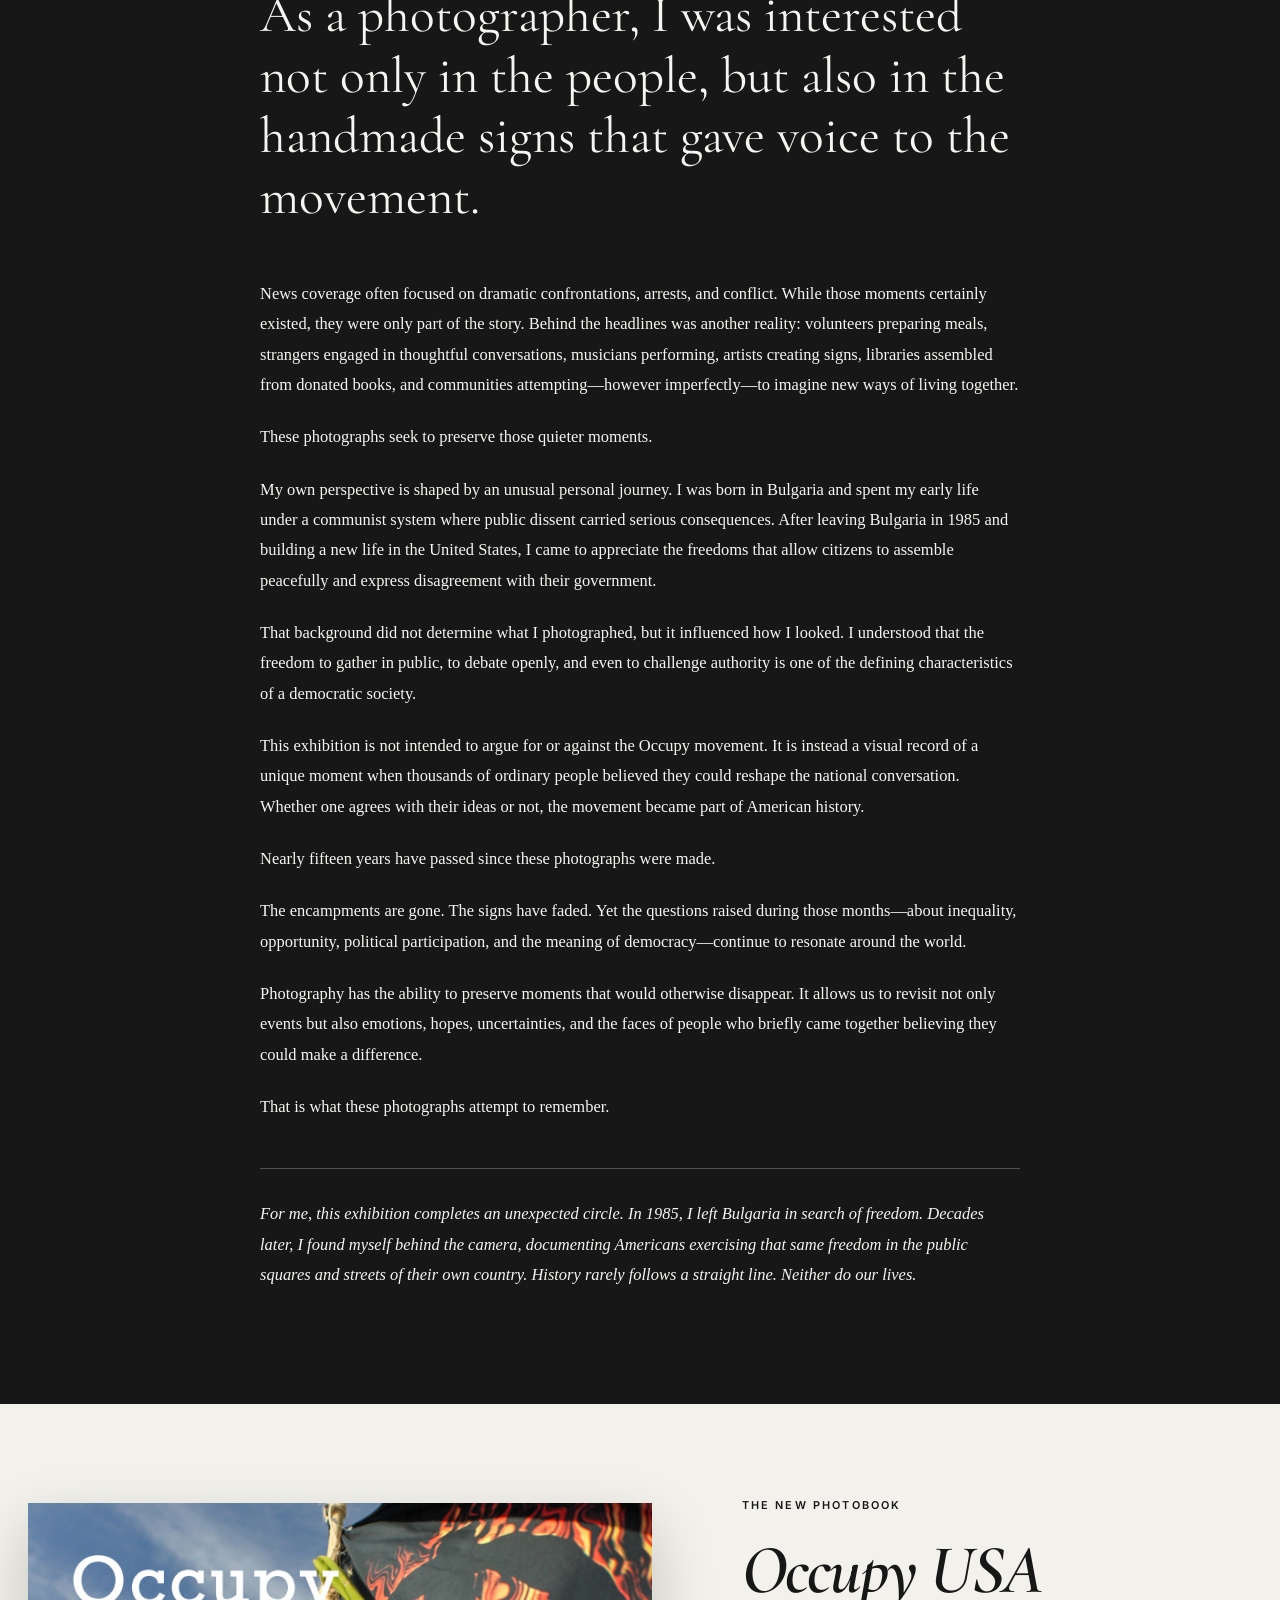
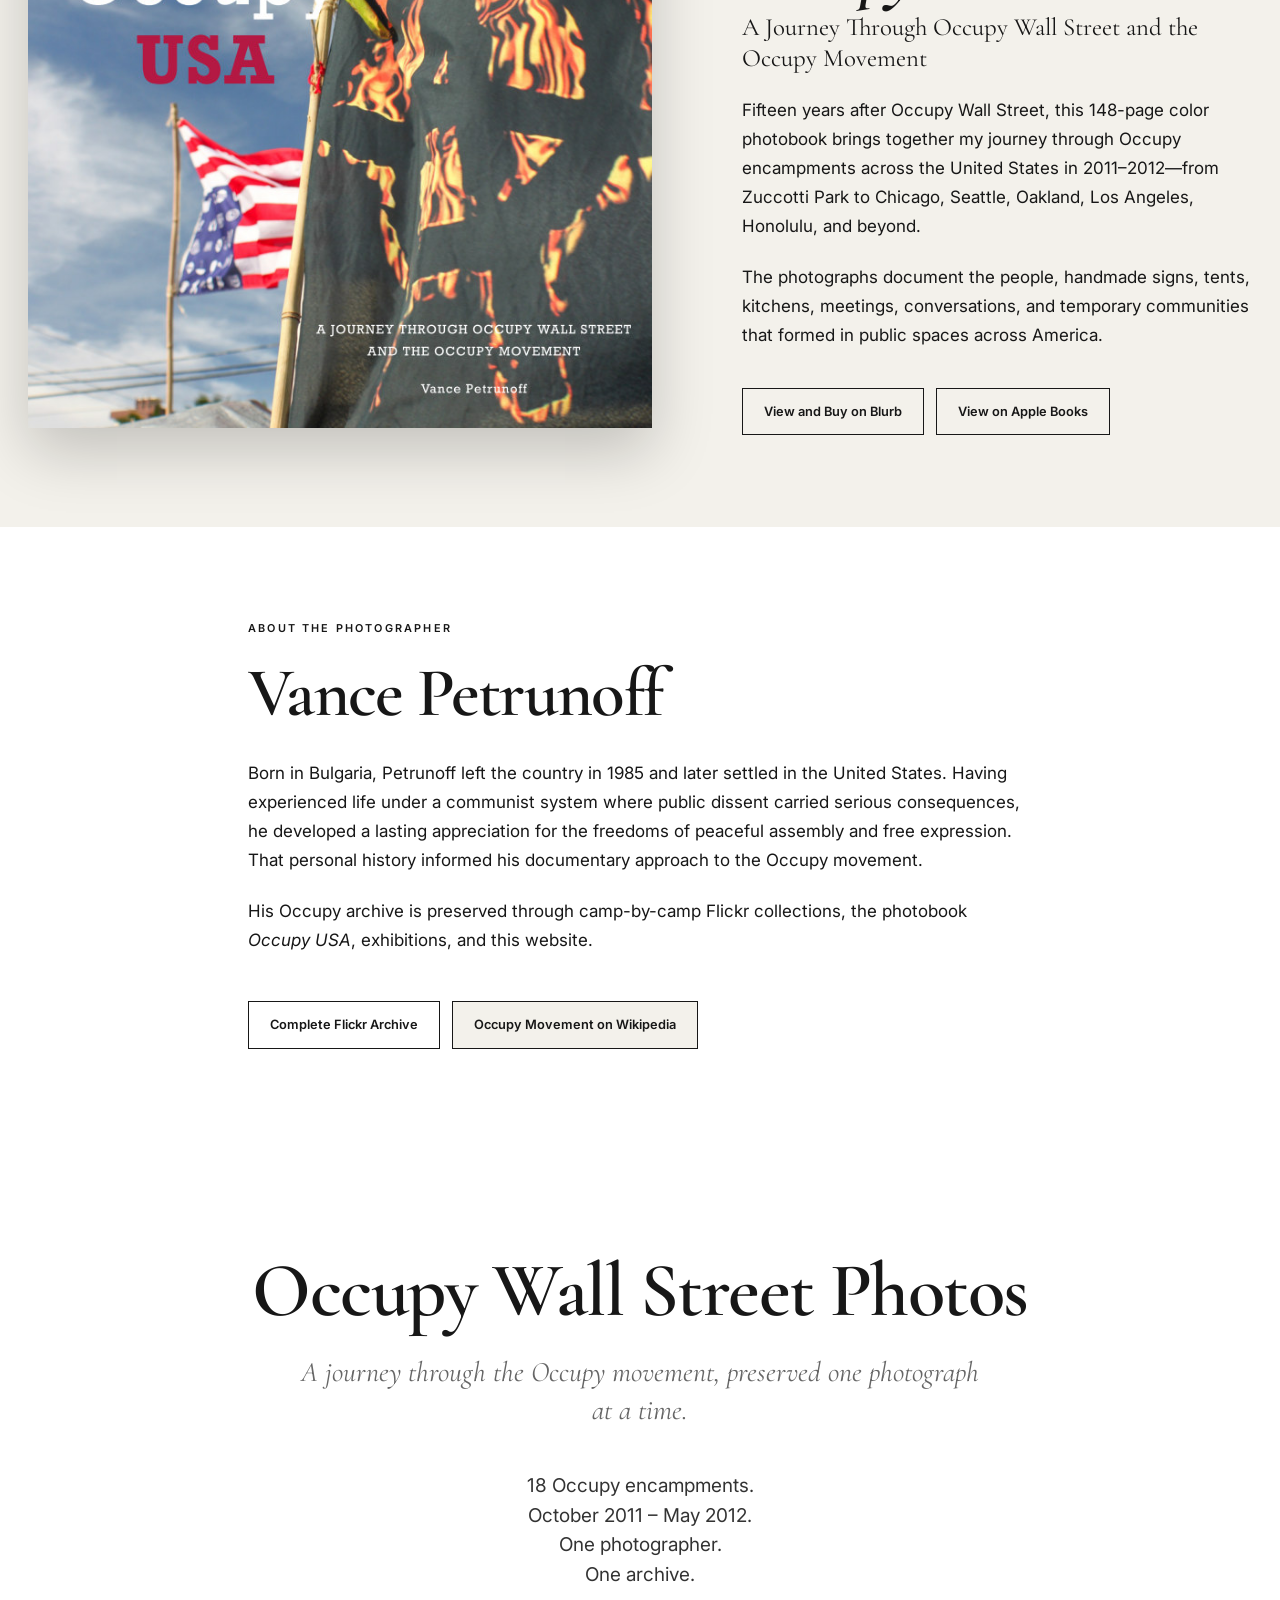
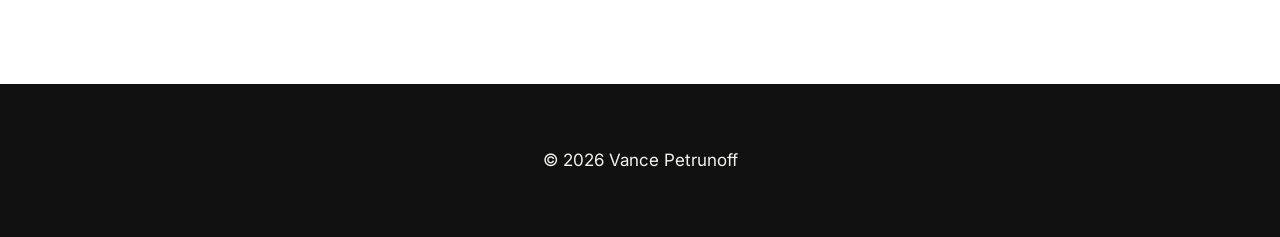
==== commit 225a47b5: "Add files via upload" ====
--- a/index.html
+++ b/index.html
@@ -23,6 +23,15 @@
 
  <link rel="stylesheet" href="style.css?v=7">
   <script src="script.js" defer></script>
+  <!-- Google Analytics -->
+<script async src="https://www.googletagmanager.com/gtag/js?id=G-S9R1RGYG20"></script>
+<script>
+  window.dataLayer = window.dataLayer || [];
+  function gtag(){dataLayer.push(arguments);}
+  gtag('js', new Date());
+
+  gtag('config', 'G-S9R1RGYG20');
+</script>
 </head>
 
 <body id="top">
@@ -377,17 +386,32 @@
       </div>
     </section>
 
-    <section id="book" class="section feature-section">
-      <div class="feature-copy">
-        <p class="section-kicker">The Book</p>
-        <h2><em>Occupy USA</em></h2>
+    <section id="book" class="section book-section" aria-labelledby="book-title">
+      <div class="book-cover">
+        <img src="images/occupy-usa-book-cover.jpg" alt="Cover of Occupy USA by Vance Petrunoff" loading="lazy">
+      </div>
+
+      <div class="book-copy">
+        <p class="section-kicker">The New Photobook</p>
+        <h2 id="book-title"><em>Occupy USA</em></h2>
+        <p class="book-subtitle">A Journey Through Occupy Wall Street and the Occupy Movement</p>
         <p>
-          A photographic publication presenting 142 color photographs from Occupy encampments
-          across the United States.
+          Fifteen years after Occupy Wall Street, this 148-page color photobook brings together
+          my journey through Occupy encampments across the United States in 2011–2012—from
+          Zuccotti Park to Chicago, Seattle, Oakland, Los Angeles, Honolulu, and beyond.
         </p>
-        <a class="button" href="https://books.apple.com/us/book/occupy-usa/id687690426" target="_blank" rel="noopener noreferrer">
-          View on Apple Books
-        </a>
+        <p>
+          The photographs document the people, handmade signs, tents, kitchens, meetings,
+          conversations, and temporary communities that formed in public spaces across America.
+        </p>
+        <div class="book-links">
+          <a class="button" href="https://www.blurb.com/b/12969468-occupy-usa" target="_blank" rel="noopener noreferrer">
+            View and Buy on Blurb
+          </a>
+          <a class="button button-secondary" href="https://books.apple.com/us/book/occupy-usa/id687690426" target="_blank" rel="noopener noreferrer">
+            View on Apple Books
+          </a>
+        </div>
       </div>
     </section>
 
@@ -401,7 +425,7 @@
 
       <p>
         His Occupy archive is preserved through camp-by-camp Flickr collections,
-        the Apple Books publication <em>Occupy USA</em>, exhibitions, and this website.
+        the photobook <em>Occupy USA</em>, exhibitions, and this website.
       </p>
 
       <div class="link-row">
--- a/style.css
+++ b/style.css
@@ -422,13 +422,41 @@
 
 /* Book and biography */
 
-.feature-section {
-  text-align: center;
-}
-
-.feature-copy {
-  max-width: 680px;
-  margin: 0 auto;
+.book-section {
+  display: grid;
+  grid-template-columns: minmax(0, 1.1fr) minmax(300px, 0.9fr);
+  align-items: center;
+  gap: clamp(42px, 7vw, 96px);
+  background: var(--soft);
+}
+
+.book-cover img {
+  display: block;
+  width: 100%;
+  height: auto;
+  box-shadow: 0 24px 58px rgba(0, 0, 0, 0.2);
+}
+
+.book-copy {
+  max-width: 600px;
+}
+
+.book-copy h2 {
+  margin-bottom: 8px;
+}
+
+.book-subtitle {
+  margin: 0 0 28px;
+  font-family: "Cormorant Garamond", Georgia, serif;
+  font-size: clamp(1.2rem, 2vw, 1.55rem);
+  line-height: 1.25;
+}
+
+.book-links {
+  display: flex;
+  flex-wrap: wrap;
+  gap: 12px;
+  margin-top: 12px;
 }
 
 .button {
@@ -525,6 +553,23 @@
 }
 
 @media (max-width: 760px) {
+  .book-section {
+    grid-template-columns: 1fr;
+    gap: 38px;
+  }
+
+  .book-copy {
+    max-width: none;
+  }
+
+  .book-links {
+    display: block;
+  }
+
+  .book-links .button {
+    margin-right: 8px;
+  }
+
   :root {
     --header-height: 68px;
   }
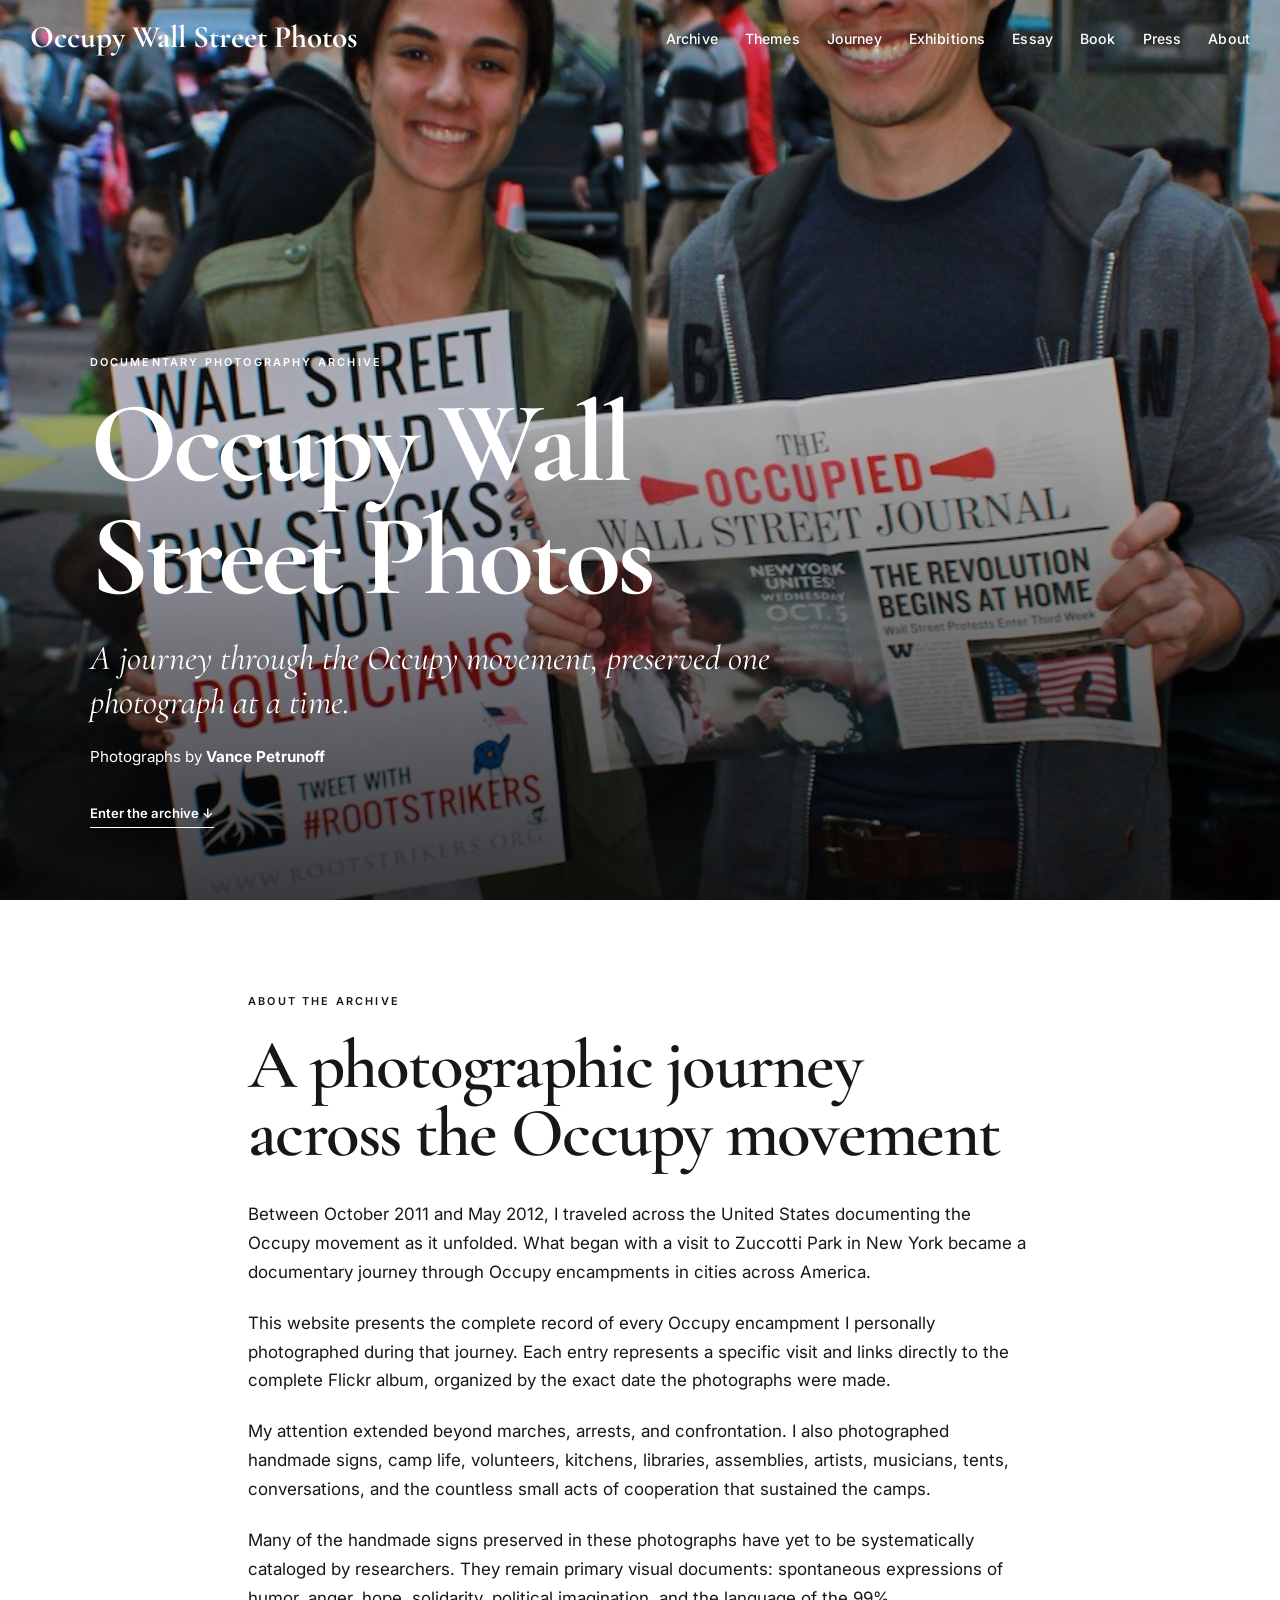
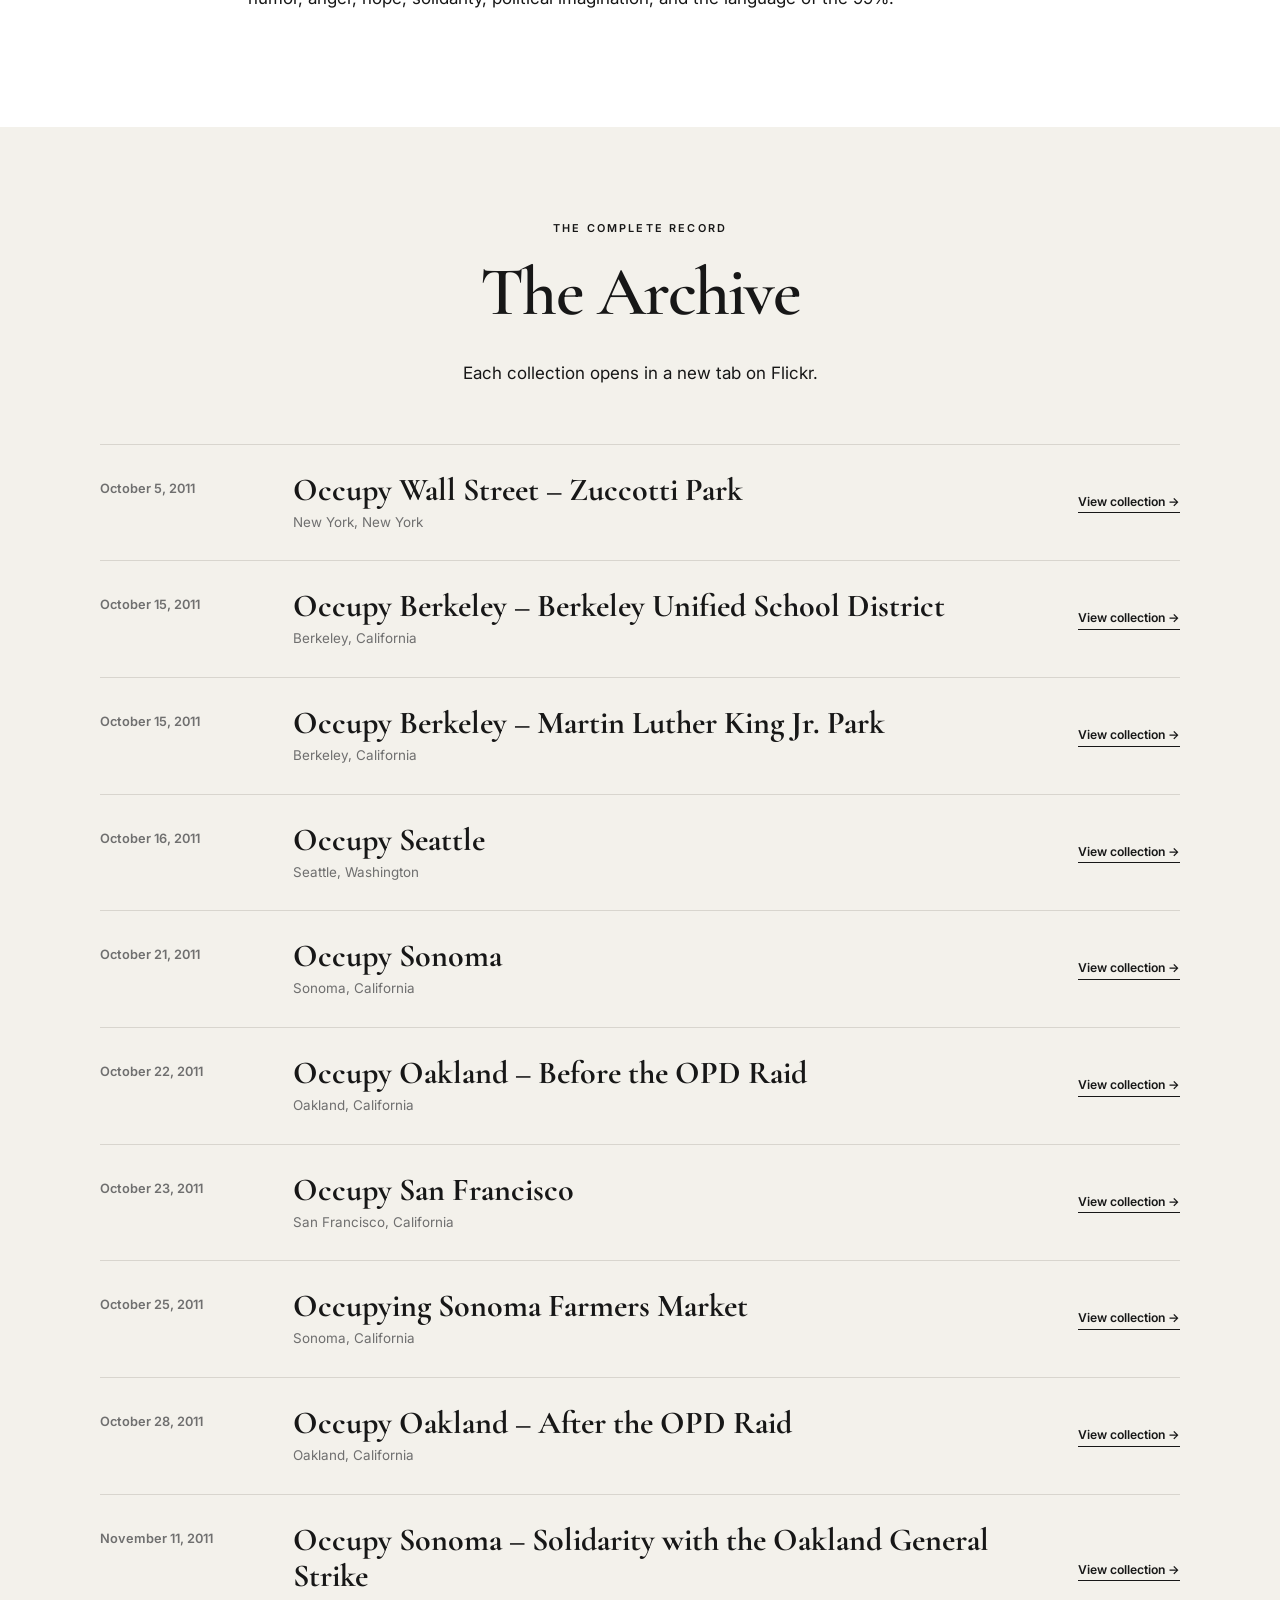
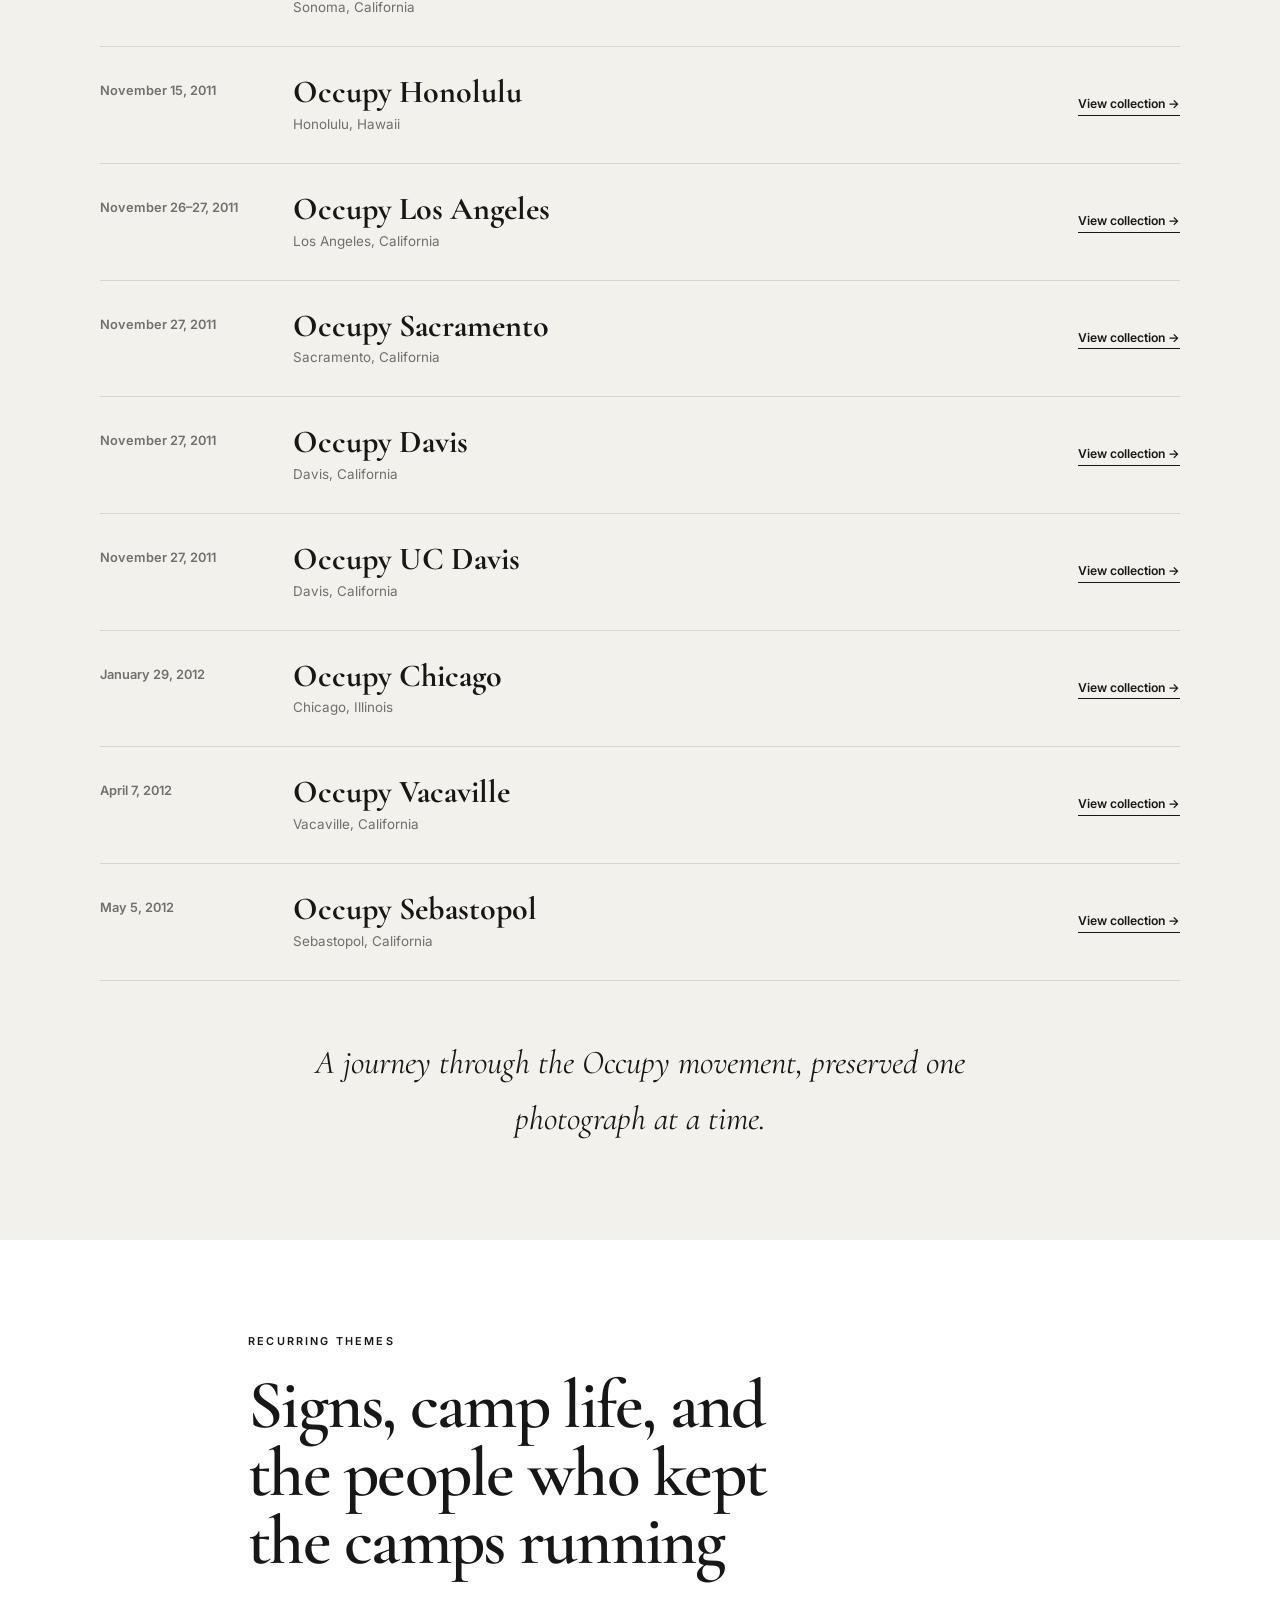
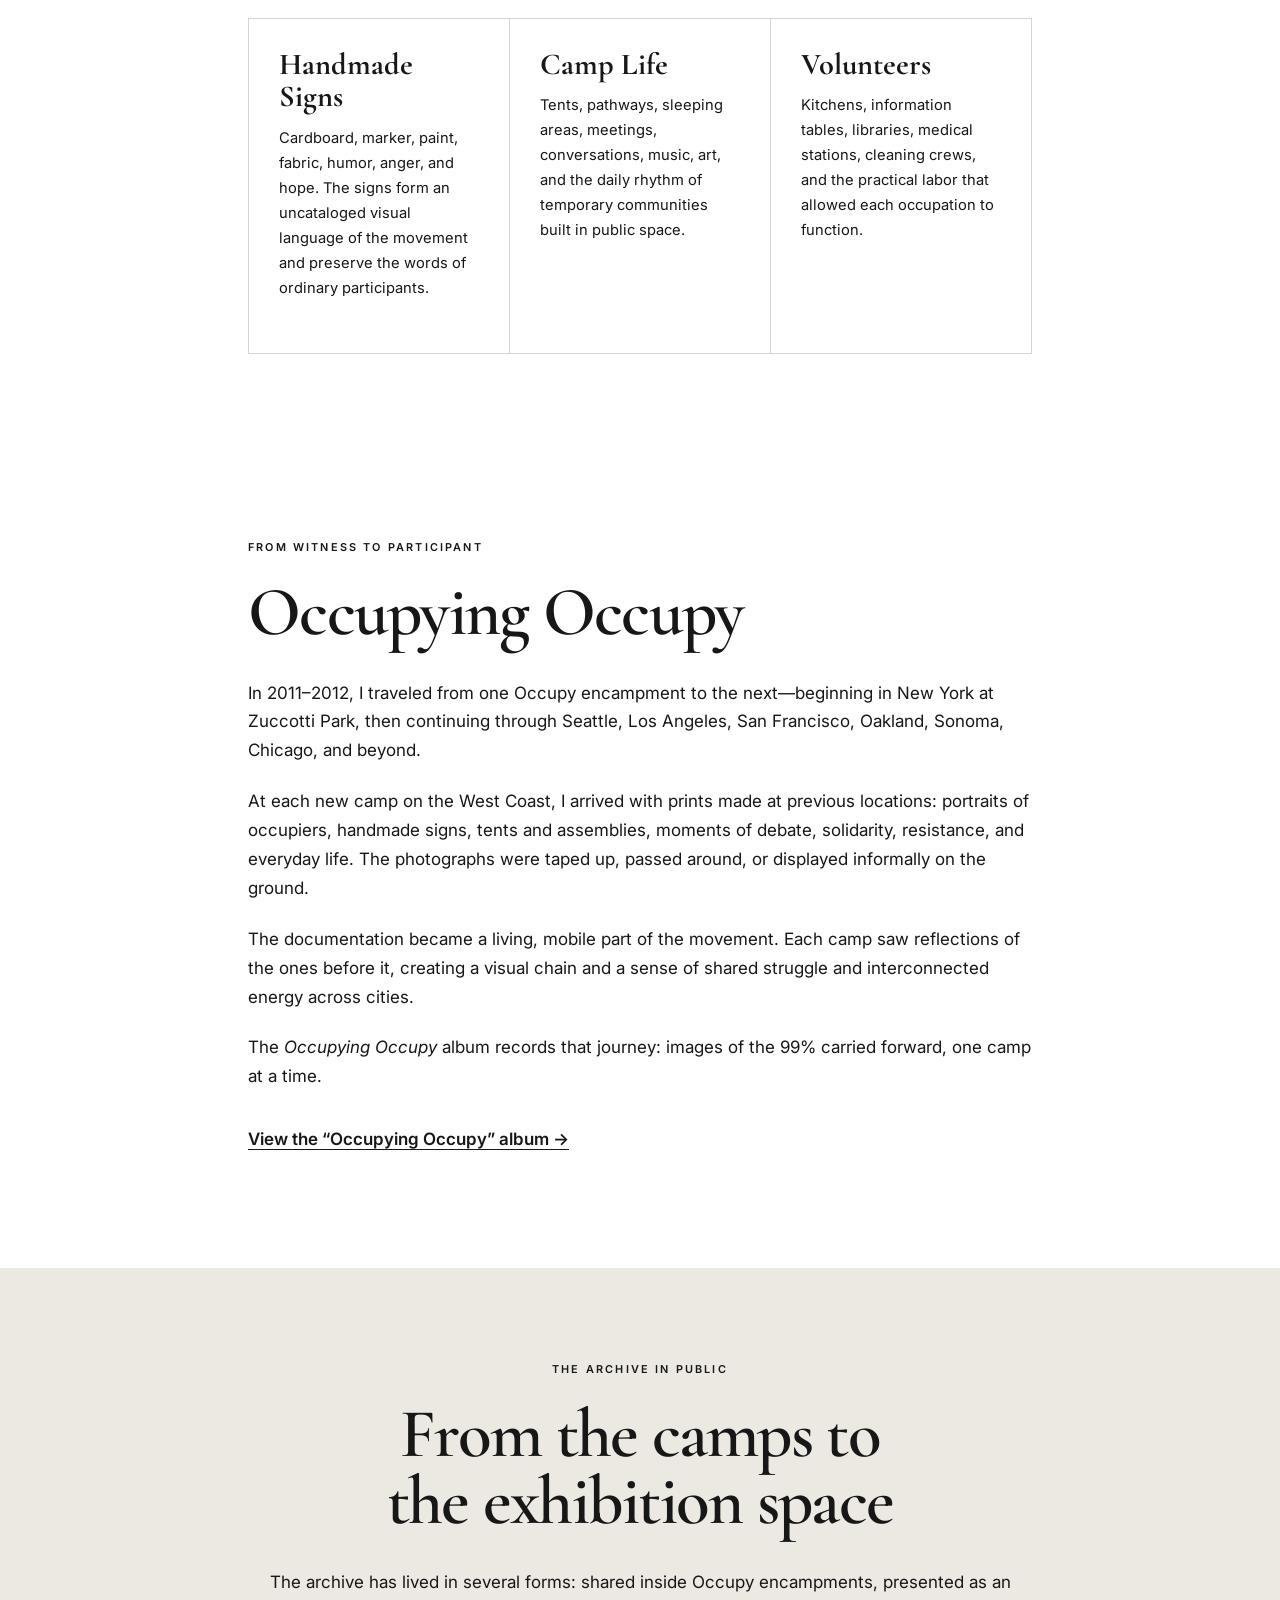
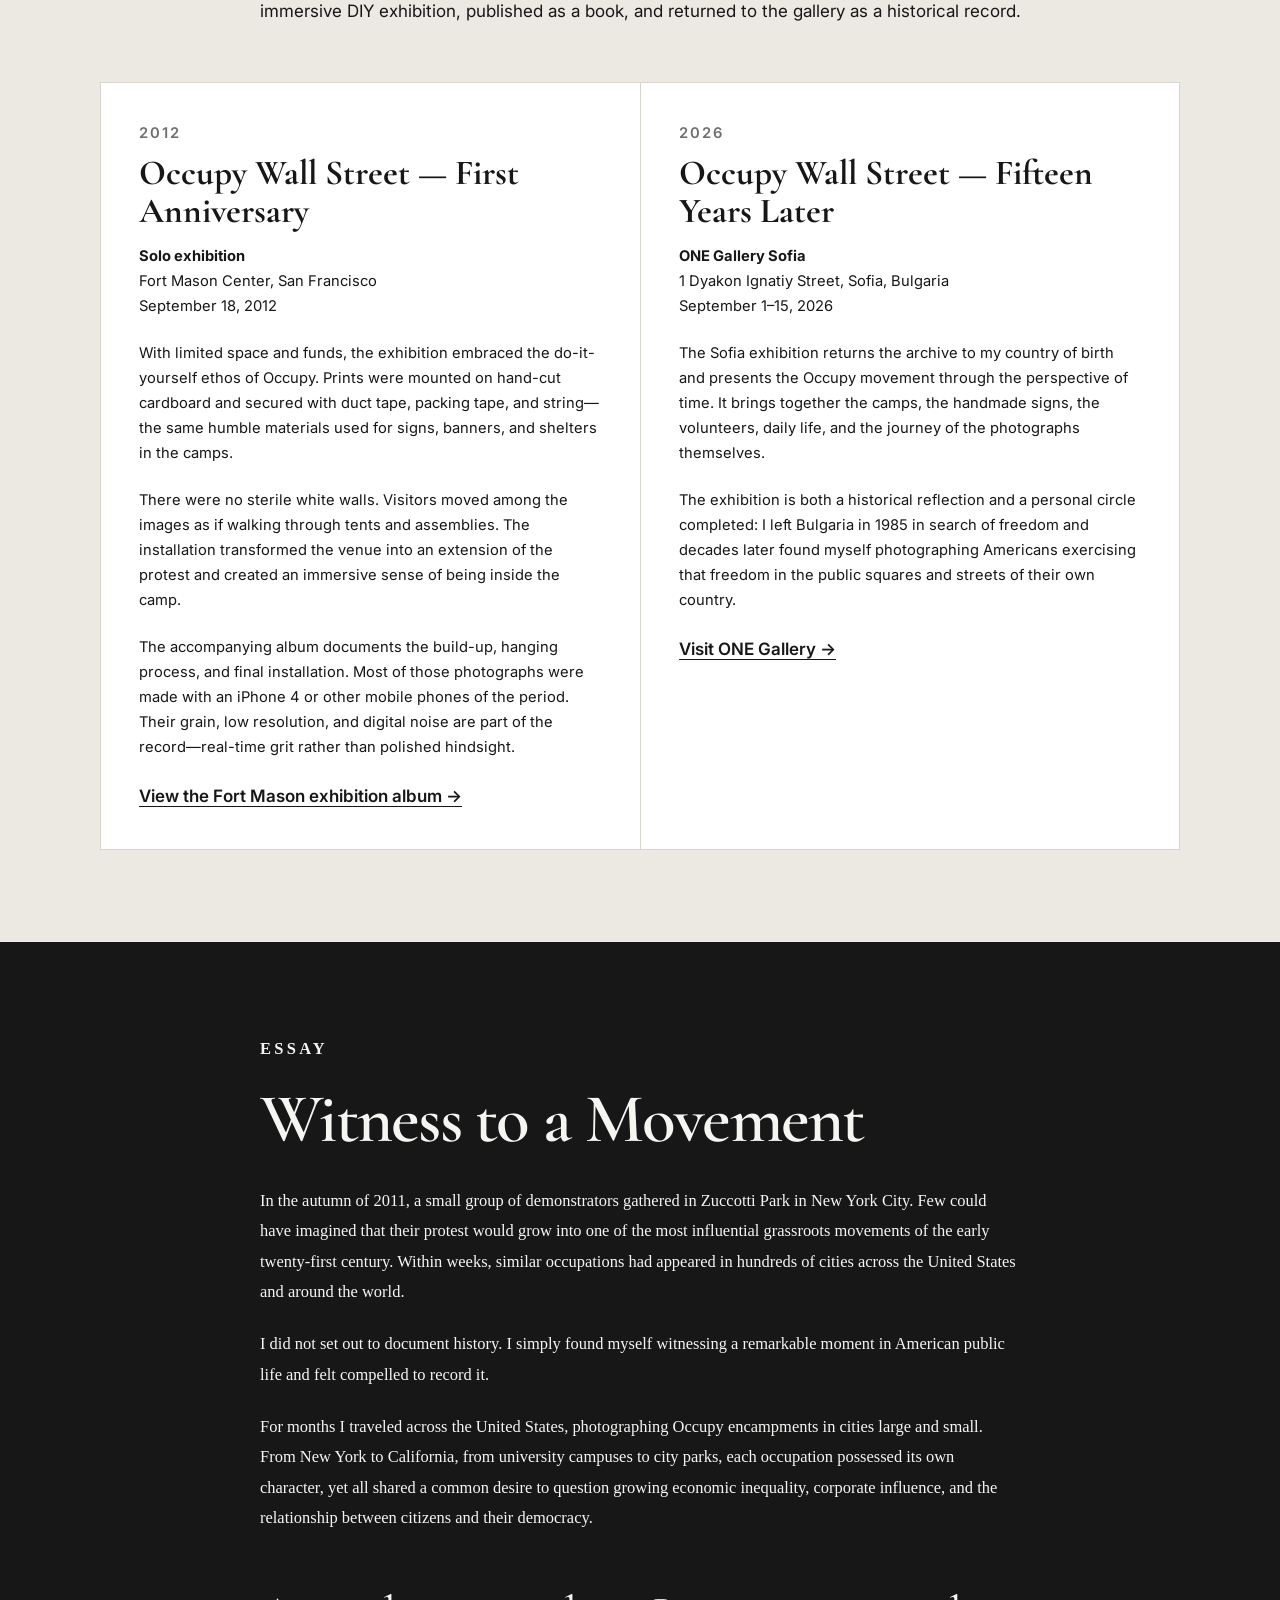
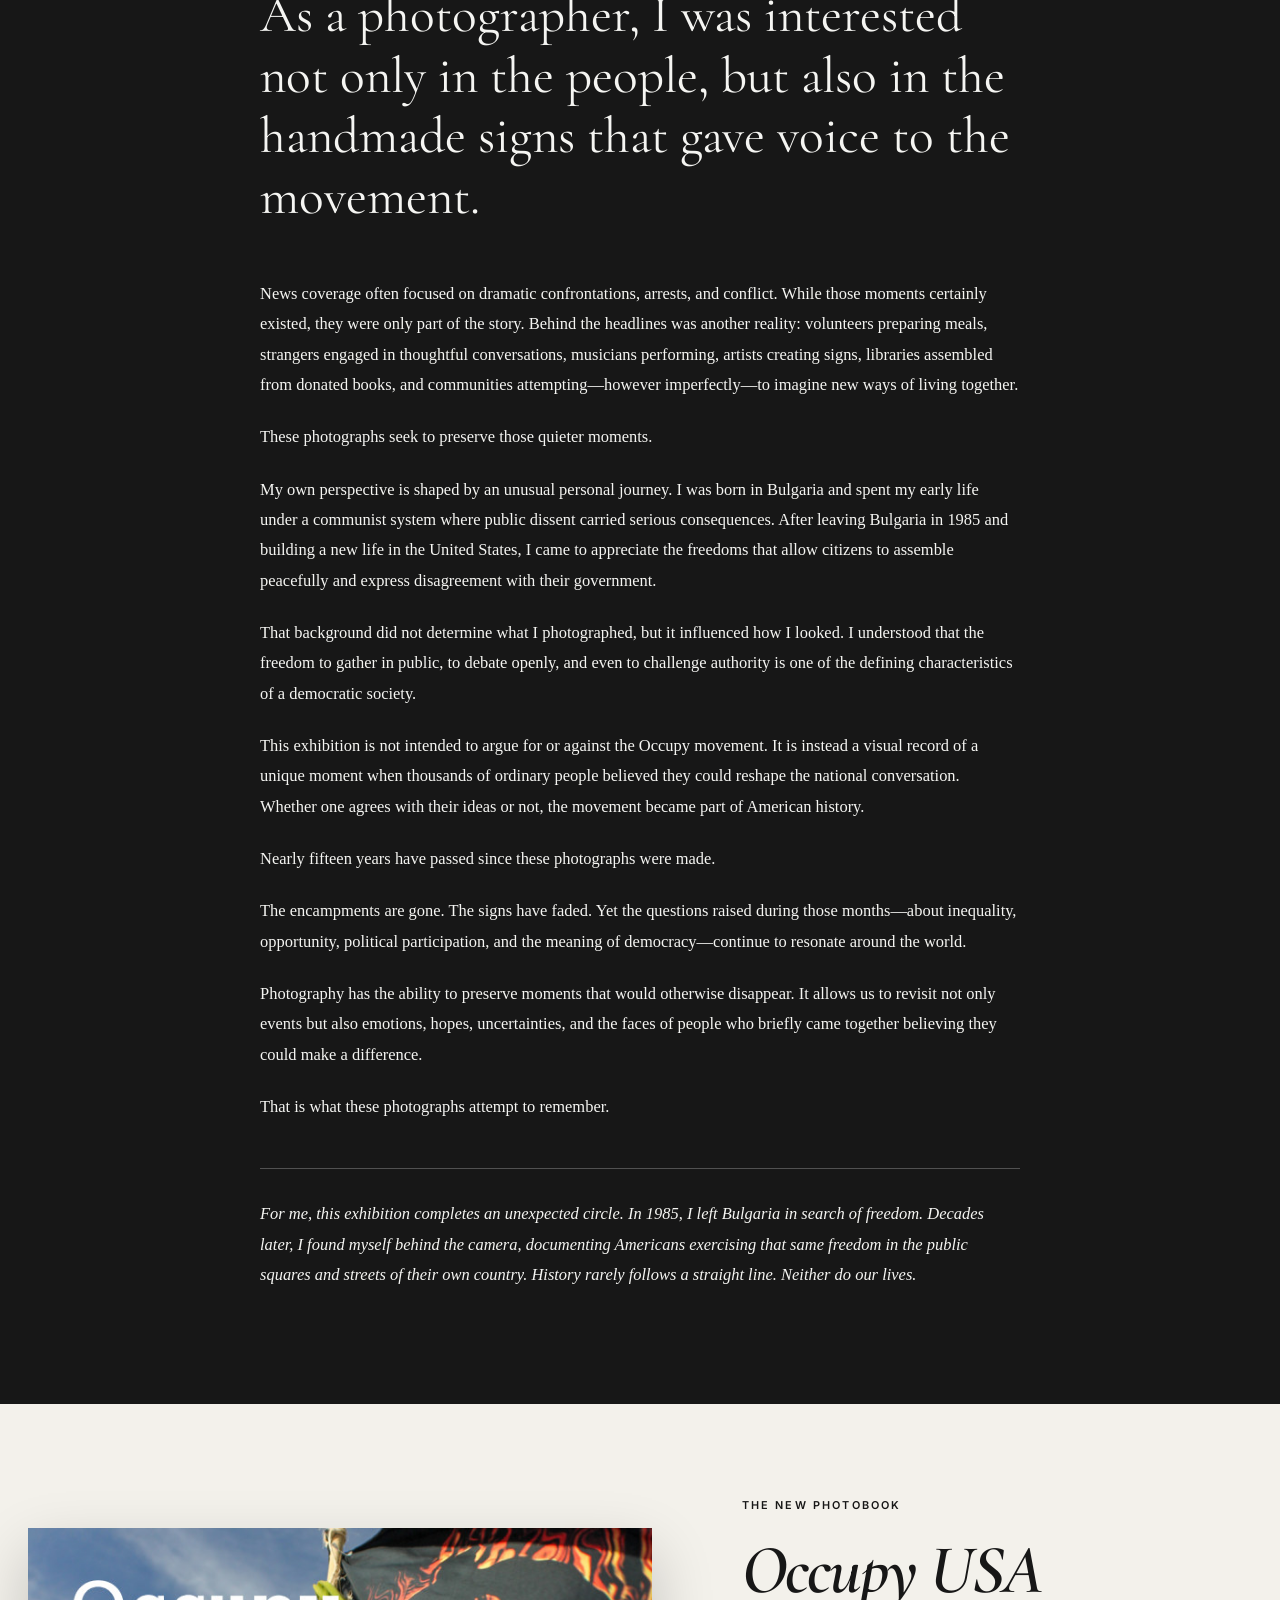
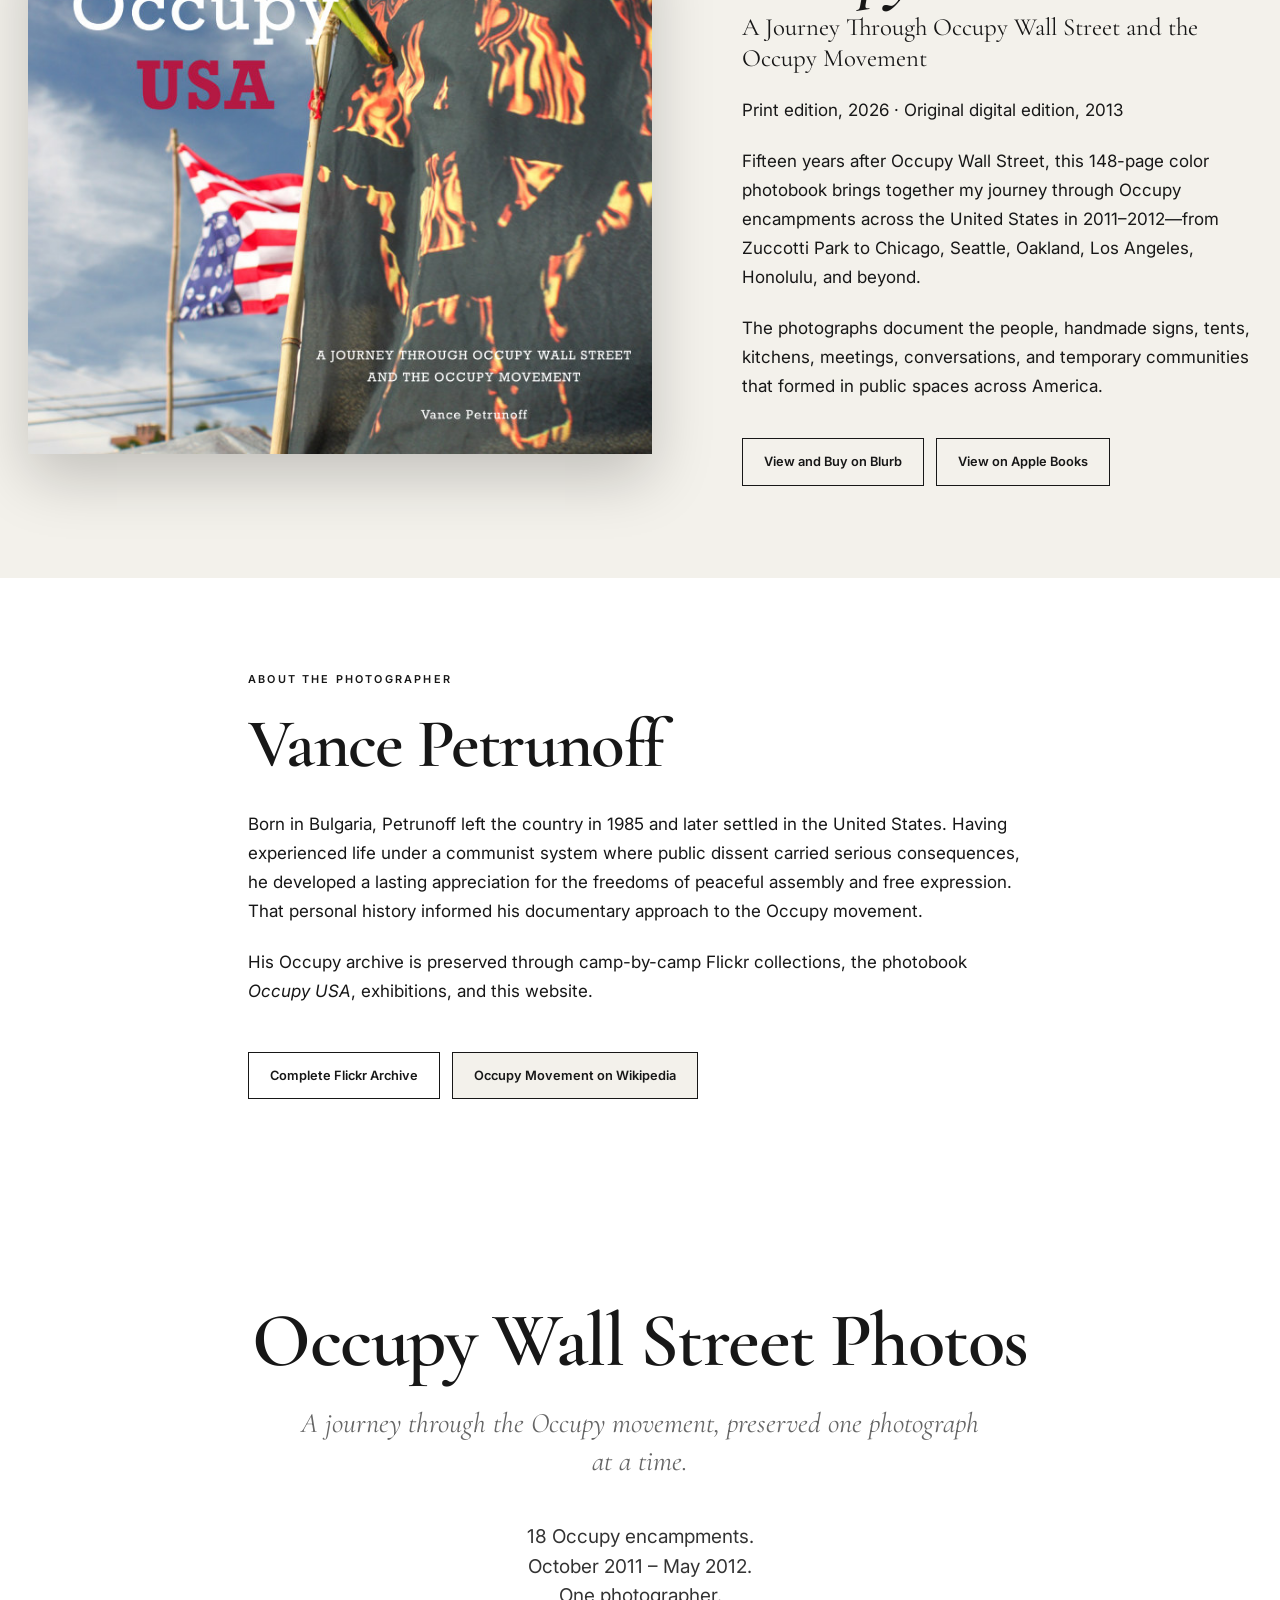
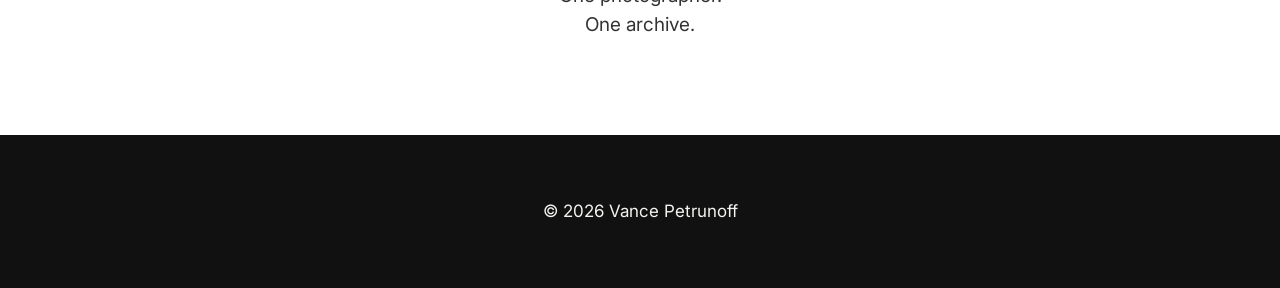
==== commit 3f5daac4: "Update book subtitle and add editions details Added book editions information to the subtitle." ====
--- a/index.html
+++ b/index.html
@@ -394,8 +394,13 @@
       <div class="book-copy">
         <p class="section-kicker">The New Photobook</p>
         <h2 id="book-title"><em>Occupy USA</em></h2>
-        <p class="book-subtitle">A Journey Through Occupy Wall Street and the Occupy Movement</p>
-        <p>
+        <p class="book-subtitle">
+  A Journey Through Occupy Wall Street and the Occupy Movement
+</p>
+
+<p class="book-editions">
+  Print edition, 2026 · Original digital edition, 2013
+</p>
           Fifteen years after Occupy Wall Street, this 148-page color photobook brings together
           my journey through Occupy encampments across the United States in 2011–2012—from
           Zuccotti Park to Chicago, Seattle, Oakland, Los Angeles, Honolulu, and beyond.
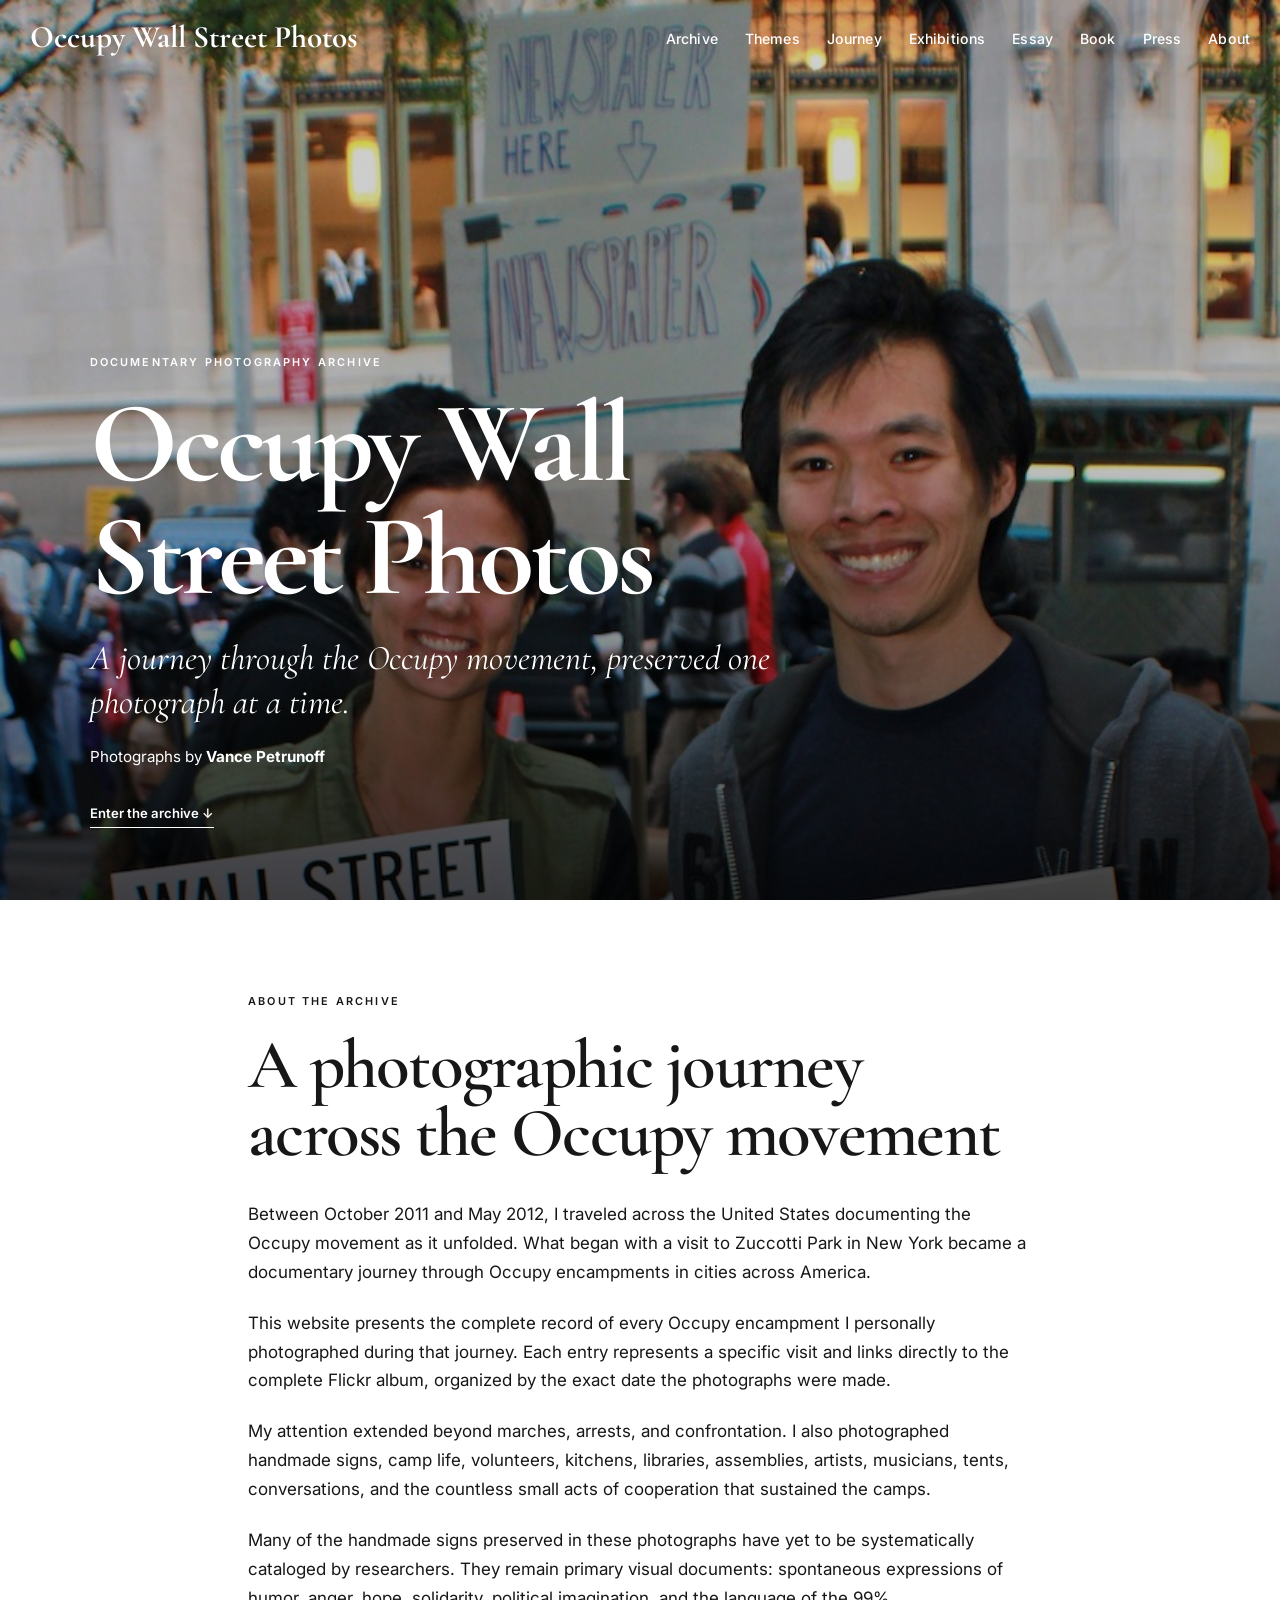
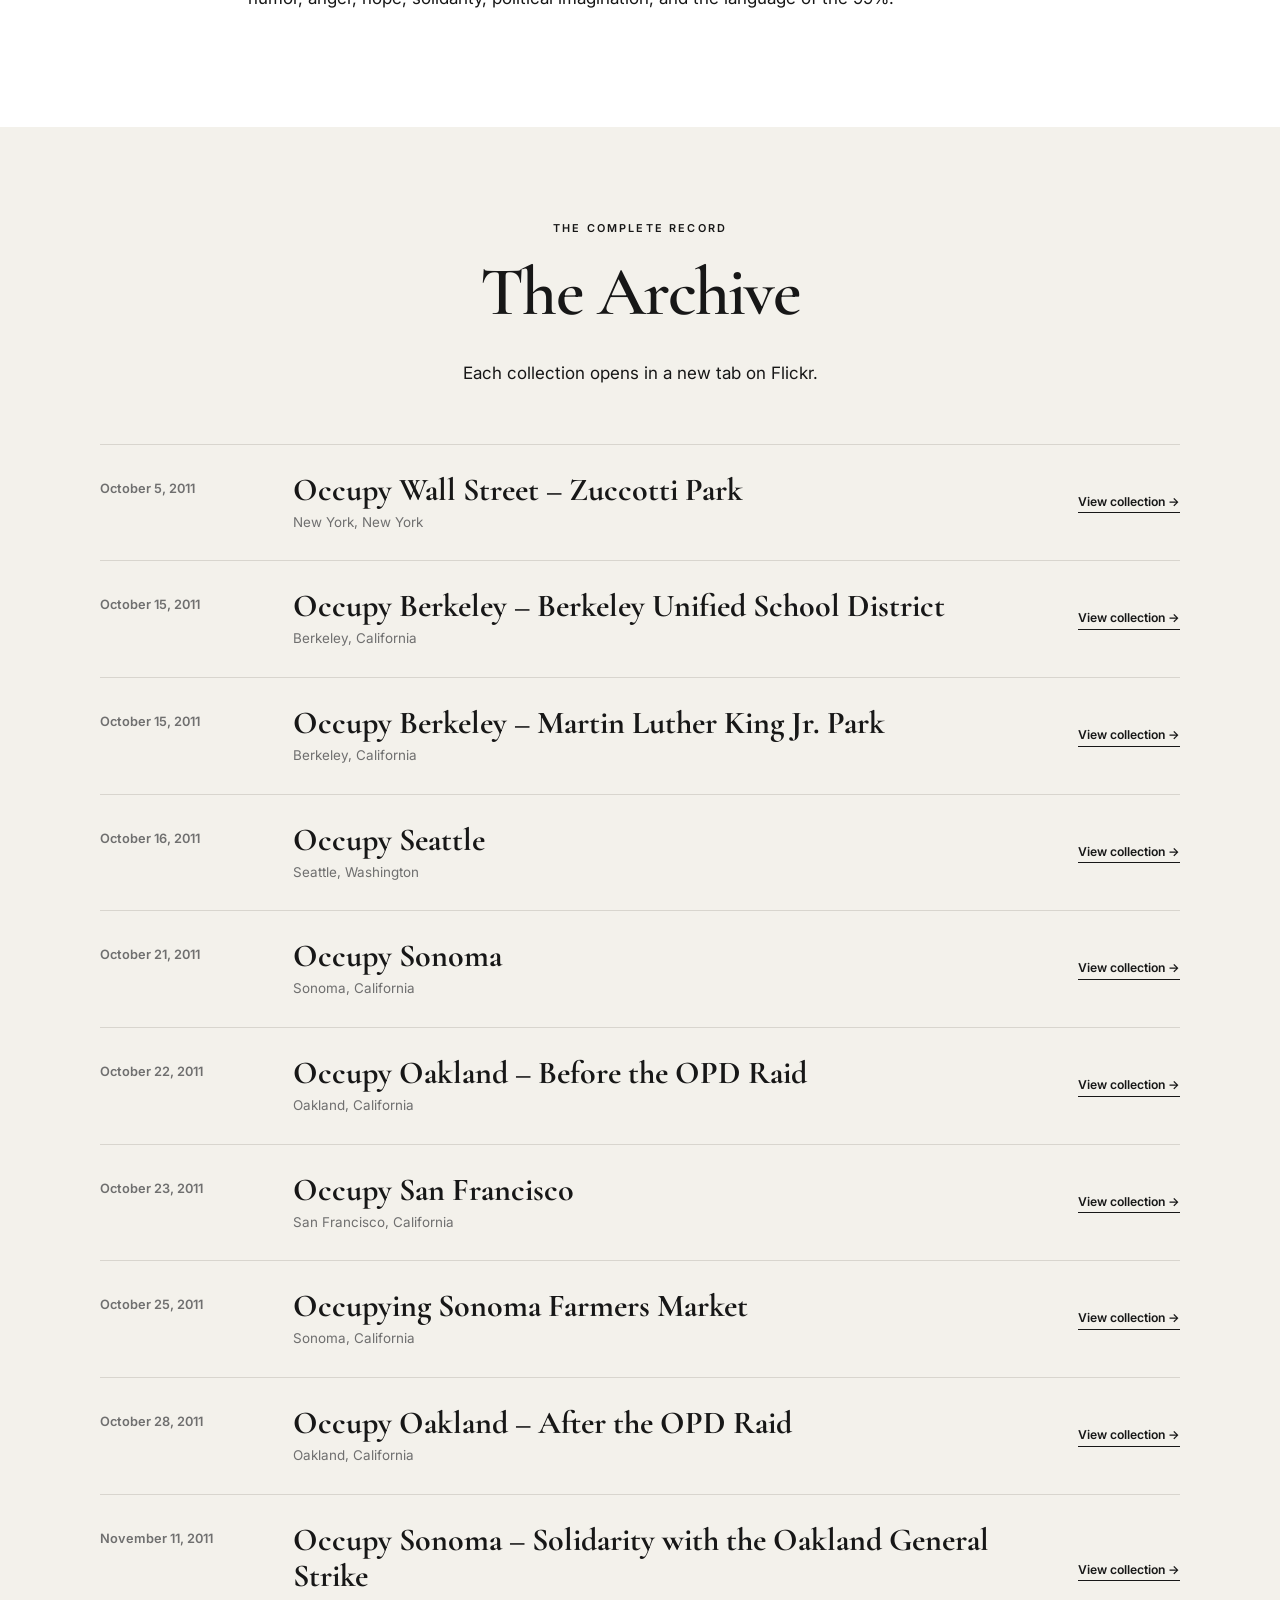
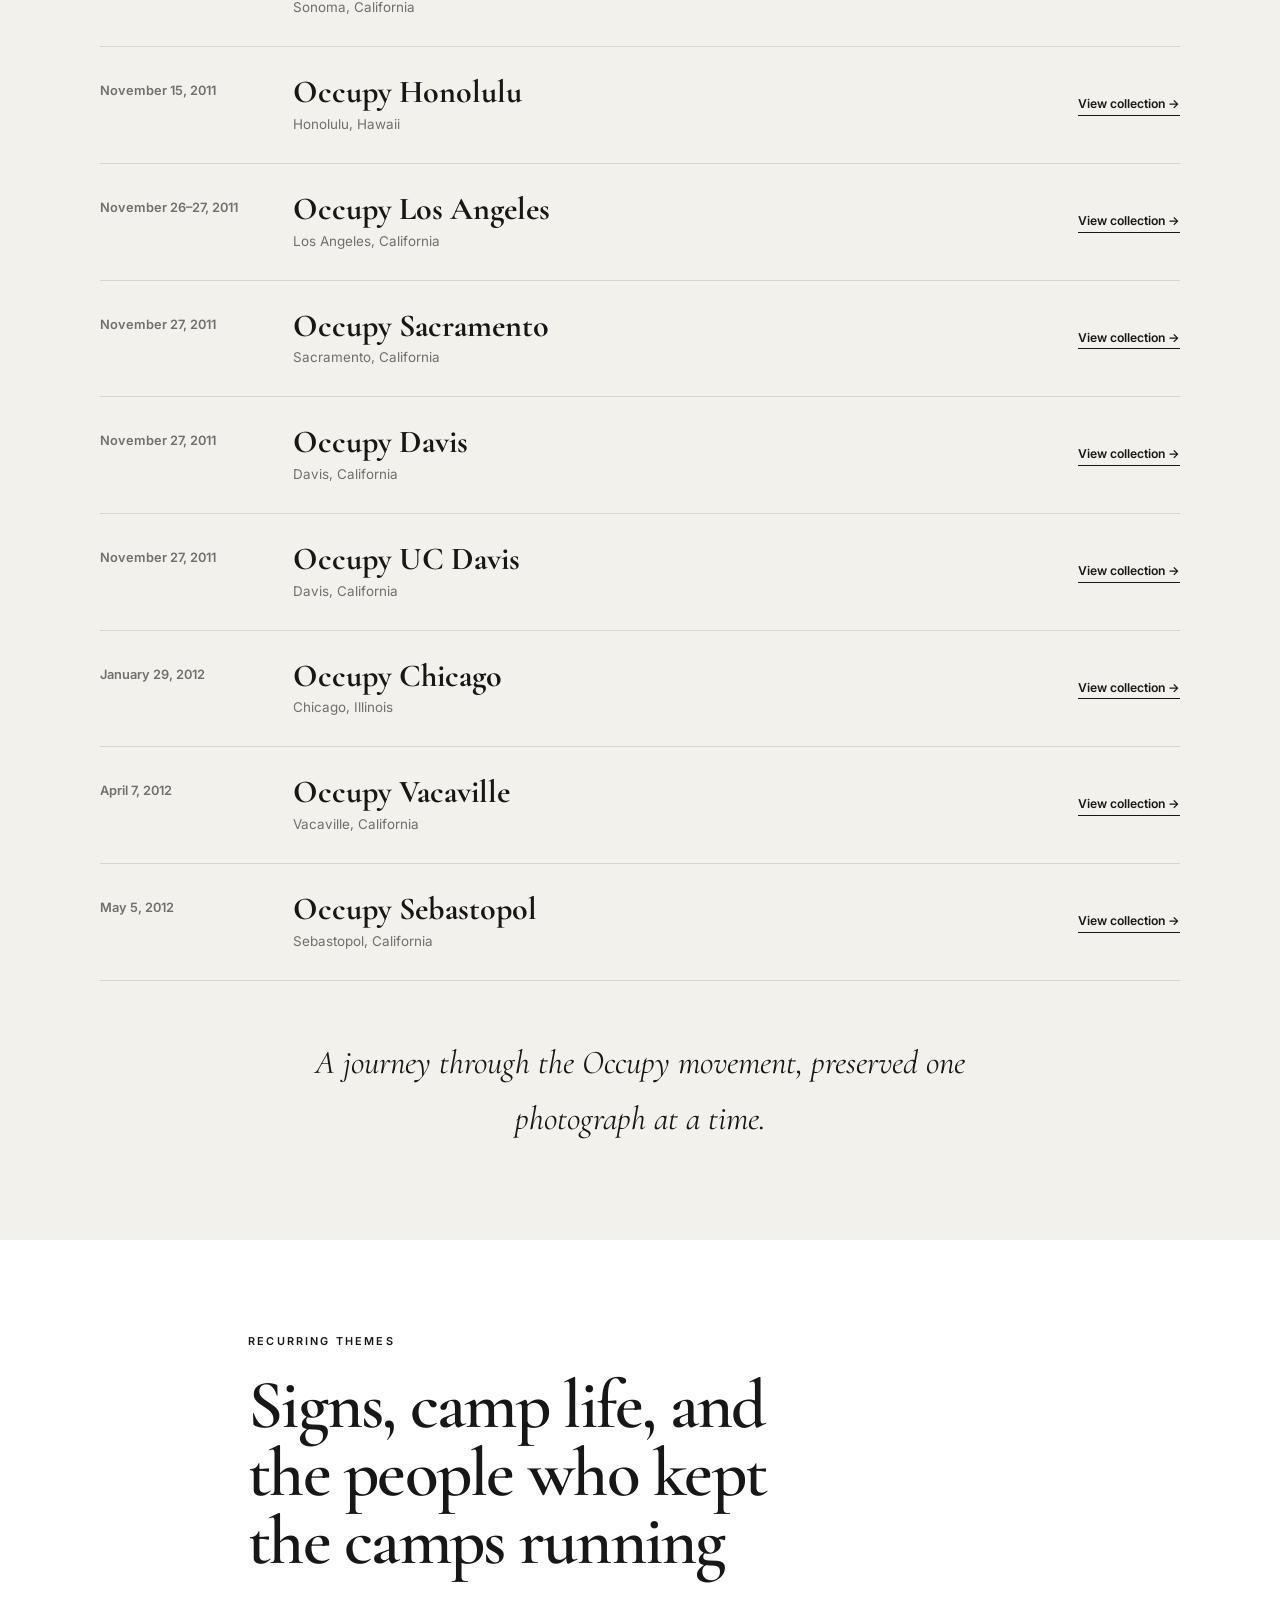
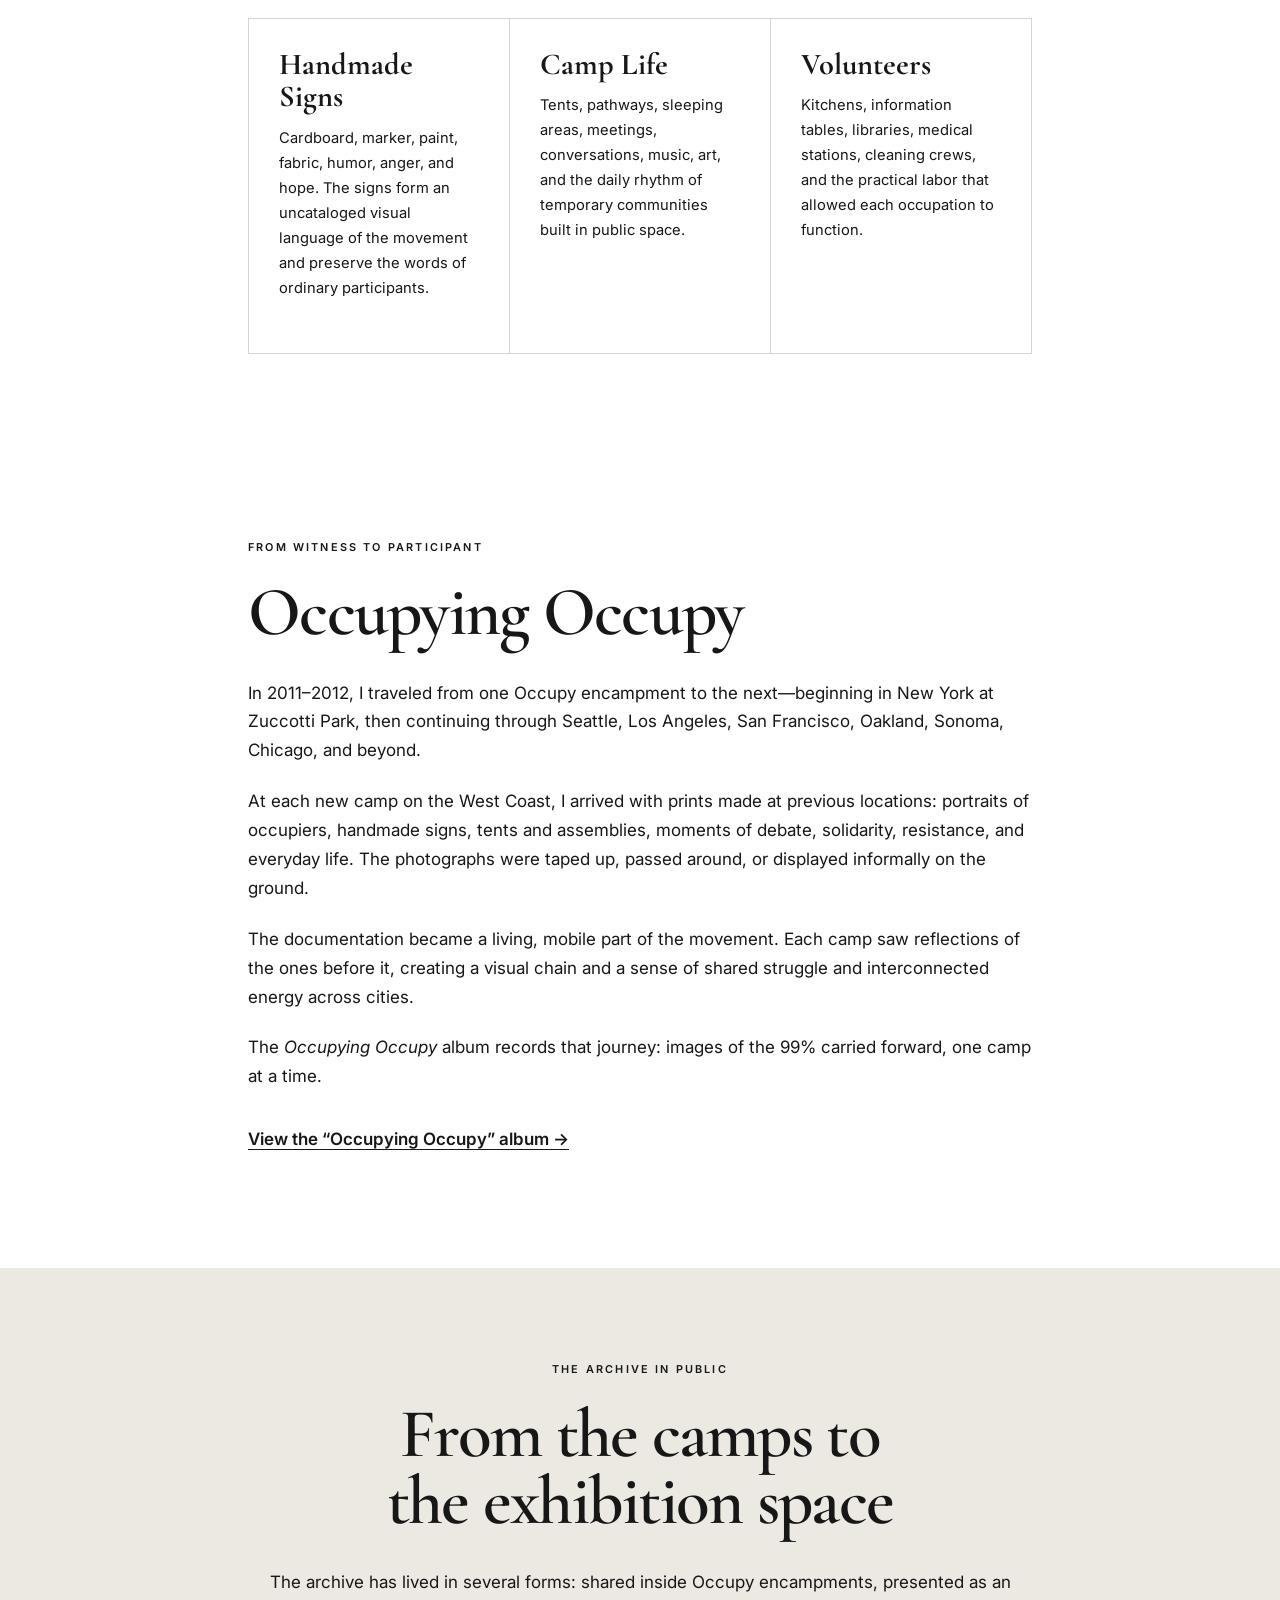
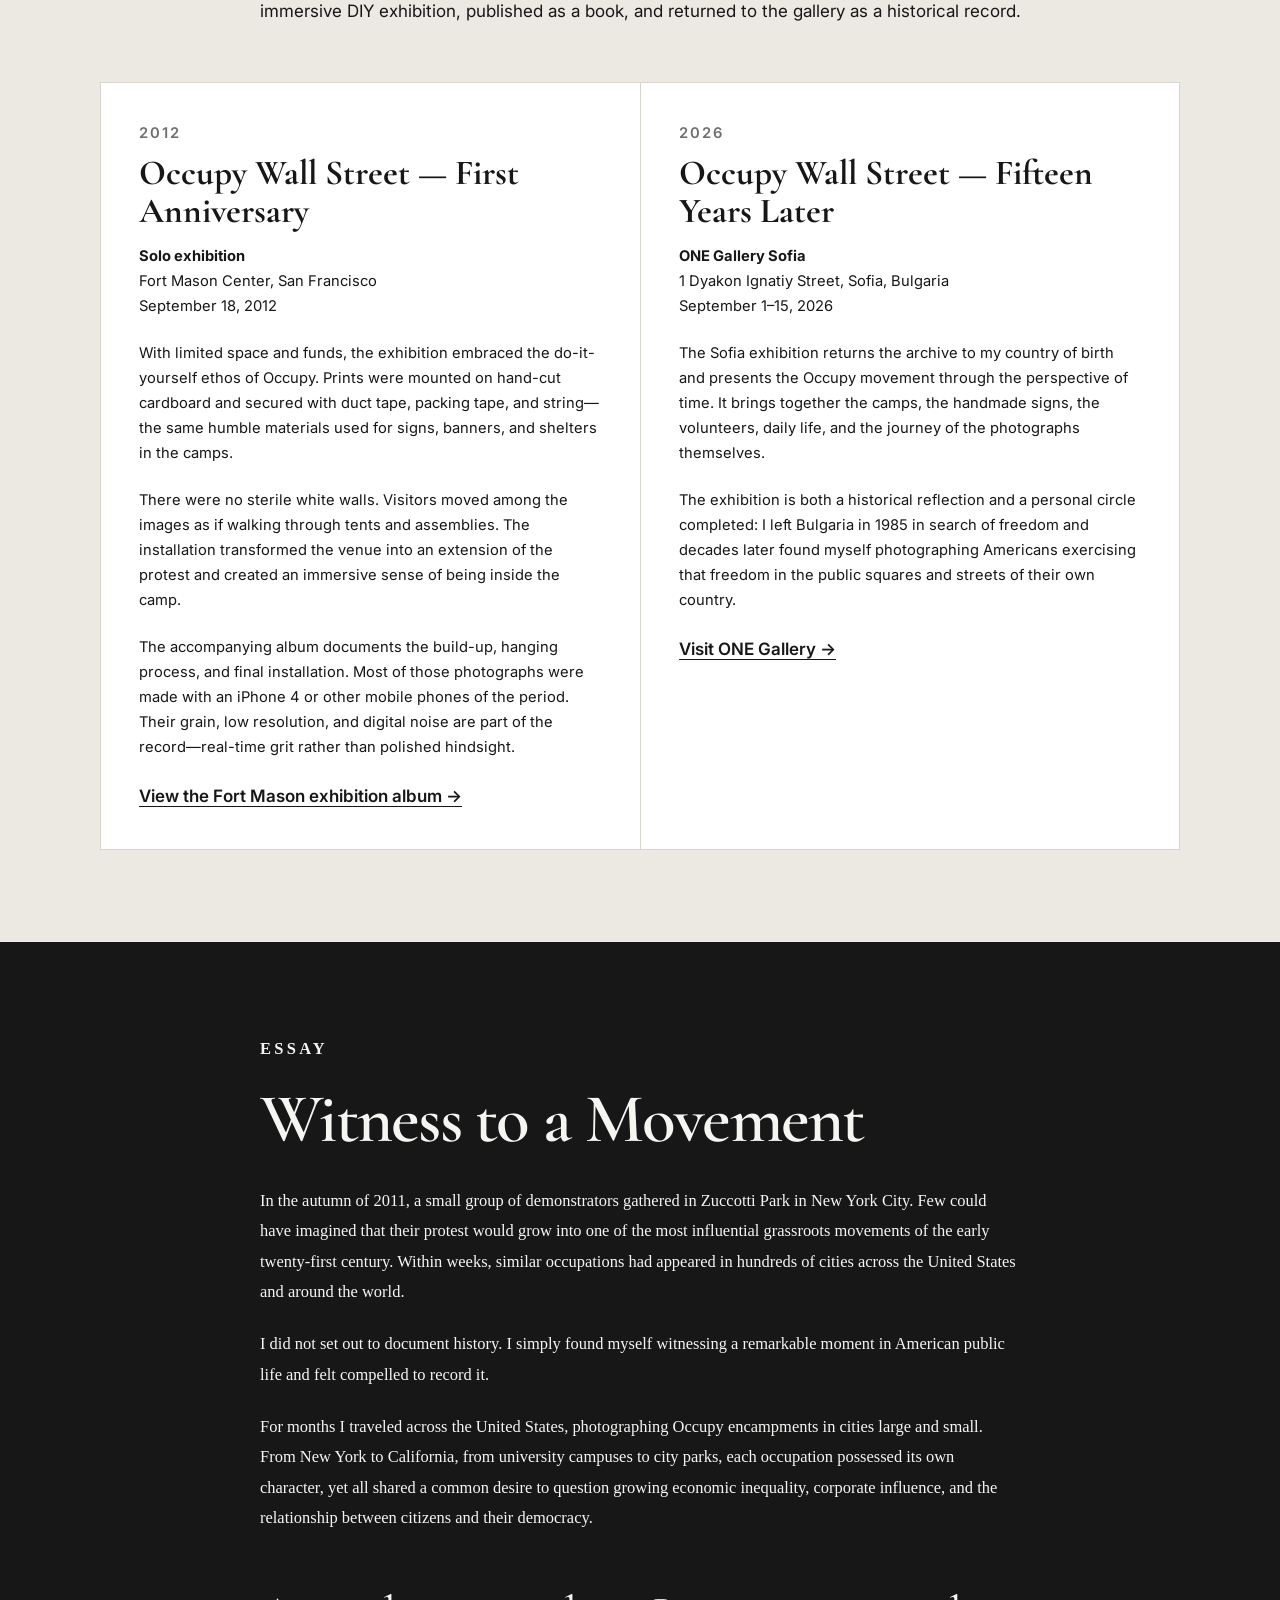
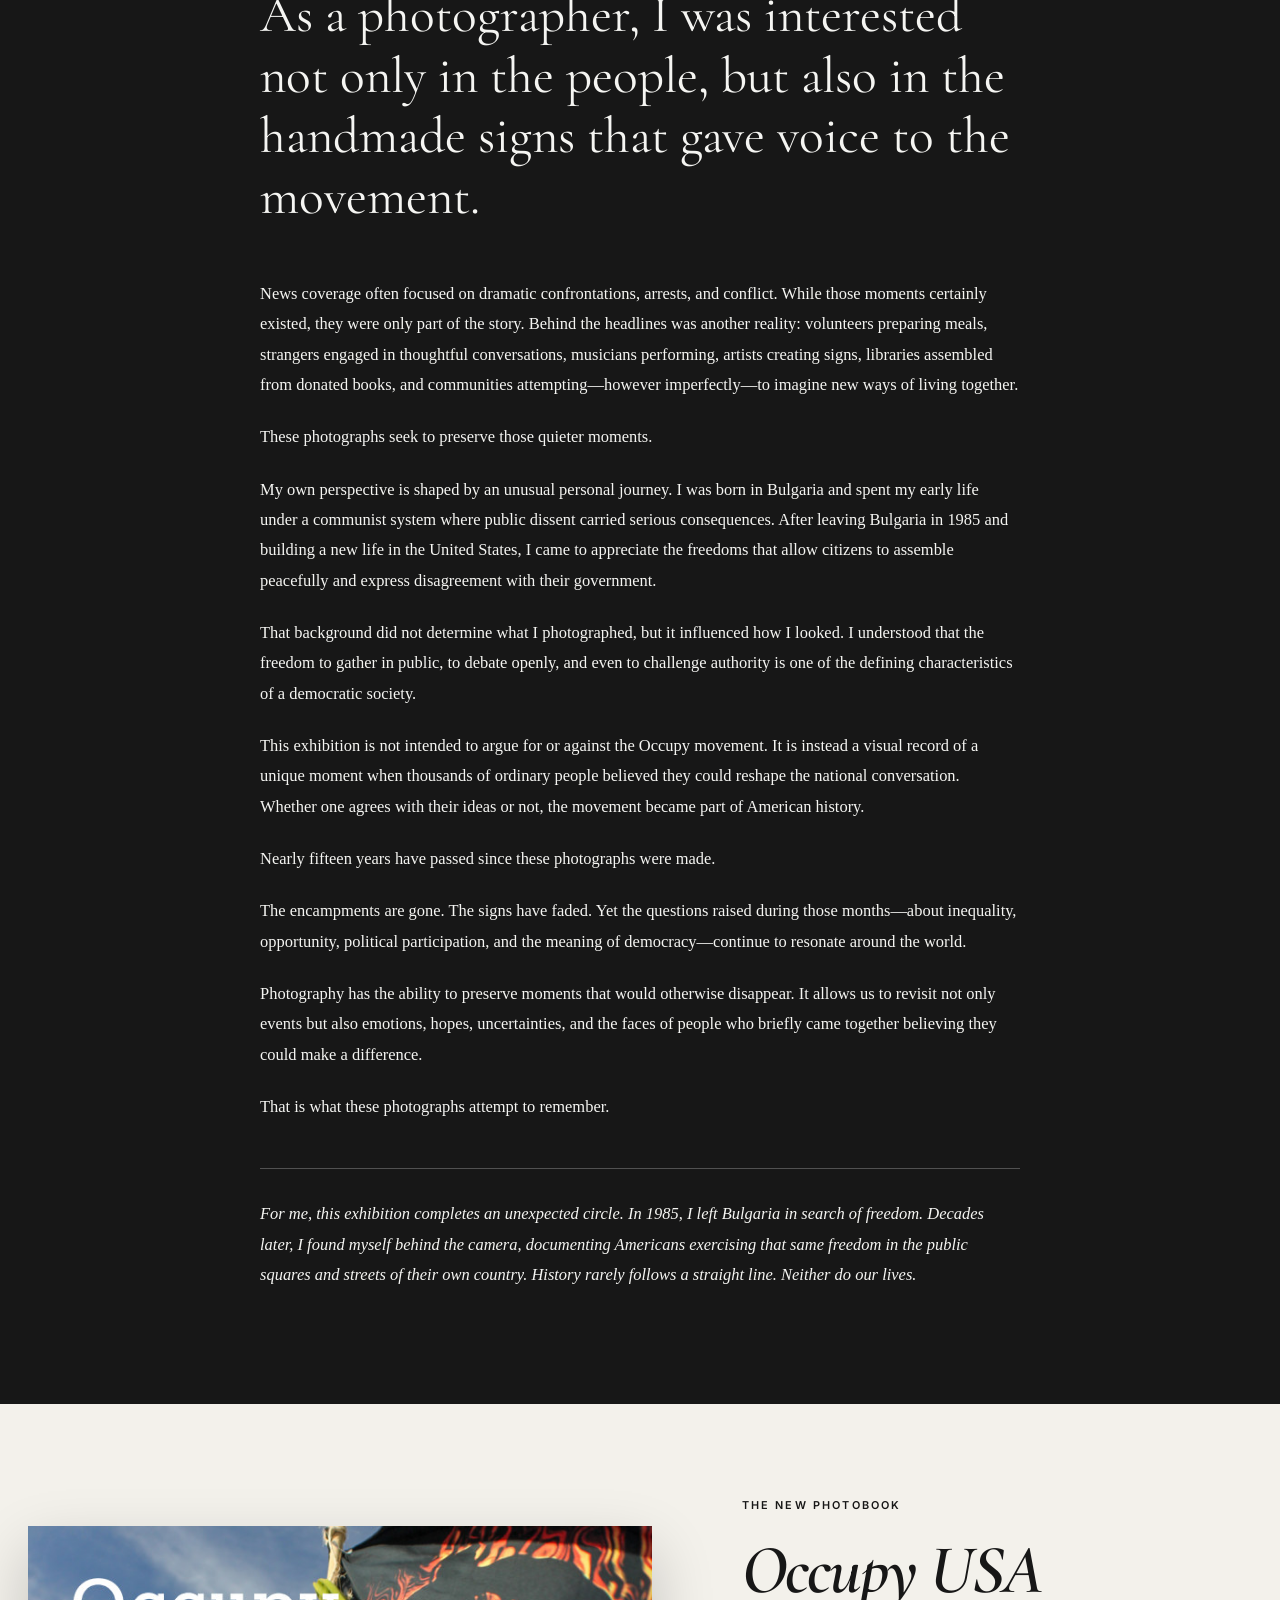
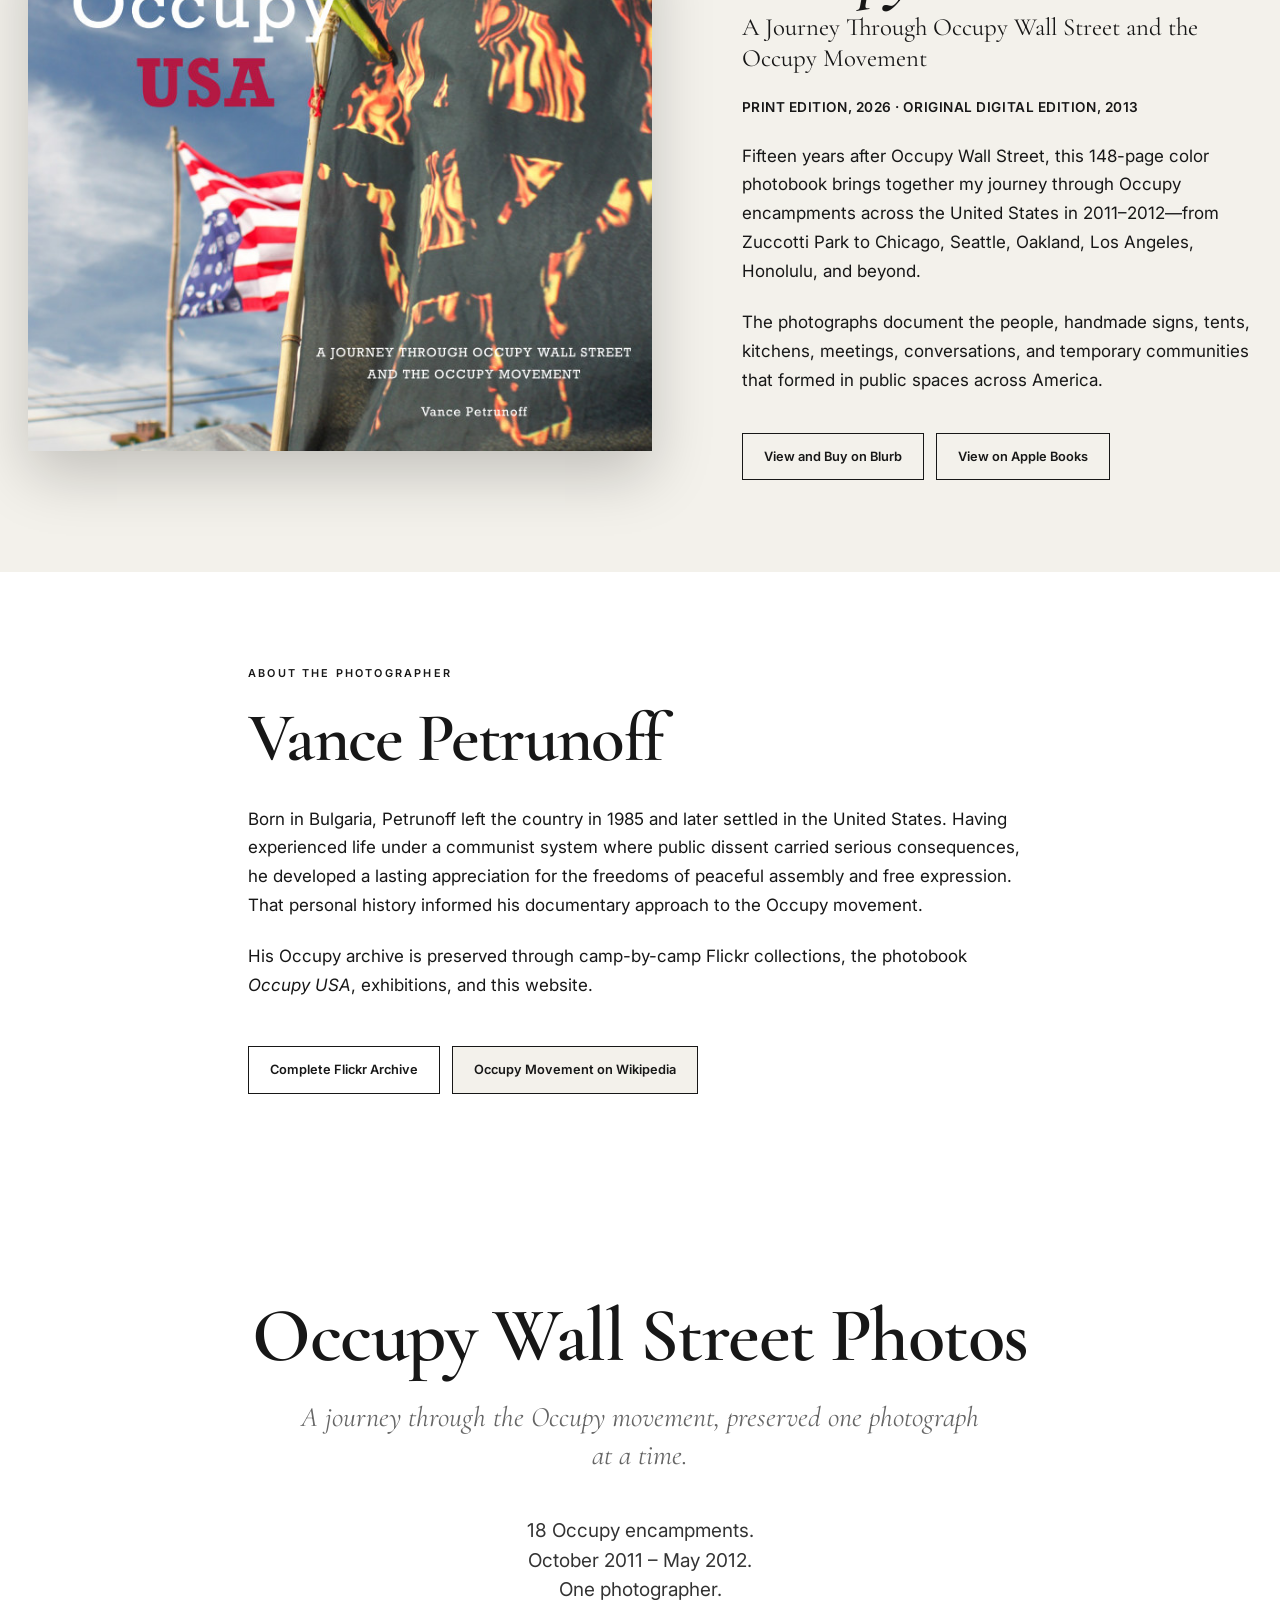
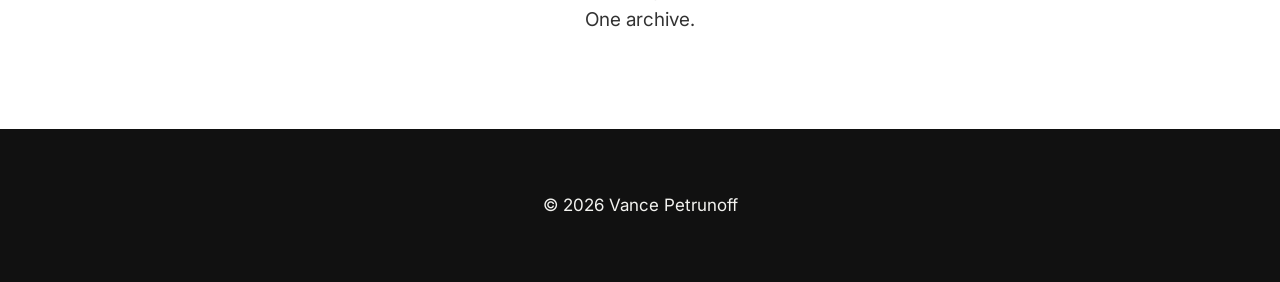
==== commit 26f80b95: "Update stylesheet version in index.html" ====
--- a/index.html
+++ b/index.html
@@ -21,7 +21,7 @@
   <link rel="preconnect" href="https://fonts.gstatic.com" crossorigin>
   <link href="https://fonts.googleapis.com/css2?family=Cormorant+Garamond:wght@500;600;700&family=Inter:wght@300;400;500;600&display=swap" rel="stylesheet">
 
- <link rel="stylesheet" href="style.css?v=7">
+<link rel="stylesheet" href="style.css?v=12">
   <script src="script.js" defer></script>
   <!-- Google Analytics -->
 <script async src="https://www.googletagmanager.com/gtag/js?id=G-S9R1RGYG20"></script>
--- a/style.css
+++ b/style.css
@@ -147,7 +147,7 @@
   width: 100%;
   height: 100%;
   object-fit: cover;
-  object-position: center;
+  object-position: center top;
 }
 
 .hero-shade {
@@ -759,3 +759,10 @@
   border-bottom-color: rgba(0, 0, 0, 0.09);
   backdrop-filter: blur(12px);
 }
+.book-editions {
+  margin: -14px 0 28px;
+  font-size: 0.85rem;
+  font-weight: 600;
+  letter-spacing: 0.04em;
+  text-transform: uppercase;
+}
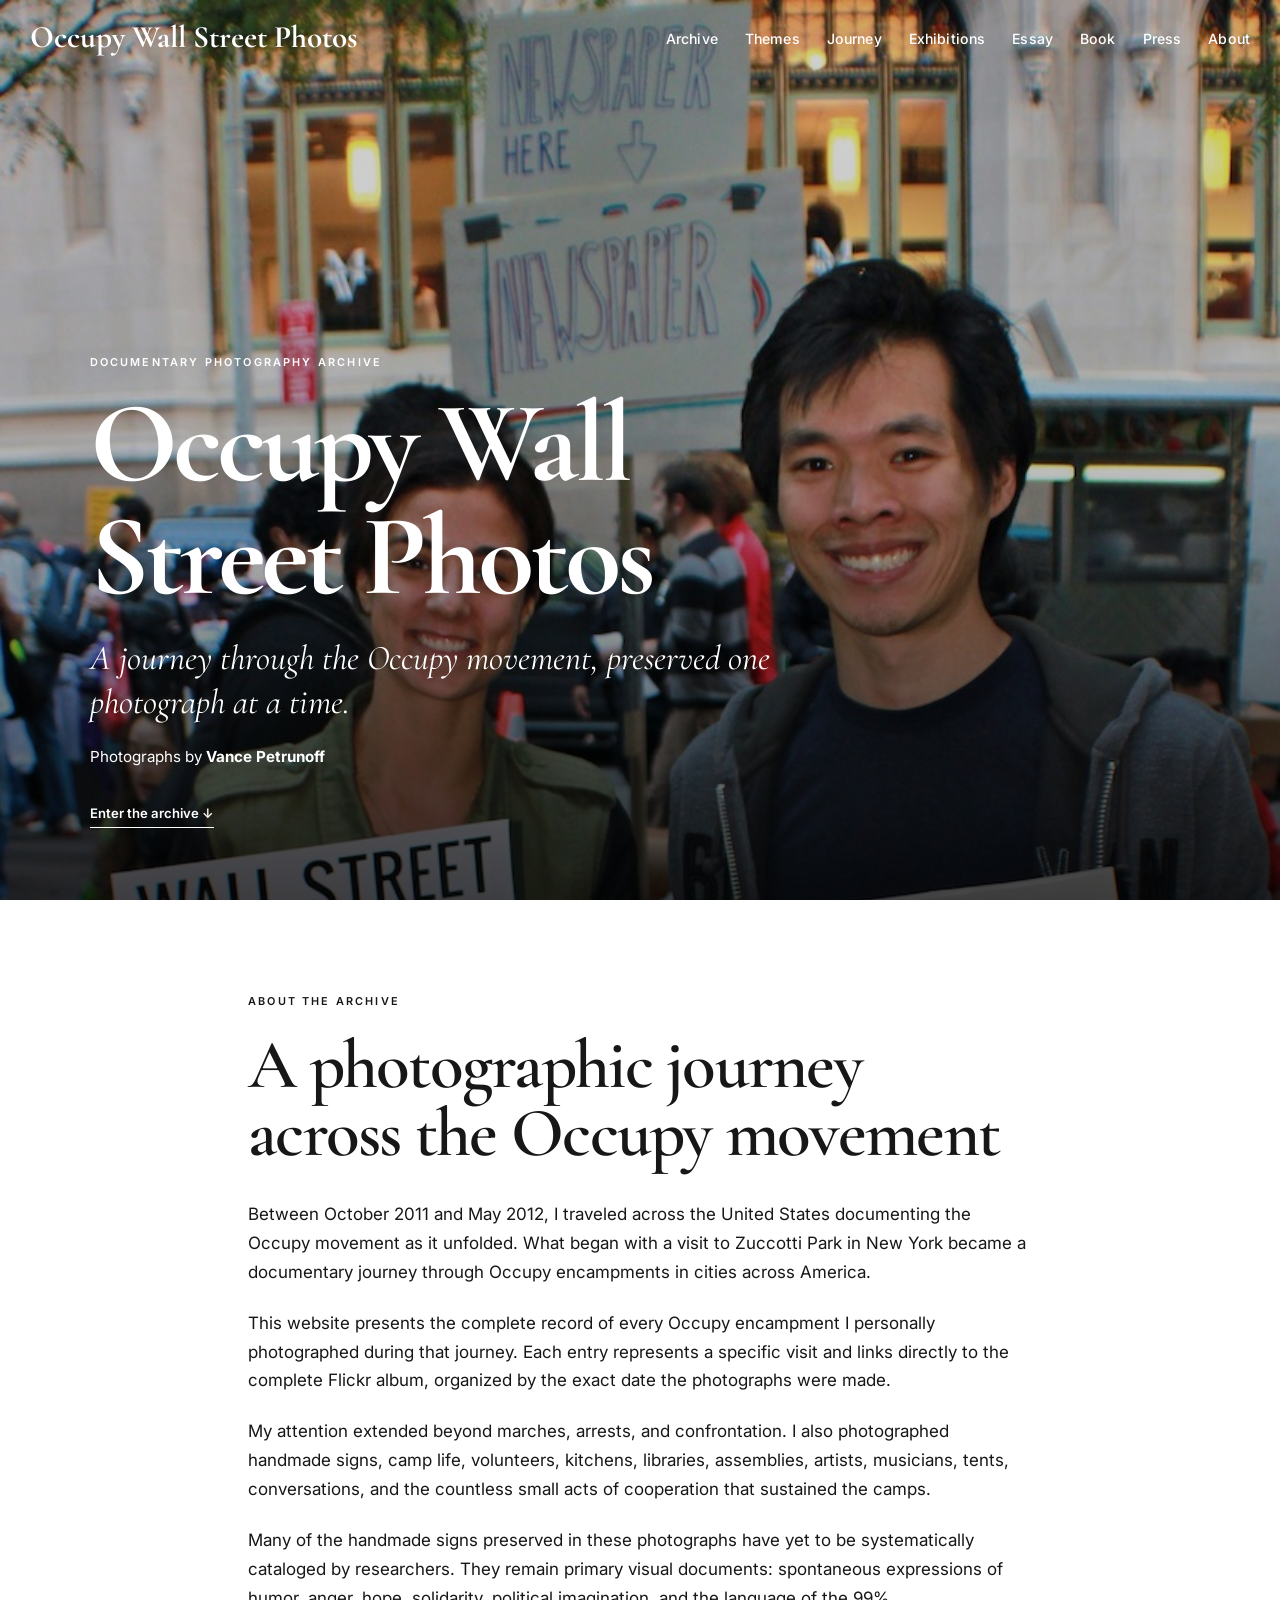
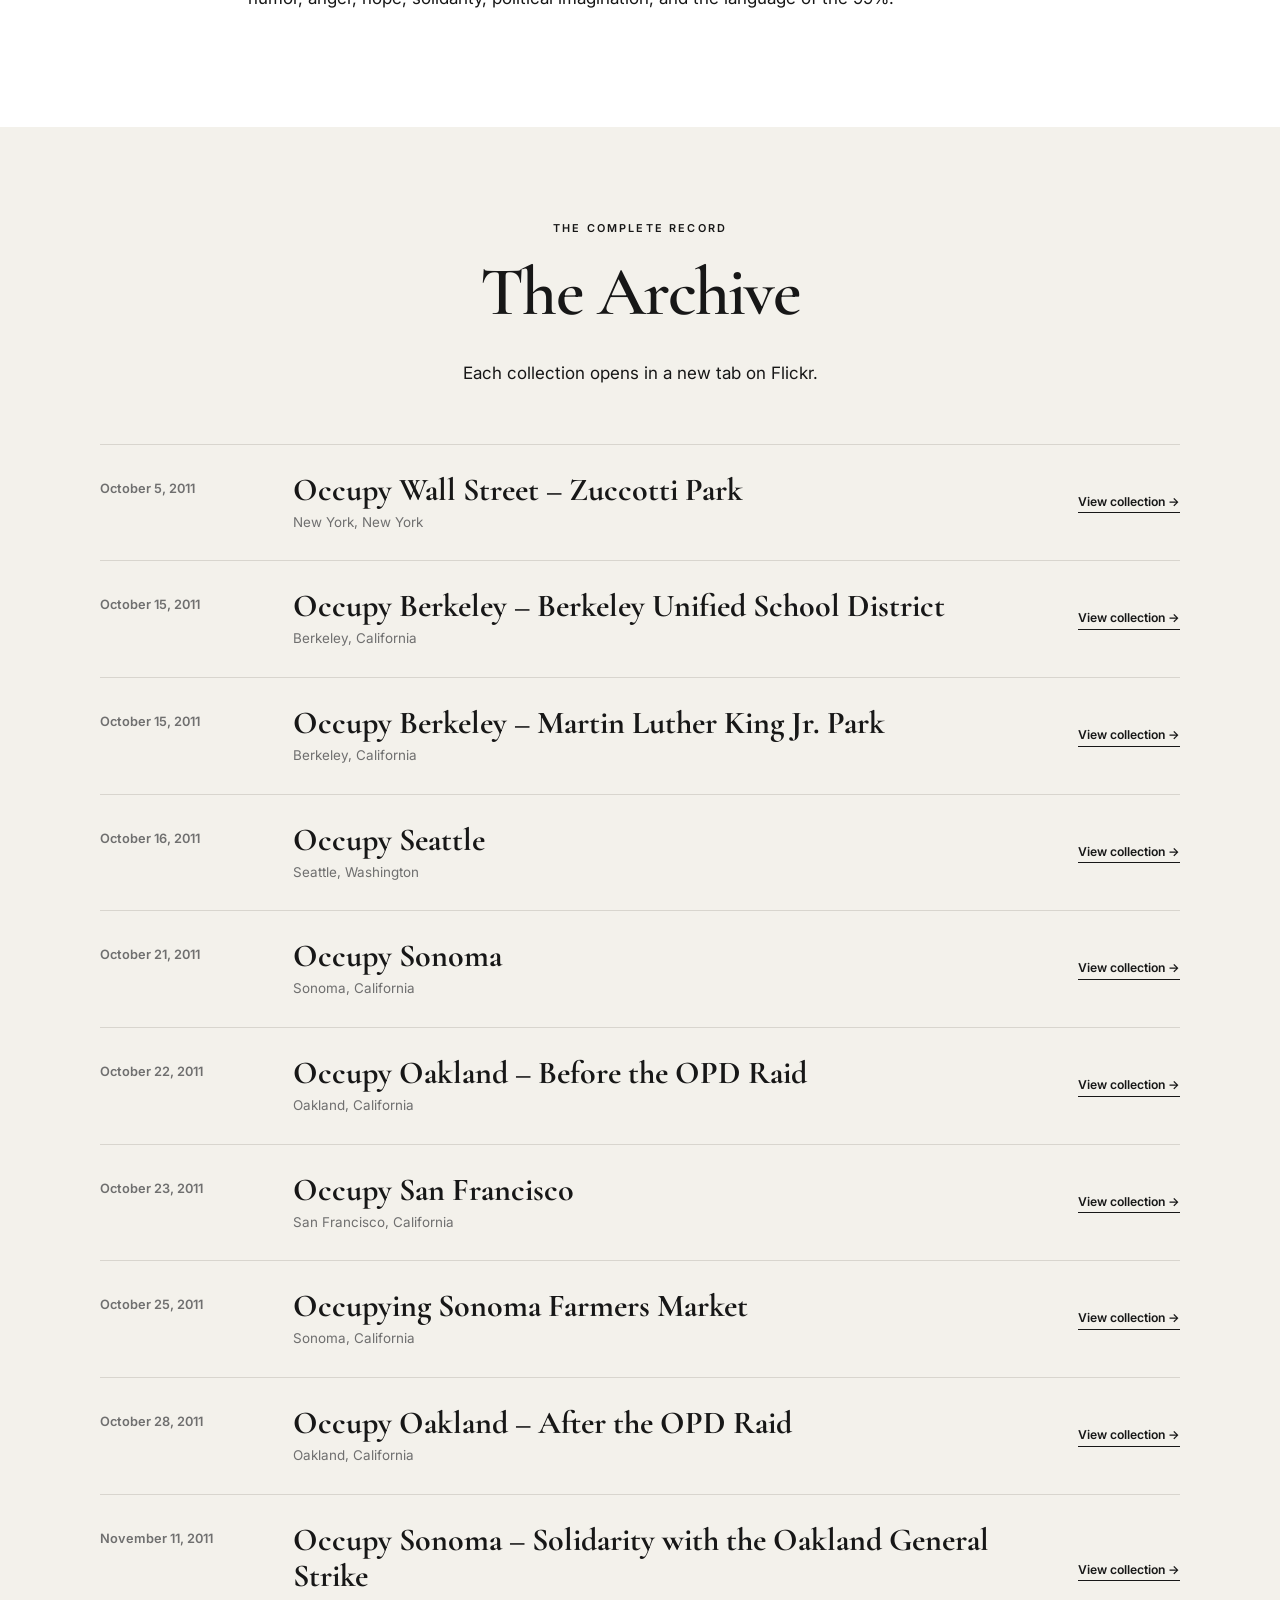
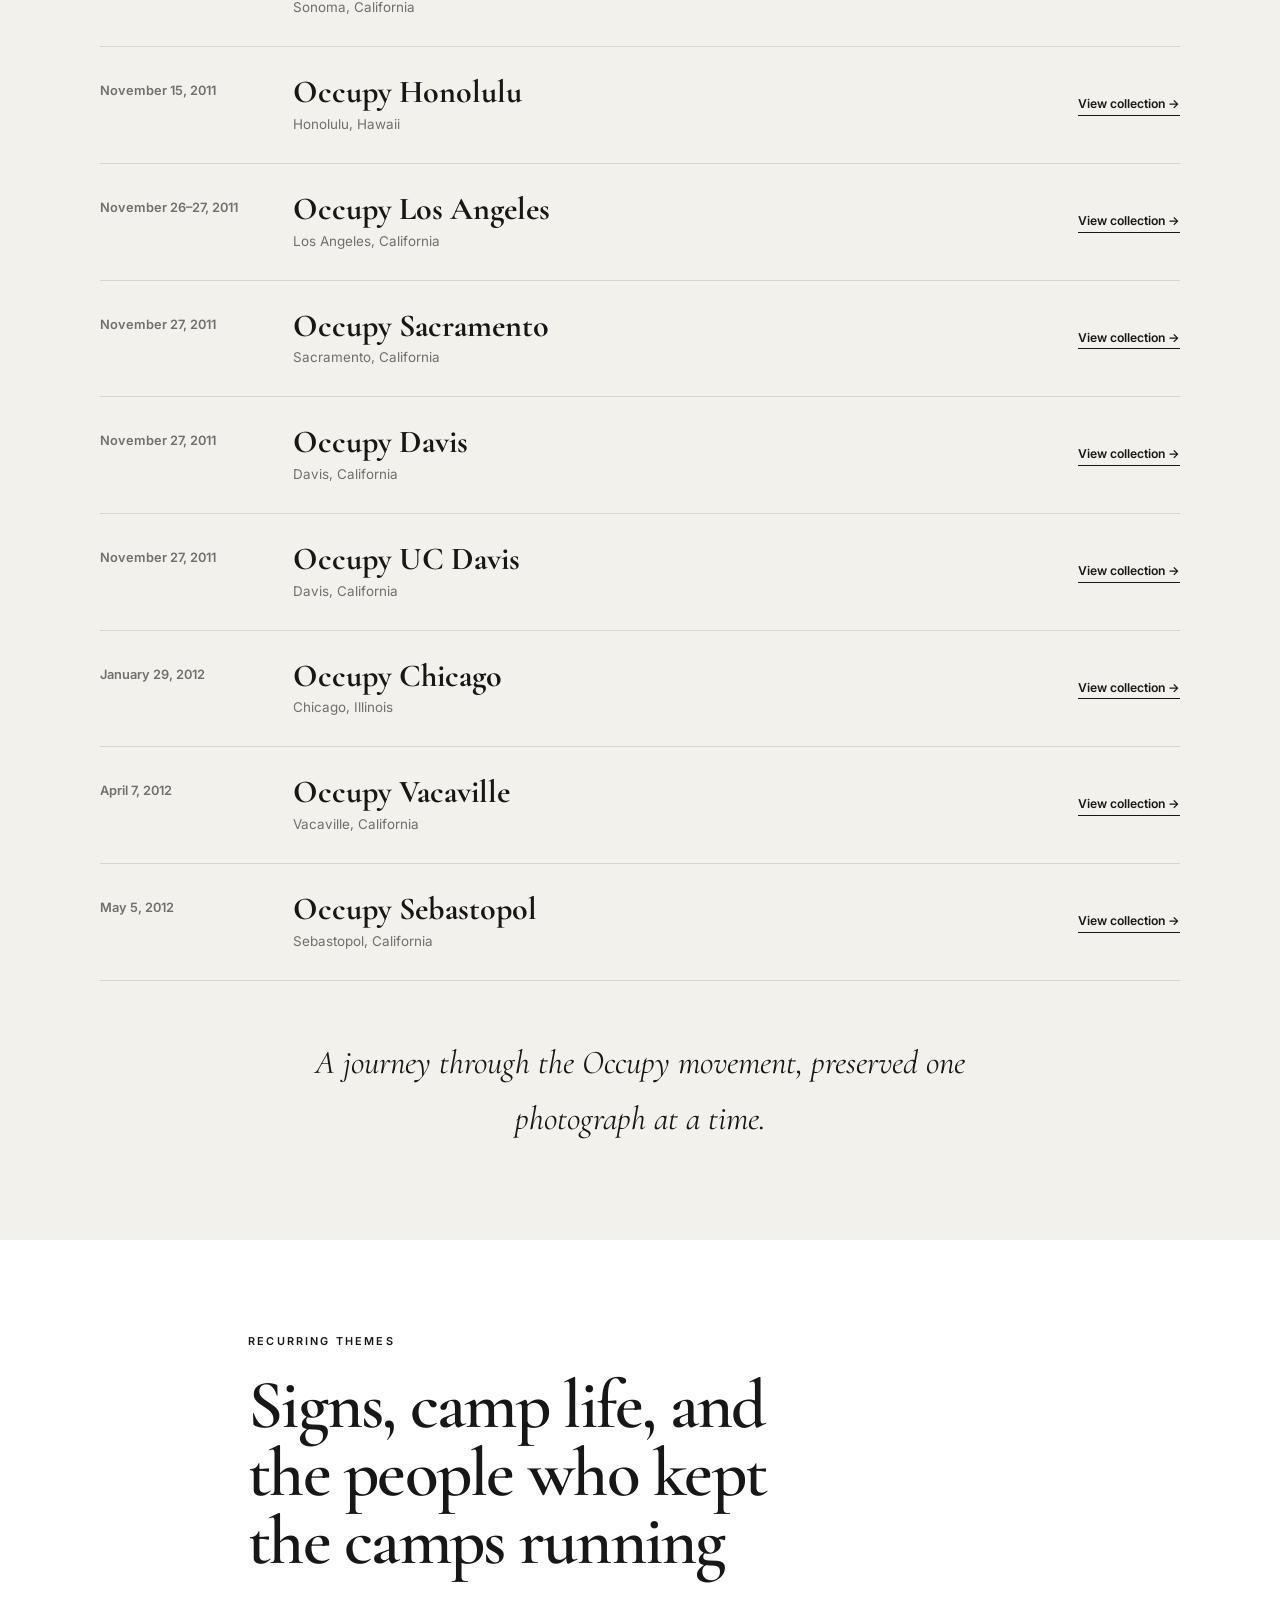
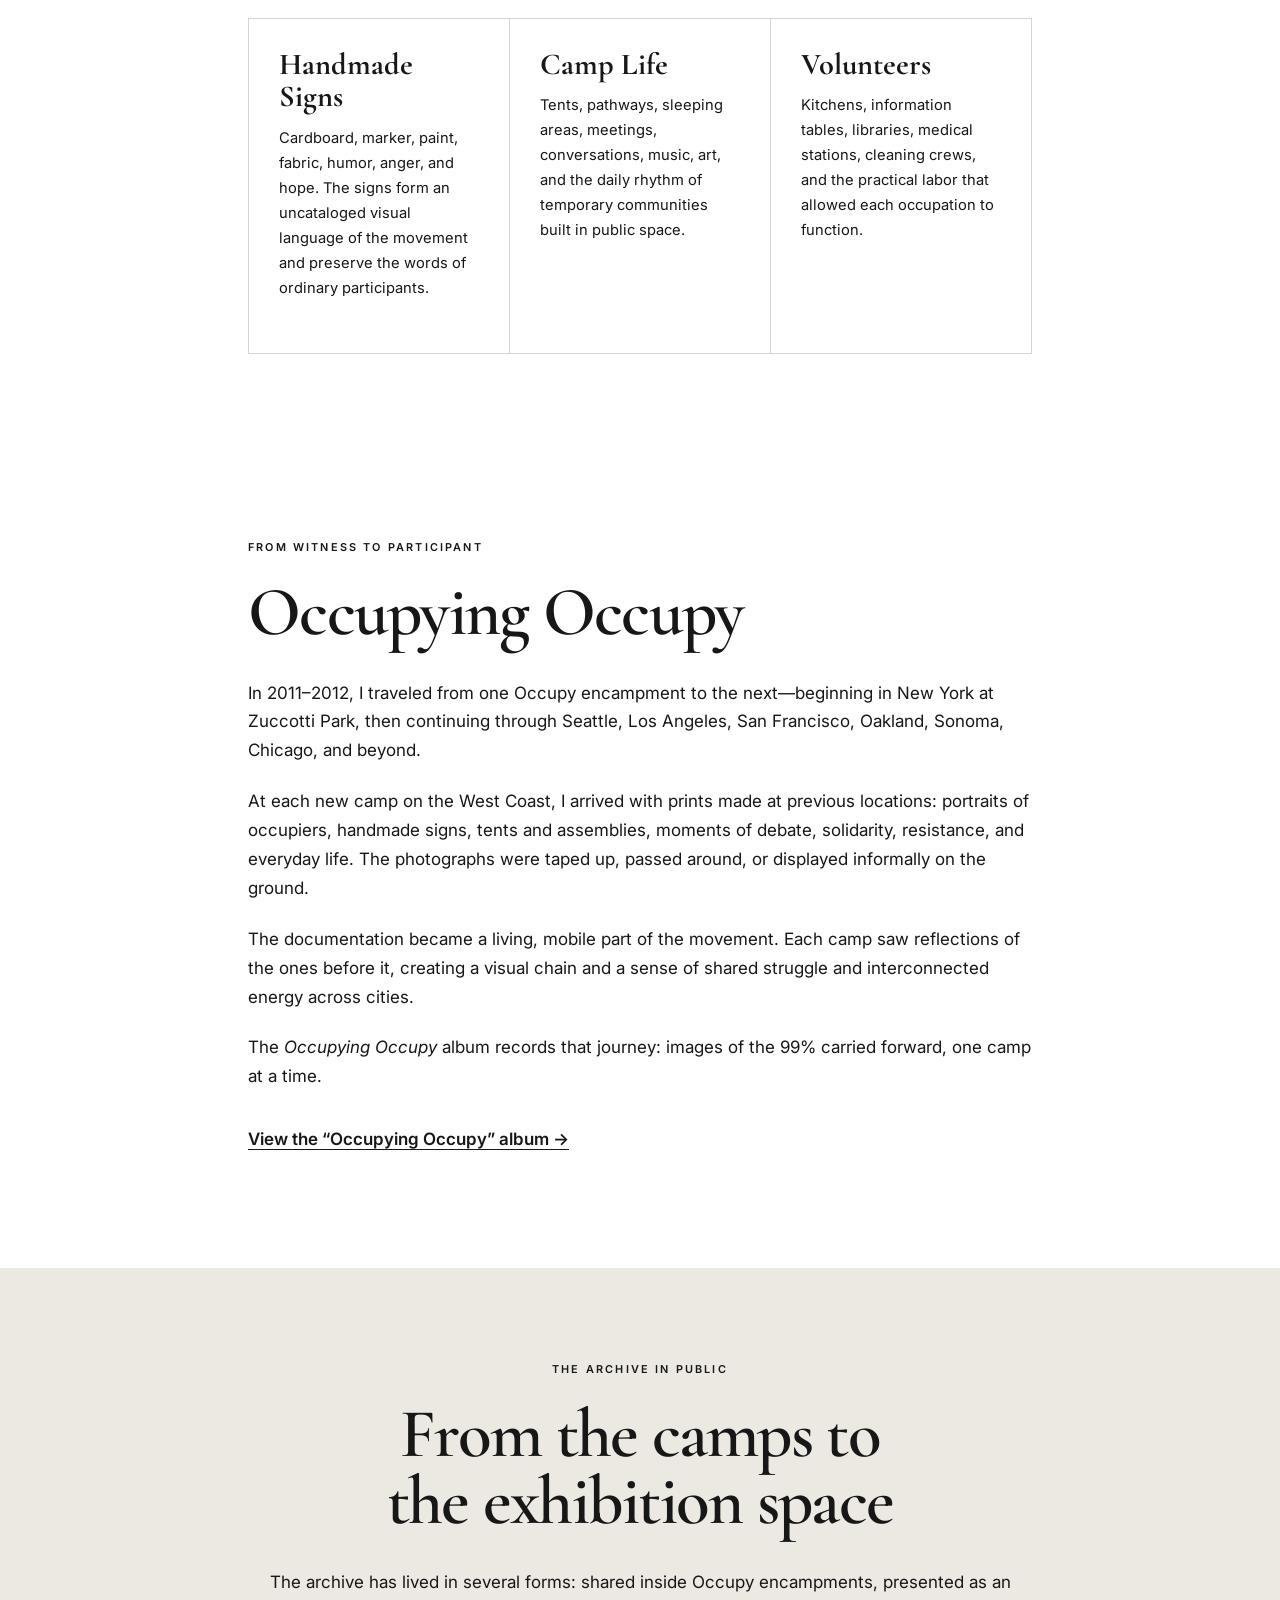
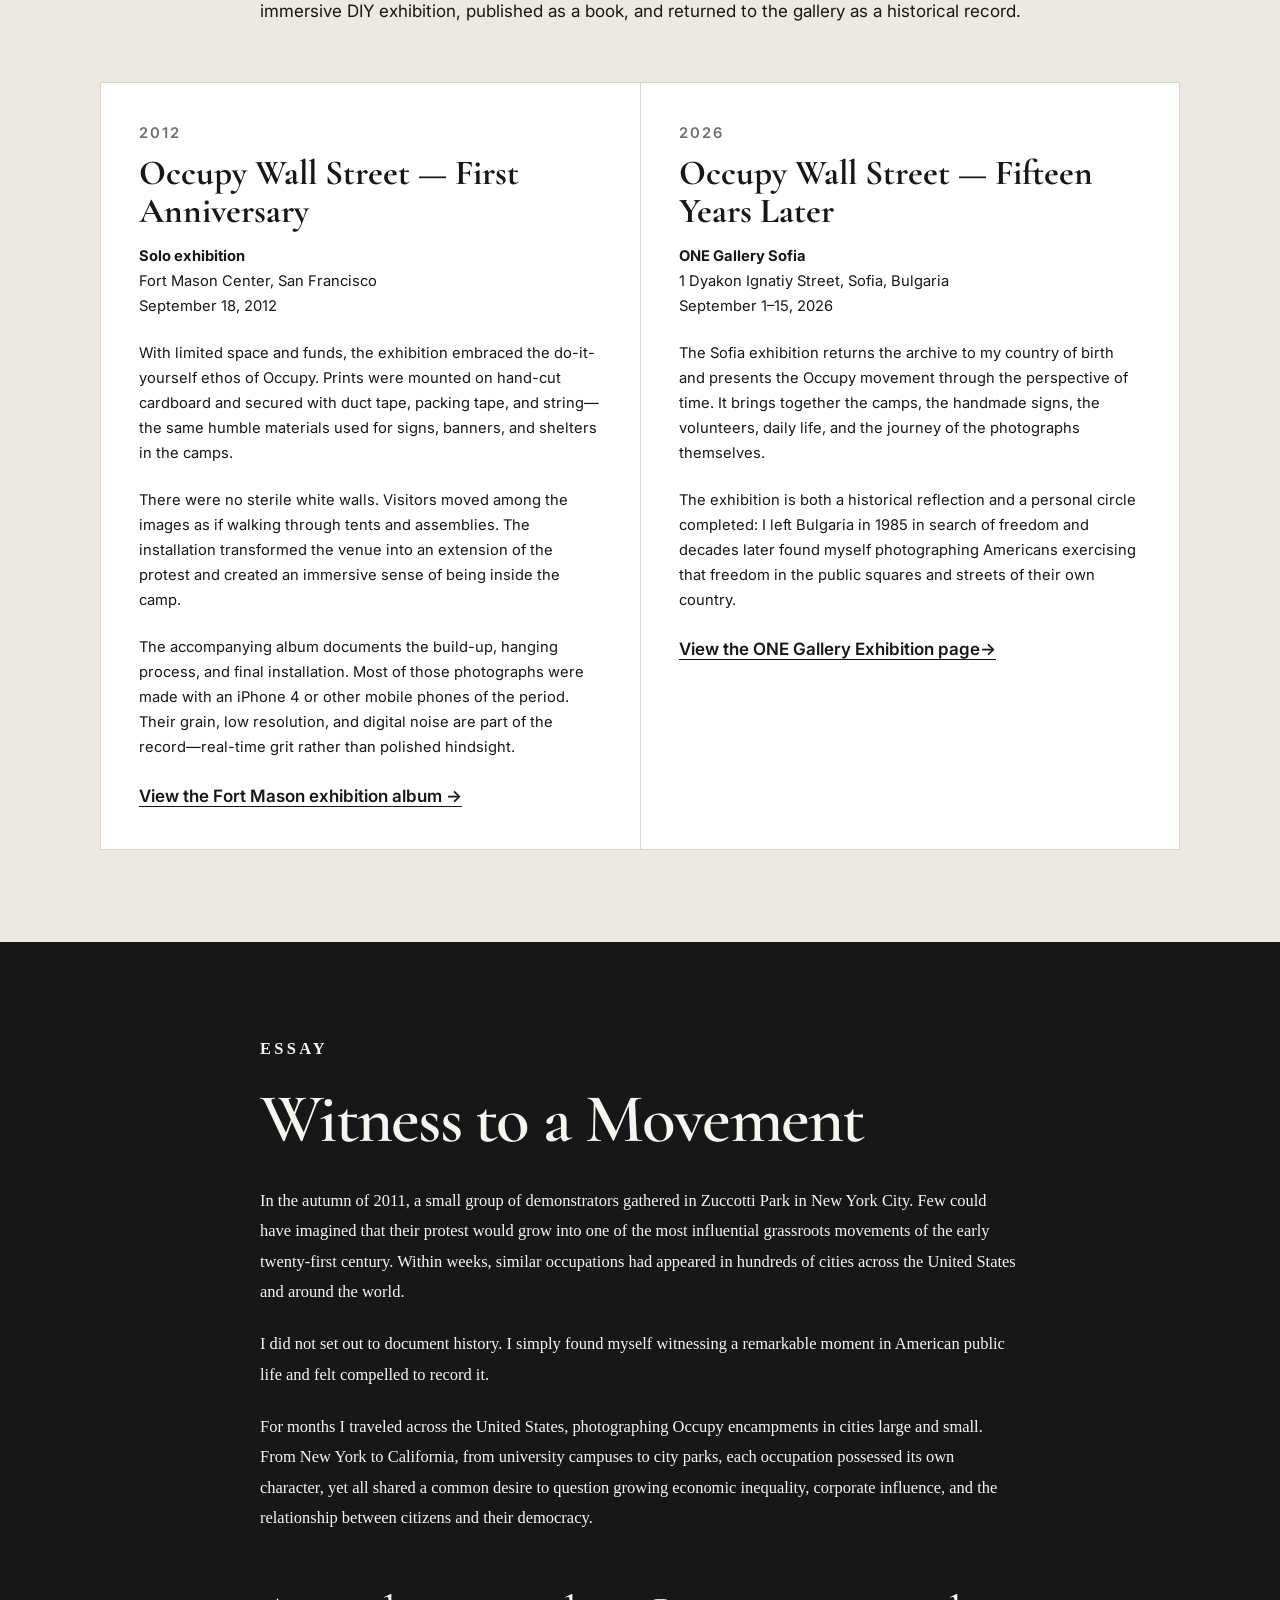
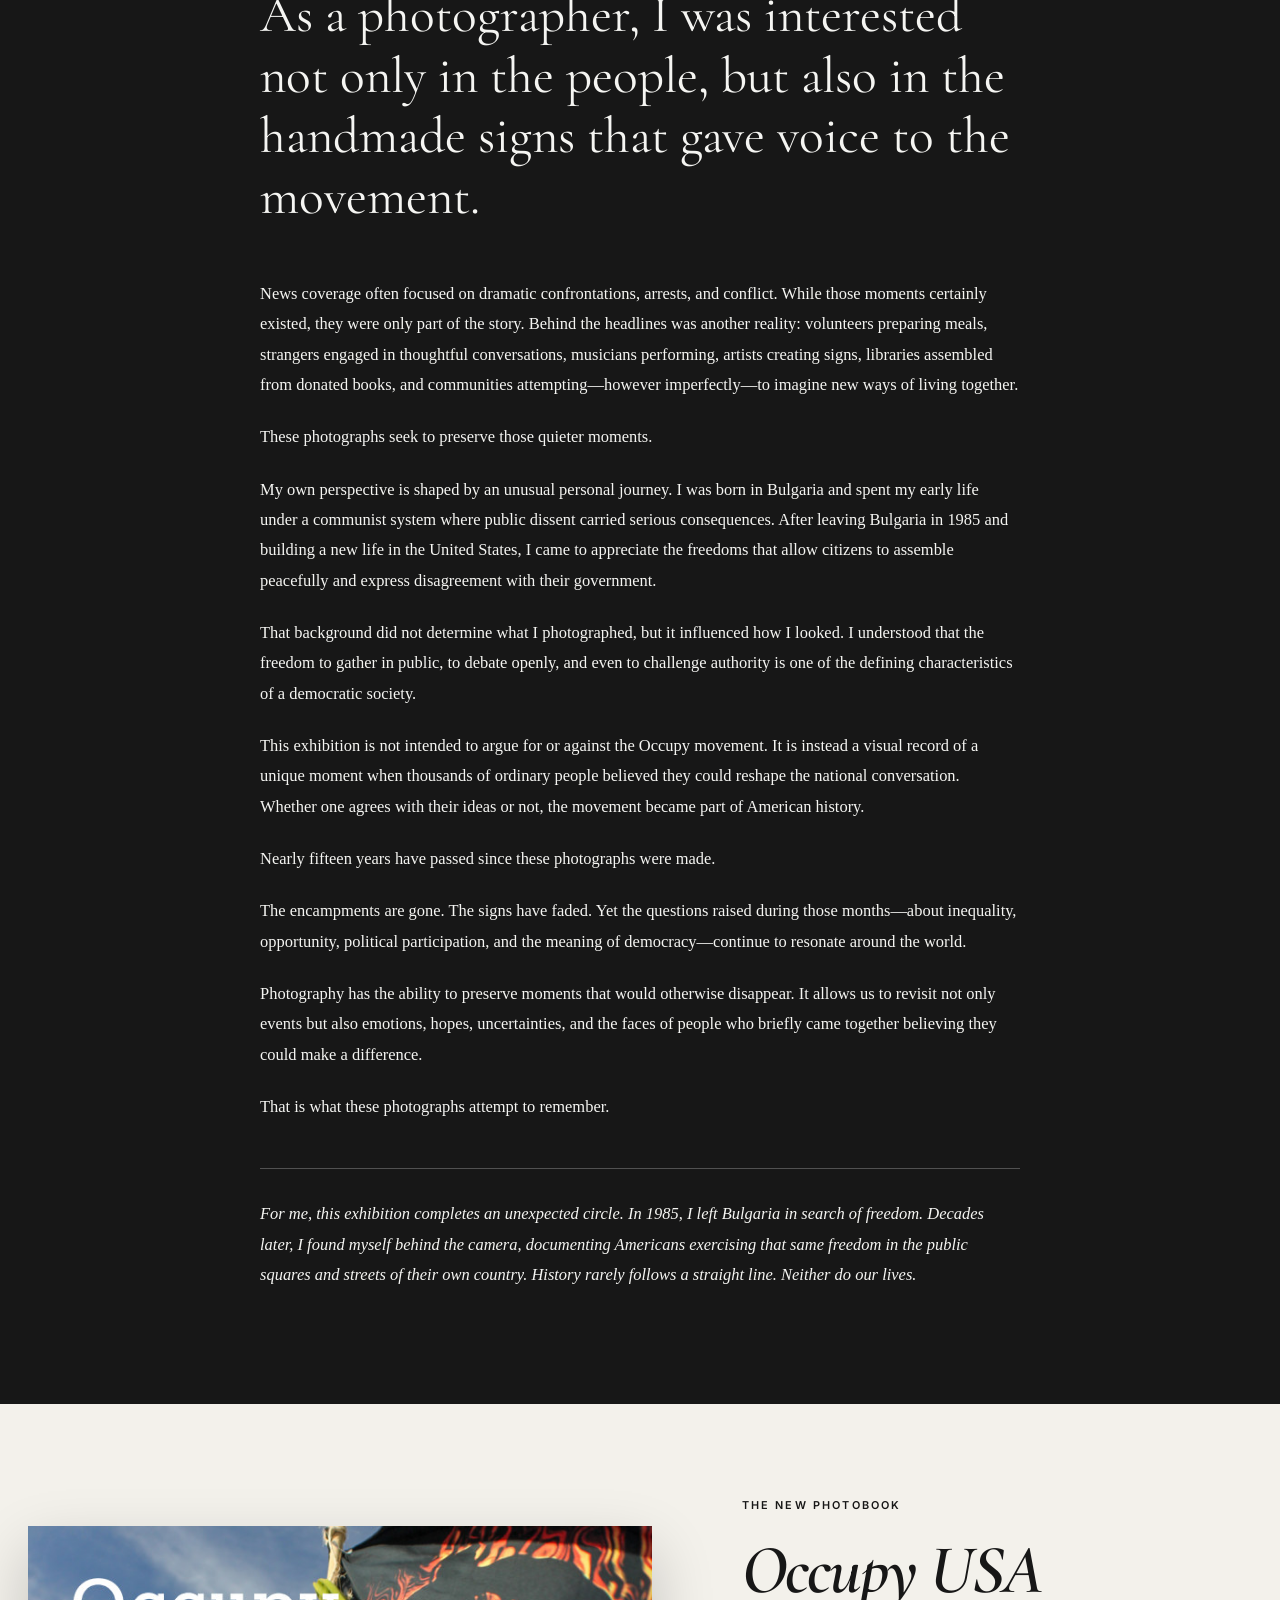
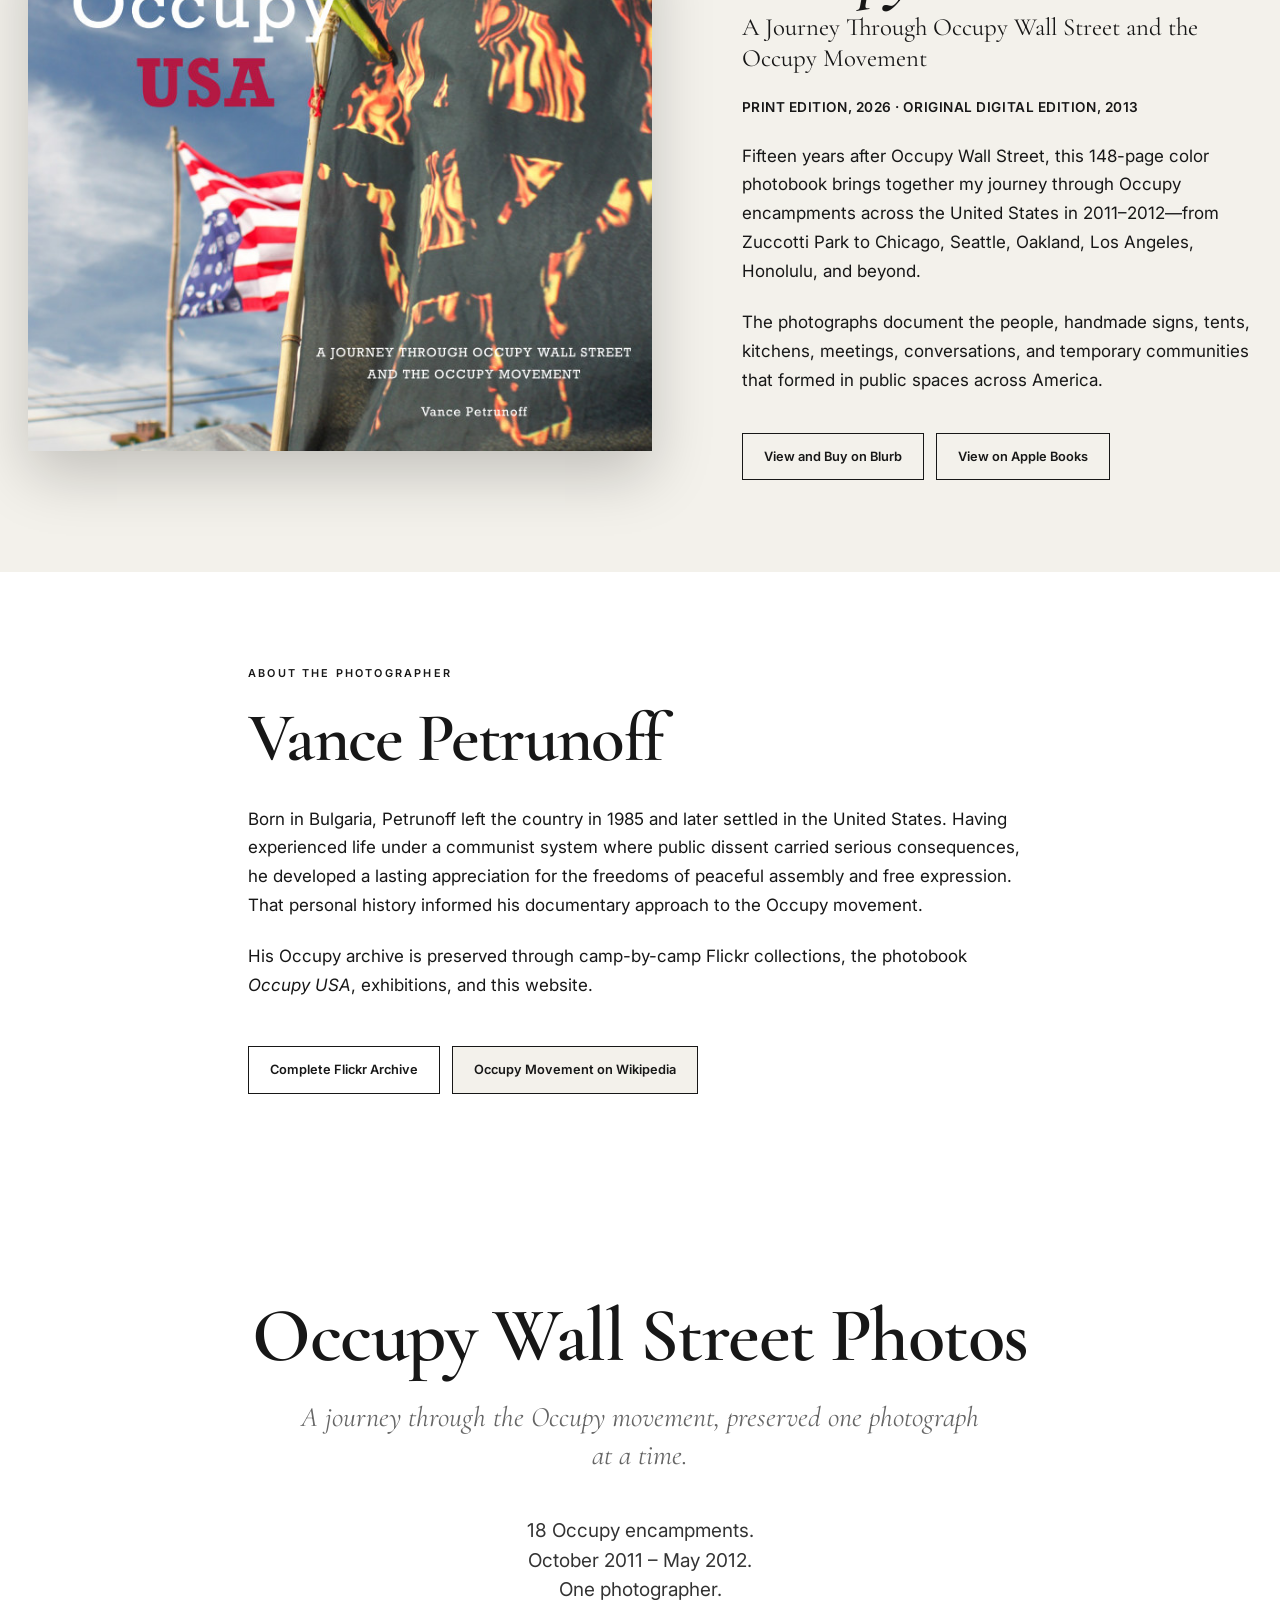
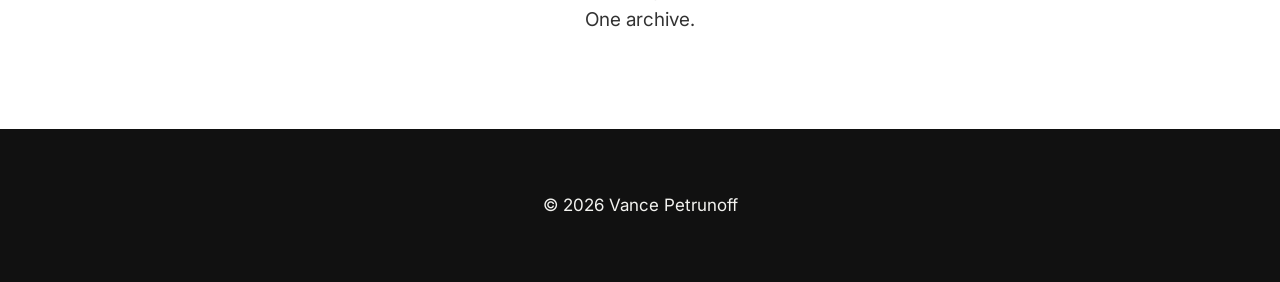
==== commit ab9d8cc9: "Update link to ONE Gallery Exhibition page" ====
--- a/index.html
+++ b/index.html
@@ -344,8 +344,8 @@
             of their own country.
           </p>
 
-          <a class="text-link" href="https://www.onegallery.eu" target="_blank" rel="noopener noreferrer">
-            Visit ONE Gallery →
+          <a class="text-link" href="https://onegallery.eu/en/exhibitions/we-are-the-99/" target="_blank" rel="noopener noreferrer">
+            View the ONE Gallery Exhibition page→
           </a>
         </article>
       </div>
